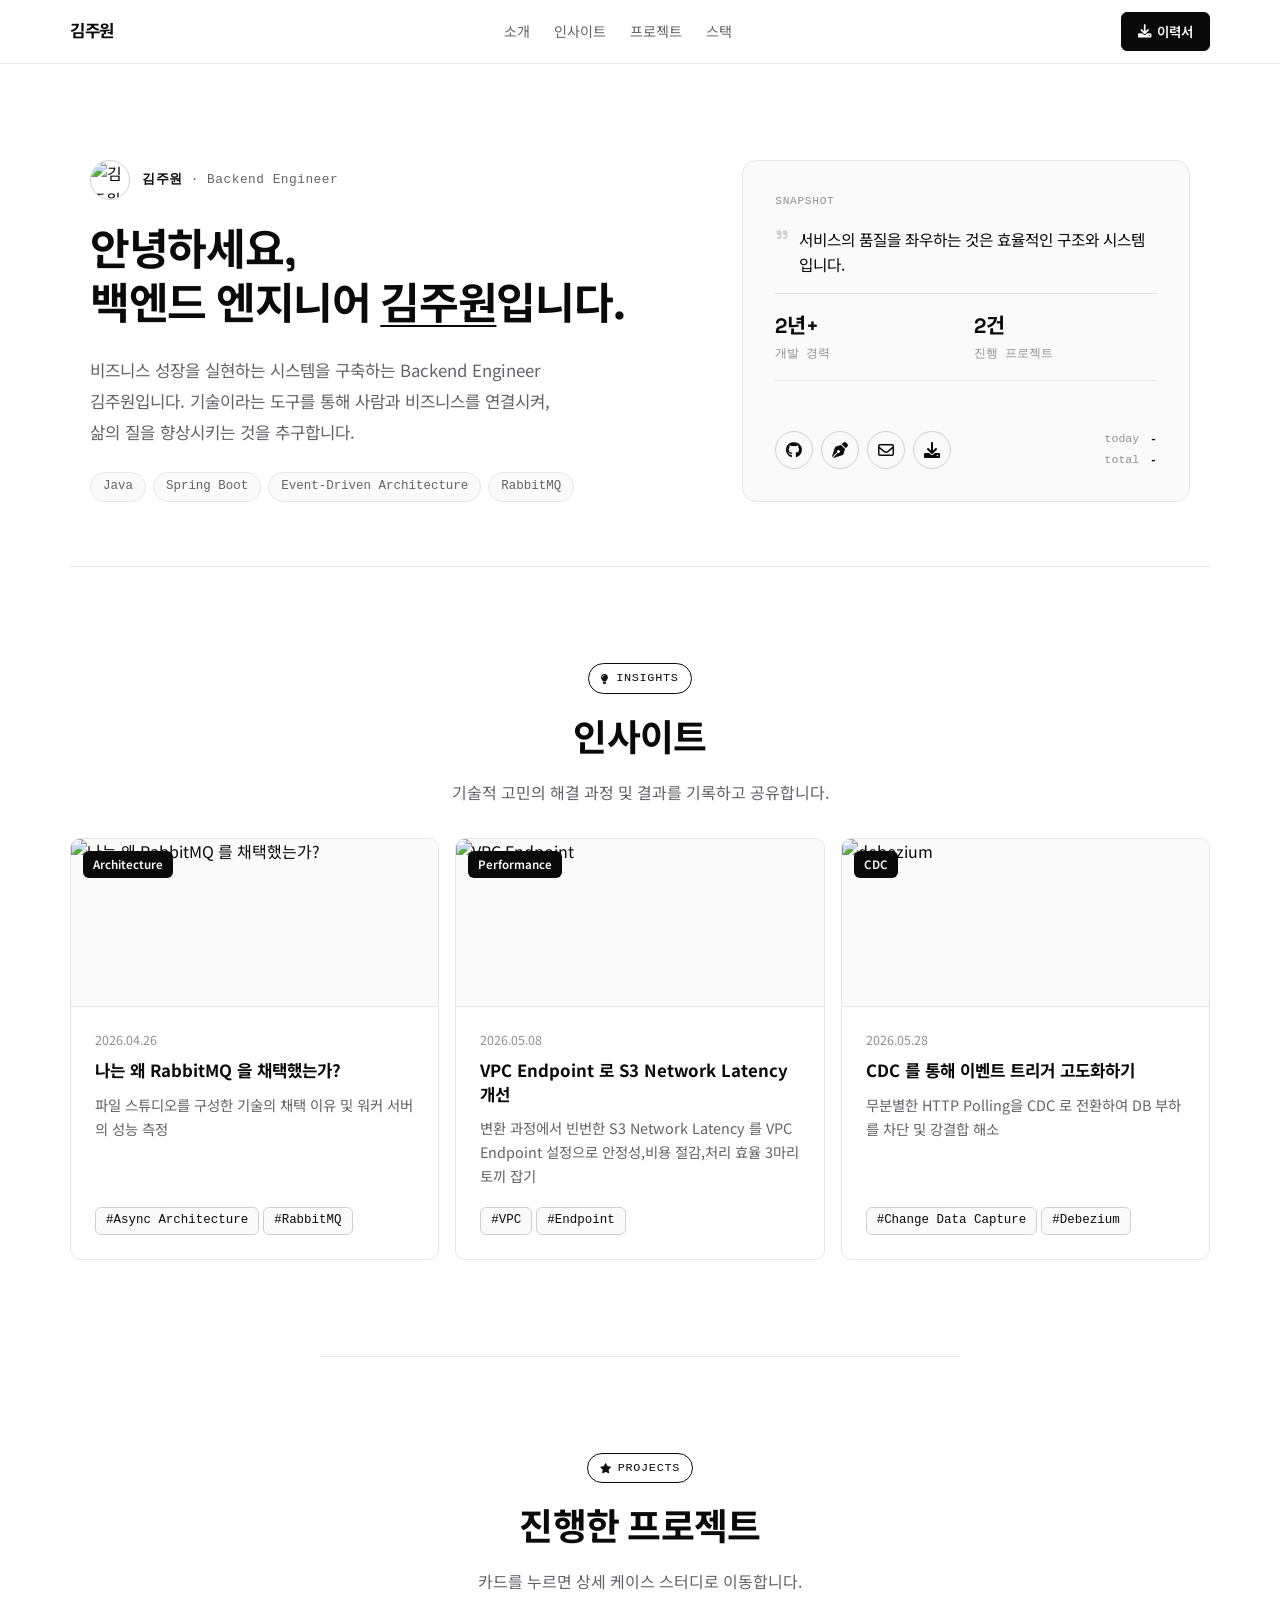
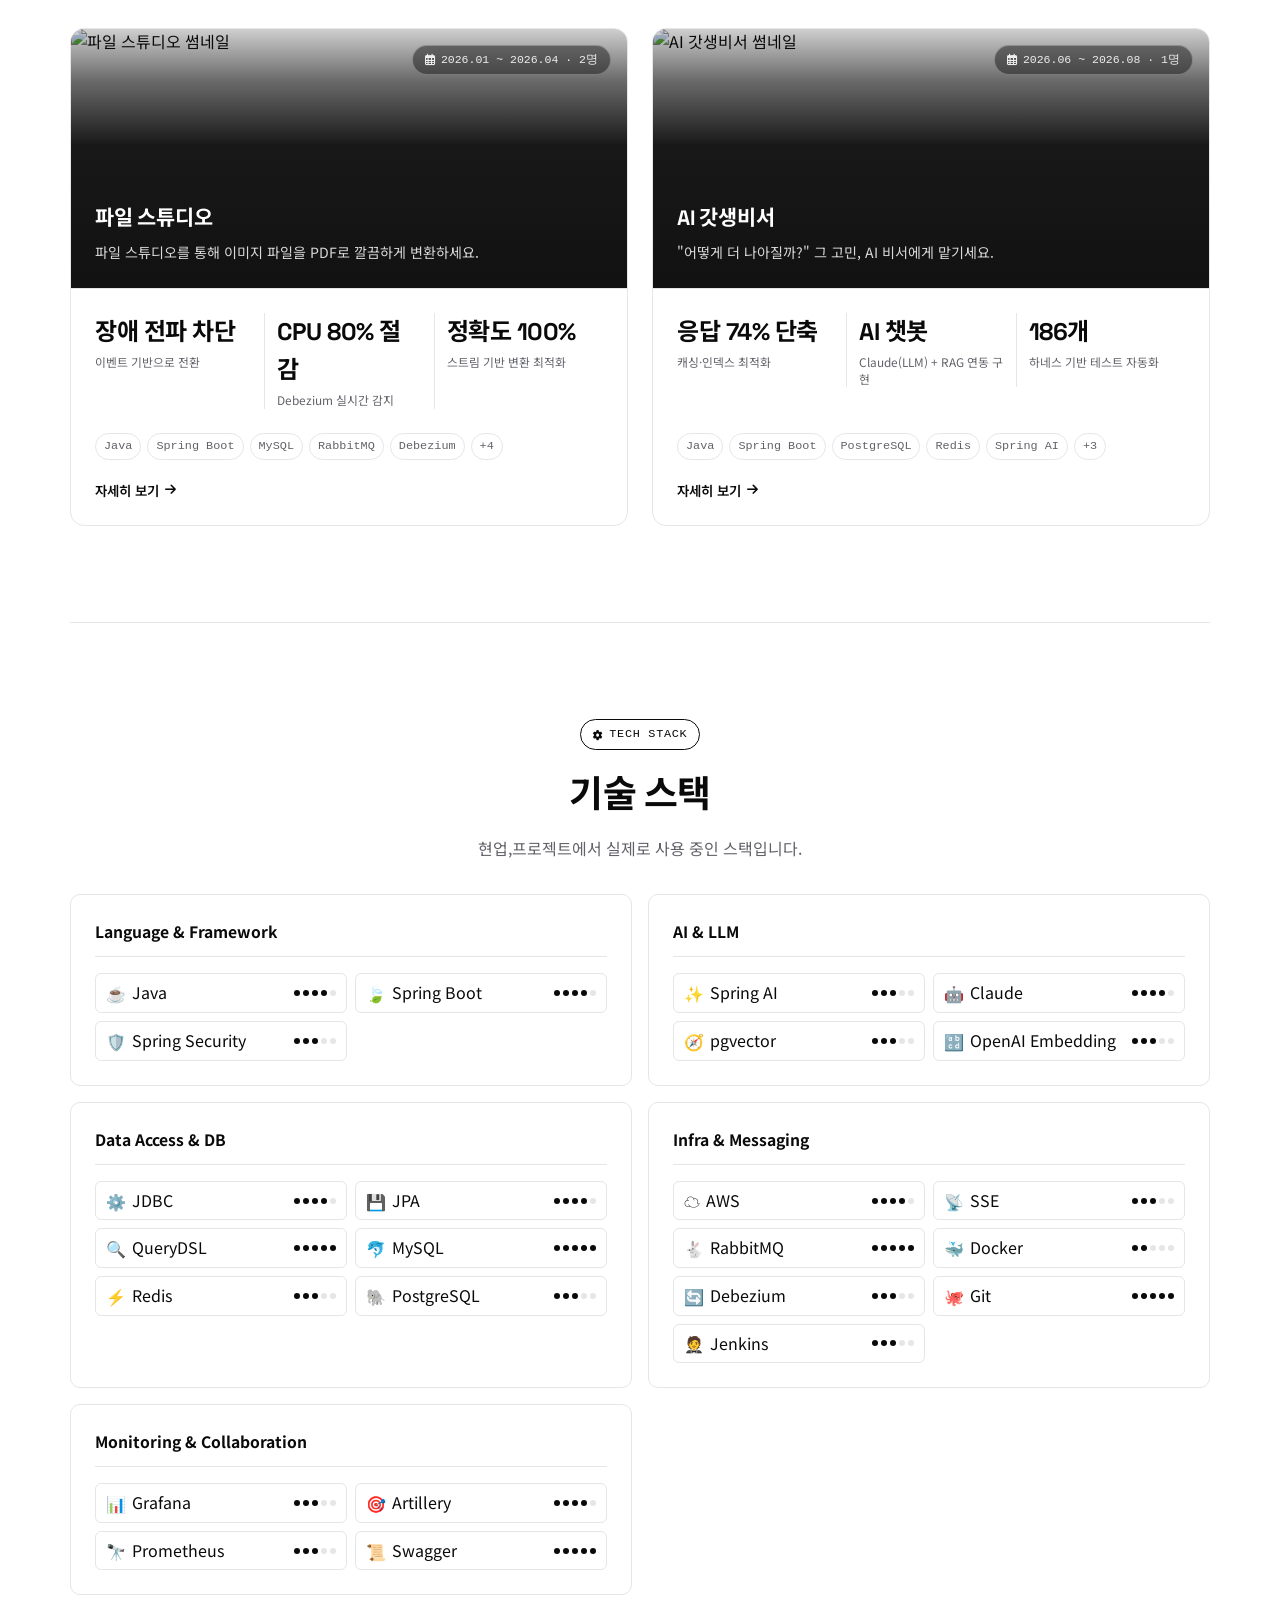
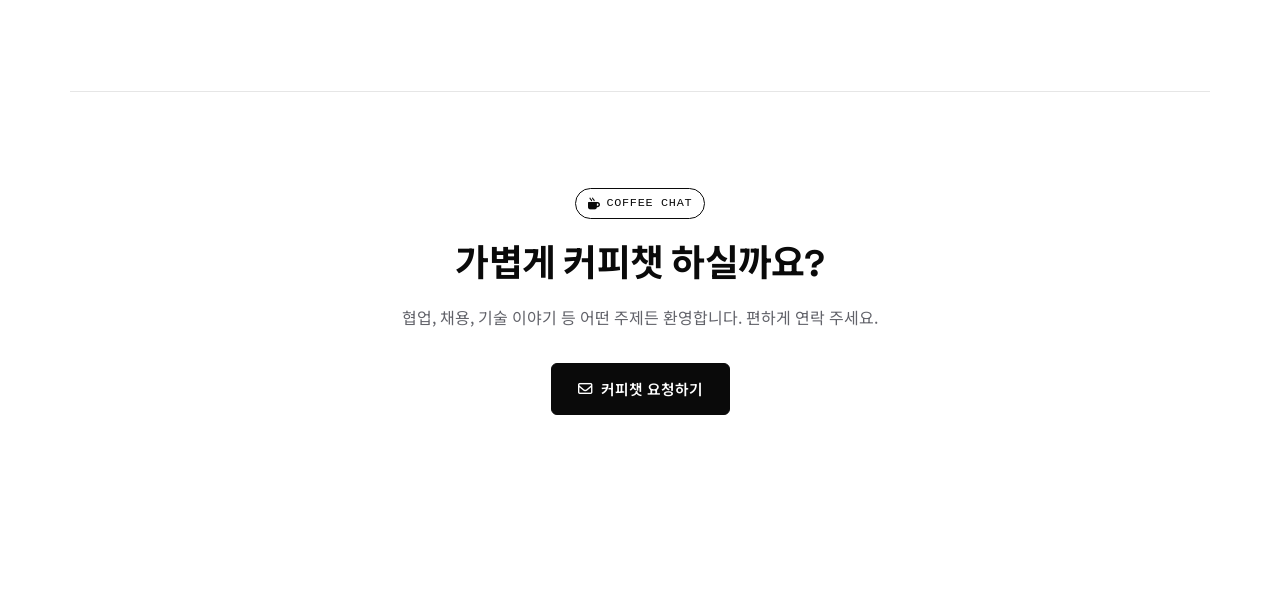
==== src/main/resources/static/index.html @ 6c811aef "chore : AI 갓생비서 프로젝트 기간 종료로 갱신 및 최신 이력서 파일 반영 Co-Authored-By: Claude Sonnet 5 <noreply@anthropic.com" ====
<!DOCTYPE html>
<html lang="ko">
<head>
    <meta charset="UTF-8">
    <meta name="viewport" content="width=device-width, initial-scale=1.0">
    <title>김주원의 포트폴리오</title>
    <meta name="description" content="파일 변환 서비스 아키텍처를 중심으로 정리한 백엔드 개발자 포트폴리오">
    <link rel="preconnect" href="https://fonts.googleapis.com">
    <link rel="preconnect" href="https://fonts.gstatic.com" crossorigin>
    <link href="https://fonts.googleapis.com/css2?family=Space+Grotesk:wght@400;500;700&family=Noto+Sans+KR:wght@400;500;700&display=swap" rel="stylesheet">
    <link rel="stylesheet" href="https://cdnjs.cloudflare.com/ajax/libs/font-awesome/6.0.0/css/all.min.css">
    <link rel="stylesheet" href="css/main.css?v=20260726-11">
</head>
<body class="portfolio-body">

<header class="site-header">
    <div class="header-inner">
        <a class="wordmark scroll-nav-link" href="javascript:void(0)" data-target="intro-hero">김주원</a>
        <nav class="header-nav">
            <a href="javascript:void(0)" class="scroll-nav-link" data-target="intro-hero">소개</a>
            <a href="javascript:void(0)" class="scroll-nav-link" data-target="tech-insights">인사이트</a>
            <a href="javascript:void(0)" class="scroll-nav-link" data-target="project-intro-head">프로젝트</a>
            <a href="javascript:void(0)" class="scroll-nav-link" data-target="tech-stack-section">스택</a>
        </nav>
        <a class="header-cta" href="/download/resume.pdf" download="백엔드_엔지니어_김주원_이력서.pdf"><i class="fas fa-download"></i> <span>이력서</span></a>
    </div>
</header>

<div id="scroll-progress-container">
    <div id="scroll-progress-bar"></div>
</div>

<div class="portfolio-shell brand-page main-portfolio">
    <section class="intro-hero hero reveal">
        <div class="hero-inner">
            <div class="hero-grid">
                <div class="hero-main">
                    <div class="hero-byline">
                        <span class="hero-avatar-sm"><img src="/images/image5.jpeg" alt="김주원"></span>
                        <span class="hero-eyebrow"><strong>김주원</strong> · Backend Engineer</span>
                    </div>

                    <h1 class="hero-title">안녕하세요,<br>백엔드 엔지니어 <span class="hero-name">김주원</span>입니다.</h1>

                    <p class="hero-bio">비즈니스 성장을 실현하는 시스템을 구축하는 Backend Engineer 김주원입니다. 기술이라는 도구를 통해 사람과 비즈니스를 연결시켜, 삶의 질을 향상시키는 것을 추구합니다.</p>

                    <div class="hero-tags">
                        <span>Java</span>
                        <span>Spring Boot</span>
                        <span>Event-Driven Architecture</span>
                        <span>RabbitMQ</span>
                    </div>
                </div>

                <div class="hero-card">
                    <span class="hero-card-label">Snapshot</span>

                    <div class="hero-card-quote">
                        <span class="hero-card-quote-mark">"</span>
                        <p>서비스의 품질을 좌우하는 것은 효율적인 구조와 시스템입니다.</p>
                    </div>

                    <div class="hero-fact-grid">
                        <div class="hero-fact">
                            <strong>2년+</strong>
                            <span>개발 경력</span>
                        </div>
                        <div class="hero-fact">
                            <strong>2건</strong>
                            <span>진행 프로젝트</span>
                        </div>
                    </div>

                    <div class="hero-bottom-row">
                        <div class="hero-links">
                            <a href="https://github.com/goyois" class="hero-link" aria-label="Github" target="_blank" rel="noreferrer"><i class="fab fa-github"></i></a>
                            <a href="https://velog.io/@goyo/posts" class="hero-link" aria-label="Velog" target="_blank" rel="noreferrer"><i class="fas fa-pen-nib"></i></a>
                            <a href="mailto:bau12288@gmail.com" class="hero-link" aria-label="Mail"><i class="far fa-envelope"></i></a>
                            <a href="/download/resume.pdf" download="백엔드_엔지니어_김주원_이력서.pdf" class="hero-link" aria-label="Resume"><i class="fas fa-download"></i></a>
                        </div>

                        <div class="hero-visits">
                            <span>today <strong id="visit-today-count">-</strong></span>
                            <span>total <strong id="visit-total-count">-</strong></span>
                        </div>
                    </div>
                </div>
            </div>
        </div>
    </section>

    <section id="tech-insights" class="section-block section reveal">
        <div class="section-header minimal-header">
            <span class="badge section-pill"><i class="fas fa-lightbulb bulb-icon"></i> Insights</span>
            <h2>인사이트</h2>
            <p class="header-desc">기술적 고민의 해결 과정 및 결과를 기록하고 공유합니다.</p>
        </div>
    
        <div class="insights-grid">
            <!-- Post 01 -->
            <a href="https://velog.io/@goyo/%EB%82%98%EB%8A%94-%EC%99%9C-RabbitMQ-%EC%9D%84-%EC%B1%84%ED%83%9D%ED%96%88%EB%8A%94%EA%B0%80" target="_blank" class="insight-card">
                <div class="insight-thumb">
                    <img src="/images/messageQueue.png" alt="나는 왜 RabbitMQ 를 채택했는가?">
                    <span class="insight-category">Architecture</span>
                </div>
                <div class="insight-body">
                    <span class="insight-date">2026.04.26</span>
                    <h3>나는 왜 RabbitMQ 을 채택했는가?</h3>
                    <p>파일 스튜디오를 구성한 기술의 채택 이유 및 워커 서버의 성능 측정</p>
                    <div class="insight-tags">
                        <span>#Async Architecture</span>
                        <span>#RabbitMQ</span>
                    </div>
                </div>
            </a>
    
            <!-- Post 02 -->
            <a href="https://velog.io/@goyo/S3-%EB%84%A4%ED%8A%B8%EC%9B%8C%ED%81%AC-IO-%EA%B0%9C%EC%84%A0%ED%95%98%EA%B8%B0" target="_blank" class="insight-card">
                <div class="insight-thumb">
                    <img src="/images/vpc.png" alt="VPC Endpoint">
                    <span class="insight-category">Performance</span>
                </div>
                <div class="insight-body">
                    <span class="insight-date">2026.05.08</span>
                    <h3>VPC Endpoint 로 S3 Network Latency 개선</h3>
                    <p>변환 과정에서 빈번한 S3 Network Latency 를 VPC Endpoint 설정으로 안정성,비용 절감,처리 효율 3마리 토끼 잡기</p>
                    <div class="insight-tags">
                        <span>#VPC</span>
                        <span>#Endpoint</span>
                    </div>
                </div>
            </a>
    
            <!-- Post 03 -->
            <a href="https://velog.io/@goyo/CDC-%EB%A5%BC-%EC%A0%81%EC%9A%A9%ED%95%98%EC%97%AC-%EA%B2%AC%EA%B3%A0%ED%95%9C-EDA-%EC%84%A4%EA%B3%84%ED%95%98%EA%B8%B0" target="_blank" class="insight-card">
                <div class="insight-thumb">
                    <img src="/images/debezium.png" alt="debezium">
                    <span class="insight-category">CDC</span>
                </div>
                <div class="insight-body">
                    <span class="insight-date">2026.05.28</span>
                    <h3> CDC 를 통해 이벤트 트리거 고도화하기 </h3>
                    <p>무분별한 HTTP Polling을 CDC 로 전환하여 DB 부하를 차단 및 강결합 해소</p>
                    <div class="insight-tags">
                        <span>#Change Data Capture</span>
                        <span>#Debezium</span>
                    </div>
                </div>
            </a>
        </div>
    </section>

    <div class="project-intro-head minimal-header reveal">
        <span class="pill-label section-pill"><i class="fas fa-star sparkle-icon"></i> Projects</span>
        <h1>진행한 프로젝트</h1>
        <p class="header-desc">카드를 누르면 상세 케이스 스터디로 이동합니다.</p>
    </div>

    <section class="project-grid-section reveal">
        <div class="project-grid">
            <a class="project-card" href="project-file-studio.html">
                <div class="project-card-thumb project-card-thumb--overlay">
                    <img src="/images/img.png" alt="파일 스튜디오 썸네일">
                    <div class="project-card-scrim"></div>
                    <span class="project-card-meta-chip"><i class="far fa-calendar-alt"></i> 2026.01 ~ 2026.04 · 2명</span>
                    <div class="project-card-overlay">
                        <h3>파일 스튜디오</h3>
                        <p>파일 스튜디오를 통해 이미지 파일을 PDF로 깔끔하게 변환하세요.</p>
                    </div>
                </div>
                <div class="project-card-body">
                    <div class="project-card-stats">
                        <div class="stat-tile">
                            <strong>장애 전파 차단</strong>
                            <span>이벤트 기반으로 전환</span>
                        </div>
                        <div class="stat-tile">
                            <strong>CPU 80% 절감</strong>
                            <span>Debezium 실시간 감지</span>
                        </div>
                        <div class="stat-tile">
                            <strong>정확도 100%</strong>
                            <span>스트림 기반 변환 최적화</span>
                        </div>
                    </div>
                    <div class="project-card-tags">
                        <span>Java</span>
                        <span>Spring Boot</span>
                        <span>MySQL</span>
                        <span>RabbitMQ</span>
                        <span>Debezium</span>
                        <span>+4</span>
                    </div>
                    <span class="project-card-cta">자세히 보기 <i class="fas fa-arrow-right"></i></span>
                </div>
            </a>

            <a class="project-card" href="project-schedule-manager.html">
                <div class="project-card-thumb project-card-thumb--overlay">
                    <img src="/images/godsaeng-robot.png" alt="AI 갓생비서 썸네일">
                    <div class="project-card-scrim"></div>
                    <span class="project-card-meta-chip"><i class="far fa-calendar-alt"></i> 2026.06 ~ 2026.08 · 1명</span>
                    <div class="project-card-overlay">
                        <h3>AI 갓생비서</h3>
                        <p>"어떻게 더 나아질까?" 그 고민, AI 비서에게 맡기세요.</p>
                    </div>
                </div>
                <div class="project-card-body">
                    <div class="project-card-stats">
                        <div class="stat-tile">
                            <strong>응답 74% 단축</strong>
                            <span>캐싱·인덱스 최적화</span>
                        </div>
                        <div class="stat-tile">
                            <strong>AI 챗봇</strong>
                            <span>Claude(LLM) + RAG 연동 구현</span>
                        </div>
                        <div class="stat-tile">
                            <strong>186개</strong>
                            <span>하네스 기반 테스트 자동화</span>
                        </div>
                    </div>
                    <div class="project-card-tags">
                        <span>Java</span>
                        <span>Spring Boot</span>
                        <span>PostgreSQL</span>
                        <span>Redis</span>
                        <span>Spring AI</span>
                        <span>+3</span>
                    </div>
                    <span class="project-card-cta">자세히 보기 <i class="fas fa-arrow-right"></i></span>
                </div>
            </a>
        </div>
    </section>



    <section class="tech-stack-section section reveal">
        <div class="section-header minimal-header">
            <span class="badge"><i class="fas fa-gear spin-icon"></i> Tech Stack</span>
            <h2>기술 스택</h2>
            <p class="header-desc">현업,프로젝트에서 실제로 사용 중인 스택입니다.</p>
        </div>

        <div class="tech-category-grid">

            <!-- 1. Backend & Framework (Spring 생태계 집중) -->
            <div class="tech-box box-backend">
                <h3 class="box-title">Language & Framework</h3>
                <div class="badge-group">
                    <div class="tech-badge">
                        <span class="tech-emoji">☕</span>
                        <span class="tech-name">Java</span>
                        <div class="tech-dots">
                            <span class="dot filled"></span>
                            <span class="dot filled"></span>
                            <span class="dot filled"></span>
                            <span class="dot filled"></span>
                            <span class="dot"></span>
                        </div>
                    </div>
                    <div class="tech-badge">
                        <span class="tech-emoji">🍃</span>
                        <span class="tech-name">Spring Boot</span>
                        <div class="tech-dots">
                            <span class="dot filled"></span>
                            <span class="dot filled"></span>
                            <span class="dot filled"></span>
                            <span class="dot filled"></span>
                            <span class="dot"></span>
                        </div>
                    </div>
                    <div class="tech-badge">
                        <span class="tech-emoji">🛡️</span>
                        <span class="tech-name">Spring Security</span>
                        <div class="tech-dots">
                            <span class="dot filled"></span>
                            <span class="dot filled"></span>
                            <span class="dot filled"></span>
                            <span class="dot"></span>
                            <span class="dot"></span>
                        </div>

                    </div>
                </div>
            </div>

            <!-- 2. AI & LLM (AI 갓생비서에서 구성한 LLM 연동/RAG 스택) -->
            <div class="tech-box box-ai">
                <h3 class="box-title">AI & LLM</h3>
                <div class="badge-group">
                    <div class="tech-badge">
                        <span class="tech-emoji">✨</span>
                        <span class="tech-name">Spring AI</span>
                        <div class="tech-dots">
                            <span class="dot filled"></span>
                            <span class="dot filled"></span>
                            <span class="dot filled"></span>
                            <span class="dot"></span>
                            <span class="dot"></span>
                        </div>
                    </div>
                    <div class="tech-badge">
                        <span class="tech-emoji">🤖</span>
                        <span class="tech-name">Claude</span>
                        <div class="tech-dots">
                            <span class="dot filled"></span>
                            <span class="dot filled"></span>
                            <span class="dot filled"></span>
                            <span class="dot filled"></span>
                            <span class="dot"></span>
                        </div>
                    </div>
                    <div class="tech-badge">
                        <span class="tech-emoji">🧭</span>
                        <span class="tech-name">pgvector</span>
                        <div class="tech-dots">
                            <span class="dot filled"></span>
                            <span class="dot filled"></span>
                            <span class="dot filled"></span>
                            <span class="dot"></span>
                            <span class="dot"></span>
                        </div>
                    </div>
                    <div class="tech-badge">
                        <span class="tech-emoji">🔡</span>
                        <span class="tech-name">OpenAI Embedding</span>
                        <div class="tech-dots">
                            <span class="dot filled"></span>
                            <span class="dot filled"></span>
                            <span class="dot filled"></span>
                            <span class="dot"></span>
                            <span class="dot"></span>
                        </div>
                    </div>
                </div>
            </div>

            <!-- 3. Data Access & DB (ORM/쿼리 및 데이터베이스) -->
            <div class="tech-box box-data">
                <h3 class="box-title">Data Access & DB</h3>
                <div class="badge-group">
                    <div class="tech-badge">
                        <span class="tech-emoji">⚙️</span>
                        <span class="tech-name">JDBC</span>
                        <div class="tech-dots"><span class="dot filled"></span>
                            <span class="dot filled"></span>
                            <span class="dot filled"></span>
                            <span class="dot filled"></span>
                            <span class="dot"></span>
                        </div>
                    </div>
                    <div class="tech-badge">
                        <span class="tech-emoji">💾</span>
                        <span class="tech-name">JPA</span>
                        <div class="tech-dots">
                            <span class="dot filled"></span>
                            <span class="dot filled"></span>
                            <span class="dot filled"></span>
                            <span class="dot filled"></span>
                            <span class="dot"></span>
                        </div>
                    </div>
                    <div class="tech-badge">
                        <span class="tech-emoji">🔍</span>
                        <span class="tech-name">QueryDSL</span>
                        <div class="tech-dots">
                            <span class="dot filled"></span>
                            <span class="dot filled"></span>
                            <span class="dot filled"></span>
                            <span class="dot filled"></span>
                            <span class="dot filled"></span>
                        </div>
                    </div>
                    <div class="tech-badge">
                        <span class="tech-emoji">🐬</span>
                        <span class="tech-name">MySQL</span>
                        <div class="tech-dots">
                            <span class="dot filled"></span>
                            <span class="dot filled"></span>
                            <span class="dot filled"></span>
                            <span class="dot filled"></span>
                            <span class="dot filled"></span>
                        </div>
                    </div>
                    <div class="tech-badge">
                        <span class="tech-emoji">⚡</span>
                        <span class="tech-name">Redis</span>
                        <div class="tech-dots">
                            <span class="dot filled"></span>
                            <span class="dot filled"></span>
                            <span class="dot filled"></span>
                            <span class="dot"></span>
                            <span class="dot"></span>
                        </div>
                    </div>
                    <div class="tech-badge">
                        <span class="tech-emoji">🐘</span>
                        <span class="tech-name">PostgreSQL</span>
                        <div class="tech-dots">
                            <span class="dot filled"></span>
                            <span class="dot filled"></span>
                            <span class="dot filled"></span>
                            <span class="dot"></span>
                            <span class="dot"></span>
                        </div>
                    </div>
                </div>
            </div>

            <!-- 4. Infra & Messaging (인프라/데브옵스 및 메시징·이벤트 파이프라인) -->
            <div class="tech-box box-infra">
                <h3 class="box-title">Infra & Messaging</h3>
                <div class="badge-group">
                    <div class="tech-badge">
                        <span class="tech-emoji">☁️</span>
                        <span class="tech-name">AWS</span>
                        <div class="tech-dots">
                            <span class="dot filled"></span>
                            <span class="dot filled"></span>
                            <span class="dot filled"></span>
                            <span class="dot filled"></span>
                            <span class="dot"></span>
                        </div>
                    </div>
                    <div class="tech-badge">
                        <span class="tech-emoji">📡</span>
                        <span class="tech-name">SSE</span>
                        <div class="tech-dots">
                            <span class="dot filled"></span>
                            <span class="dot filled"></span>
                            <span class="dot filled"></span>
                            <span class="dot"></span>
                            <span class="dot"></span>
                        </div>
                    </div>
                    <div class="tech-badge">
                        <span class="tech-emoji">🐇</span>
                        <span class="tech-name">RabbitMQ</span>
                        <div class="tech-dots">
                            <span class="dot filled"></span>
                            <span class="dot filled"></span>
                            <span class="dot filled"></span>
                            <span class="dot filled"></span>
                            <span class="dot filled"></span>
                        </div>
                    </div>
                    <div class="tech-badge">
                        <span class="tech-emoji">🐳</span>
                        <span class="tech-name">Docker</span>
                        <div class="tech-dots">
                            <span class="dot filled"></span>
                            <span class="dot filled"></span>
                            <span class="dot"></span>
                            <span class="dot"></span>
                            <span class="dot"></span>
                        </div>
                    </div>
                    <div class="tech-badge">
                        <span class="tech-emoji">🔄</span>
                        <span class="tech-name">Debezium </span>
                        <div class="tech-dots">
                            <span class="dot filled"></span>
                            <span class="dot filled"></span>
                            <span class="dot filled"></span>
                            <span class="dot"></span>
                            <span class="dot"></span>
                        </div>
                    </div>
                    <div class="tech-badge">
                        <span class="tech-emoji">🐙</span>
                        <span class="tech-name">Git </span>
                        <div class="tech-dots">
                            <span class="dot filled"></span>
                            <span class="dot filled"></span>
                            <span class="dot filled"></span>
                            <span class="dot filled"></span>
                            <span class="dot filled"></span>
                        </div>
                    </div>
                    <div class="tech-badge">
                        <span class="tech-emoji">🤵</span>
                        <span class="tech-name">Jenkins </span>
                        <div class="tech-dots">
                            <span class="dot filled"></span>
                            <span class="dot filled"></span>
                            <span class="dot filled"></span>
                            <span class="dot"></span>
                            <span class="dot"></span>
                        </div>
                    </div>
                </div>
            </div>

            <!-- 5. Monitoring & Collaboration (모니터링·성능테스트 및 협업 도구) -->
            <div class="tech-box box-tools">
                <h3 class="box-title">Monitoring & Collaboration</h3>
                <div class="badge-group">
                    <div class="tech-badge">
                        <span class="tech-emoji">📊</span>
                        <span class="tech-name">Grafana</span>
                        <div class="tech-dots">
                            <span class="dot filled"></span>
                            <span class="dot filled"></span>
                            <span class="dot filled"></span>
                            <span class="dot"></span>
                            <span class="dot"></span>
                        </div>
                    </div>
                    <div class="tech-badge">
                        <span class="tech-emoji">🎯</span>
                        <span class="tech-name">Artillery</span>
                        <div class="tech-dots">
                            <span class="dot filled"></span>
                            <span class="dot filled"></span>
                            <span class="dot filled"></span>
                            <span class="dot filled"></span>
                            <span class="dot"></span>
                        </div>
                    </div>
                    <div class="tech-badge">
                        <span class="tech-emoji">🔭</span>
                        <span class="tech-name">Prometheus</span>
                        <div class="tech-dots">
                            <span class="dot filled"></span>
                            <span class="dot filled"></span>
                            <span class="dot filled"></span>
                            <span class="dot"></span>
                            <span class="dot"></span>
                        </div>
                    </div>
                    <div class="tech-badge">
                        <span class="tech-emoji">📜</span>
                        <span class="tech-name">Swagger</span>
                        <div class="tech-dots">
                            <span class="dot filled"></span>
                            <span class="dot filled"></span>
                            <span class="dot filled"></span>
                            <span class="dot filled"></span>
                            <span class="dot filled"></span>
                        </div>
                    </div>
                </div>
            </div>
        </div>
    </section>

    <section id="coffee-chat" class="coffee-chat-section section reveal">
        <div class="coffee-chat-inner">
            <span class="badge section-pill"><i class="fas fa-mug-hot"></i> Coffee Chat</span>
            <h2>가볍게 커피챗 하실까요?</h2>
            <p class="header-desc">협업, 채용, 기술 이야기 등 어떤 주제든 환영합니다. 편하게 연락 주세요.</p>
            <a href="mailto:bau12288@gmail.com" class="coffee-chat-cta"><i class="far fa-envelope"></i> <span>커피챗 요청하기</span></a>
        </div>
    </section>
</div>













<script src="js/scroll-indicator.js"></script>
<script src="js/script.js"></script>
<script src="js/visit-counter.js"></script>

</body>
</html>
---- src/main/resources/static/css/main.css ----
/* ==========================================================================
   main.css — 김주원 포트폴리오, 미니멀 개발자 포트폴리오 디자인 시스템
   토큰 → 베이스 → 레이아웃 → 컴포넌트 순으로 구성된 단일 스타일시트.
   흑/백/회색만 사용하고 색상 액센트는 두지 않는다. 위계는 두께·크기·
   테두리·간격으로 만든다.
   ========================================================================== */

:root {
    --ink: #0a0a0a;
    --paper: #ffffff;
    --surface: #ffffff;
    --surface-subtle: #fafafa;
    --border: #e6e6e6;
    --border-strong: #d0d0d0;
    --muted: #62636a;
    --muted-2: #8f8f95;

    --radius-lg: 14px;
    --radius: 10px;
    --radius-sm: 6px;

    --container-prose: 860px;
    --container-wide: 1140px;

    --space-1: 4px;
    --space-2: 8px;
    --space-3: 12px;
    --space-4: 16px;
    --space-5: 24px;
    --space-6: 32px;
    --space-7: 48px;
    --space-8: 64px;
    --space-9: 96px;
    --space-10: 140px;

    --font-display: "Space Grotesk", -apple-system, BlinkMacSystemFont, "Apple SD Gothic Neo",
        "Noto Sans KR", sans-serif;
    --font-body: -apple-system, BlinkMacSystemFont, "Apple SD Gothic Neo", "Segoe UI",
        "Noto Sans KR", "Malgun Gothic", Helvetica, Arial, sans-serif;
    --font-mono: ui-monospace, SFMono-Regular, "SF Mono", Consolas, "Liberation Mono", Menlo, monospace;

    --header-h: 64px;
}

/* ---------- 리셋 / 베이스 ---------- */
* {
    box-sizing: border-box;
}

html {
    scroll-behavior: smooth;
}

body {
    margin: 0;
    min-height: 100vh;
    overflow-x: hidden;
    padding-top: var(--header-h);
    background: var(--paper);
    color: var(--ink);
    font-family: var(--font-body);
    -webkit-font-smoothing: antialiased;
    line-height: 1.6;
}

a {
    color: inherit;
    text-decoration: none;
}

img {
    max-width: 100%;
    display: block;
}

ul {
    margin: 0;
    padding: 0;
    list-style: none;
}

.reveal {
    opacity: 0;
    transform: translateY(10px);
    transition: opacity 560ms ease, transform 560ms ease;
}

.reveal.is-visible {
    opacity: 1;
    transform: translateY(0);
}

@media (prefers-reduced-motion: reduce) {
    .reveal {
        opacity: 1;
        transform: none;
        transition: none;
    }
}

/* ---------- 레이아웃 유틸 ---------- */
.container {
    width: min(calc(100% - 40px), var(--container-prose));
    margin: 0 auto;
}

.container-wide {
    width: min(calc(100% - 40px), var(--container-wide));
    margin: 0 auto;
}

/* index.html의 최상위 래퍼: 자체 max-width가 없는 자식(아코디언 리스트 등)의
   안전망 역할. hero/project/tech-stack 등은 각자 더 안쪽에서 다시 폭을
   맞추므로 이중으로 중앙정렬돼도 문제 없다. */
.portfolio-shell {
    width: min(calc(100% - 40px), var(--container-wide));
    margin: 0 auto;
    padding: 0 0 var(--space-9);
}

.section {
    padding: var(--space-9) 0;
    border-top: 1px solid var(--border);
}

.section:first-of-type {
    border-top: none;
}

@media (max-width: 720px) {
    .section {
        padding: var(--space-7) 0;
    }
}

/* 공통 섹션 헤더 (project-intro-head / section-header.minimal-header) */
.project-intro-head,
.minimal-header {
    text-align: center;
    margin: 0 auto var(--space-6);
    max-width: 640px;
}

/* project-intro-head는 별도 <section> 래퍼 없이 히어로 바로 다음에 오므로
   여기서 직접 섹션 구분선/여백을 만든다 */
.project-intro-head {
    padding-top: var(--space-9);
    border-top: 1px solid var(--border);
}

@media (max-width: 720px) {
    .project-intro-head {
        padding-top: var(--space-7);
    }
}

.pill-label,
.badge {
    display: inline-flex;
    align-items: center;
    gap: 6px;
    padding: 5px 12px;
    border: 1px solid var(--ink);
    border-radius: 999px;
    background: var(--paper);
    color: var(--ink);
    font-family: var(--font-mono);
    font-size: 0.74rem;
    letter-spacing: 0.06em;
    text-transform: uppercase;
    font-weight: 500;
    box-shadow: none !important;
}

.sparkle-icon {
    display: inline-block;
    color: var(--ink);
    font-size: 0.85em;
    animation: sparkle-twinkle 1.8s ease-in-out infinite;
}

@keyframes sparkle-twinkle {
    0%, 100% {
        transform: scale(0.8) rotate(-10deg);
        opacity: 0.6;
    }
    50% {
        transform: scale(1.2) rotate(10deg);
        opacity: 1;
    }
}

.spin-icon {
    display: inline-block;
    color: var(--ink);
    font-size: 0.85em;
    animation: spin-slow 3s linear infinite;
}

@keyframes spin-slow {
    from {
        transform: rotate(0deg);
    }
    to {
        transform: rotate(360deg);
    }
}

.bulb-icon {
    display: inline-block;
    color: var(--ink);
    font-size: 0.85em;
    animation: bulb-flicker 1.6s ease-in-out infinite;
}

@keyframes bulb-flicker {
    0%, 100% {
        transform: scale(1);
        opacity: 0.65;
    }
    50% {
        transform: scale(1.15);
        opacity: 1;
    }
}

@media (prefers-reduced-motion: reduce) {
    .sparkle-icon,
    .spin-icon,
    .bulb-icon {
        animation: none;
    }
}

.section-intro {
    text-align: left;
    margin-bottom: var(--space-5);
}

.project-intro-head h1,
.minimal-header h2 {
    margin: 16px 0 10px;
    font-family: var(--font-display);
    font-weight: 700;
    font-size: clamp(1.7rem, 3.4vw, 2.3rem);
    letter-spacing: -0.02em;
    color: var(--ink);
}

.project-intro-head p,
.minimal-header .header-desc {
    margin: 0;
    color: var(--muted);
    font-size: 1rem;
    line-height: 1.7;
}

/* 태그/키워드 = 모노스페이스 아웃라인 칩 (전 섹션 공통) */
.showcase-keywords span,
.scan-results span,
.insight-tags span,
.mts-tags span,
.keyword-row span,
.tag-row span {
    display: inline-flex;
    align-items: center;
    padding: 3px 10px;
    border: 1px solid var(--border-strong);
    border-radius: var(--radius-sm);
    background: var(--surface-subtle);
    color: var(--ink);
    font-family: var(--font-mono);
    font-size: 0.78rem;
    font-weight: 500;
}

.tag-impact {
    display: inline-flex;
    align-items: center;
    padding: 6px 14px;
    border: none;
    border-radius: 999px;
    background: var(--ink);
    color: var(--paper);
    font-size: 0.86rem;
    font-weight: 500;
    font-family: inherit;
    cursor: pointer;
    transition: opacity 160ms ease;
}

.tag-impact:hover,
.tag-impact:focus-visible {
    opacity: 0.78;
}

/* ==========================================================================
   1. 상단 고정 헤더
   ========================================================================== */
.site-header {
    position: fixed;
    top: 0;
    left: 0;
    right: 0;
    height: var(--header-h);
    z-index: 500;
    background: rgba(255, 255, 255, 0.86);
    backdrop-filter: blur(10px) saturate(140%);
    -webkit-backdrop-filter: blur(10px) saturate(140%);
    border-bottom: 1px solid var(--border);
}

.header-inner {
    width: min(calc(100% - 40px), var(--container-wide));
    margin: 0 auto;
    height: 100%;
    display: flex;
    align-items: center;
    justify-content: space-between;
    gap: var(--space-5);
}

.wordmark {
    flex-shrink: 0;
    font-family: var(--font-display);
    font-weight: 700;
    font-size: 1.05rem;
    letter-spacing: -0.02em;
}

.header-nav {
    display: flex;
    align-items: center;
    gap: var(--space-5);
    overflow-x: auto;
    scrollbar-width: none;
    flex: 1;
    min-width: 0;
    justify-content: center;
}

.header-nav::-webkit-scrollbar {
    display: none;
}

.header-nav a {
    font-size: 0.88rem;
    color: var(--muted);
    white-space: nowrap;
    transition: color 160ms ease;
}

.back-nav-link {
    display: inline-flex;
    align-items: center;
    gap: 6px;
}

.header-nav a:hover,
.header-nav a.active {
    color: var(--ink);
}

.header-cta {
    display: inline-flex;
    align-items: center;
    gap: 6px;
    padding: 8px 16px;
    border: 1px solid var(--ink);
    border-radius: var(--radius-sm);
    background: var(--ink);
    color: var(--paper);
    font-size: 0.84rem;
    font-weight: 600;
    white-space: nowrap;
    flex-shrink: 0;
    transition: opacity 160ms ease;
}

.header-cta:hover {
    opacity: 0.78;
}

@media (max-width: 720px) {
    .header-inner {
        gap: var(--space-3);
    }

    .header-nav {
        justify-content: flex-start;
        gap: var(--space-4);
        -webkit-mask-image: linear-gradient(90deg, #000 calc(100% - 16px), transparent);
        mask-image: linear-gradient(90deg, #000 calc(100% - 16px), transparent);
    }

    .wordmark {
        font-size: 0.95rem;
    }

    /* 이력서 버튼은 히어로/푸터에도 있으니 좁은 화면에서는 내비 공간을 우선한다 */
    .header-cta {
        display: none;
    }
}

/* ---------- 스크롤 진행바 ---------- */
#scroll-progress-container {
    position: fixed;
    top: var(--header-h);
    left: 0;
    width: 100%;
    height: 2px;
    background: transparent;
    z-index: 499;
    pointer-events: none;
}

#scroll-progress-bar {
    width: 0%;
    height: 100%;
    background: var(--ink);
    transition: width 120ms linear;
}

/* ==========================================================================
   2. 히어로 — 마케팅 배너형 2단 그리드 대신, 저자 프로필/바이라인 구조.
   작은 원형 아바타 + eyebrow → 큰 헤드라인 → 바이오 → 구분선 → 인용구/
   경력/링크를 한 줄로 배치하는 단일 컬럼 구성.
   ========================================================================== */
.hero {
    padding: var(--space-9) 0 var(--space-8);
    border-top: none;
}

.hero-inner {
    width: min(calc(100% - 40px), var(--container-wide));
    margin: 0 auto;
}

.hero-byline {
    display: flex;
    align-items: center;
    gap: 12px;
    margin-bottom: var(--space-5);
}

.hero-avatar-sm {
    width: 40px;
    height: 40px;
    border-radius: 999px;
    overflow: hidden;
    border: 1px solid var(--border-strong);
    flex-shrink: 0;
}

.hero-avatar-sm img {
    width: 100%;
    height: 100%;
    object-fit: cover;
}

.hero-eyebrow {
    font-family: var(--font-mono);
    font-size: 0.8rem;
    letter-spacing: 0.04em;
    color: var(--muted);
}

.hero-eyebrow strong {
    color: var(--ink);
    font-weight: 600;
}

.hero-title {
    margin: 0 0 var(--space-5);
    font-family: var(--font-display);
    font-weight: 700;
    font-size: clamp(2rem, 3.4vw, 2.7rem);
    line-height: 1.24;
    letter-spacing: -0.03em;
    color: var(--ink);
}

.hero-name {
    text-decoration: underline;
    text-decoration-thickness: 2px;
    text-underline-offset: 6px;
}

.hero-bio {
    margin: 0 0 var(--space-5);
    color: var(--muted);
    font-size: 1.05rem;
    line-height: 1.85;
    max-width: 52ch;
}

.hero-grid {
    display: grid;
    grid-template-columns: 1.35fr 1fr;
    gap: var(--space-7);
    align-items: stretch;
}

.hero-tags {
    display: flex;
    flex-wrap: wrap;
    gap: 7px;
}

.hero-tags span {
    font-family: var(--font-mono);
    font-size: 0.78rem;
    color: var(--muted);
    border: 1px solid var(--border);
    border-radius: 999px;
    padding: 4px 12px;
    background: var(--surface-subtle);
}

.hero-card {
    display: flex;
    flex-direction: column;
    padding: var(--space-6);
    border: 1px solid var(--border);
    border-radius: var(--radius-lg);
    background: var(--surface-subtle);
}

.hero-card-label {
    margin-bottom: var(--space-4);
    font-family: var(--font-mono);
    font-size: 0.7rem;
    letter-spacing: 0.06em;
    text-transform: uppercase;
    color: var(--muted-2);
}

.hero-card-quote {
    display: flex;
    gap: 10px;
    padding-bottom: var(--space-4);
    margin-bottom: var(--space-4);
    border-bottom: 1px solid var(--border);
}

.hero-card-quote-mark {
    font-family: var(--font-display);
    font-size: 1.7rem;
    font-weight: 700;
    line-height: 1;
    color: var(--border-strong);
}

.hero-card-quote p {
    margin: 0;
    font-size: 0.98rem;
    line-height: 1.6;
    color: var(--ink);
}

.hero-fact-grid {
    display: grid;
    grid-template-columns: 1fr 1fr;
    gap: var(--space-4);
    padding-bottom: var(--space-4);
    margin-bottom: var(--space-4);
    border-bottom: 1px solid var(--border);
}

.hero-fact strong {
    display: block;
    font-family: var(--font-display);
    font-size: 1.3rem;
    font-weight: 700;
}

.hero-fact span {
    display: block;
    margin-top: 2px;
    font-family: var(--font-mono);
    font-size: 0.72rem;
    color: var(--muted-2);
}

.hero-bottom-row {
    display: flex;
    align-items: center;
    justify-content: space-between;
    gap: var(--space-3);
    margin-top: auto;
}

.hero-links {
    display: flex;
    gap: var(--space-2);
}

.hero-visits {
    display: flex;
    flex-direction: column;
    align-items: flex-end;
    gap: 2px;
    font-family: var(--font-mono);
    font-size: 0.72rem;
    color: var(--muted-2);
    white-space: nowrap;
}

.hero-visits strong {
    margin-left: 4px;
    color: var(--ink);
    font-weight: 700;
}

.hero-link {
    display: inline-flex;
    align-items: center;
    justify-content: center;
    width: 38px;
    height: 38px;
    border: 1px solid var(--border-strong);
    border-radius: 999px;
    color: var(--ink);
    transition: background 160ms ease, color 160ms ease, border-color 160ms ease;
}

.hero-link:hover {
    background: var(--ink);
    color: var(--paper);
    border-color: var(--ink);
}

@media (max-width: 900px) {
    .hero-grid {
        grid-template-columns: 1fr;
    }

    .hero-card {
        margin-top: var(--space-2);
    }
}

@media (max-width: 420px) {
    .hero-bottom-row {
        flex-wrap: wrap;
        row-gap: var(--space-3);
    }

    .hero-visits {
        align-items: flex-start;
        width: 100%;
    }
}

/* ==========================================================================
   3. 프로젝트 카드
   ========================================================================== */
.project-integration {
    max-width: var(--container-wide);
    margin: 0 auto var(--space-9);
    padding: 0;
    background: transparent;
    border: none;
    box-shadow: none;
}

.project-showcase {
    display: flex;
    flex-direction: column;
    gap: var(--space-6);
}

.showcase-intro {
    display: flex;
    flex-direction: column;
    gap: var(--space-3);
}

.showcase-intro p {
    margin: 0;
    font-size: 0.96rem;
    line-height: 1.75;
    color: var(--muted);
}

.showcase-intro-link {
    display: inline-flex;
    align-items: center;
    gap: 6px;
    align-self: flex-start;
    margin-top: var(--space-2);
    padding: 8px 14px;
    border: 1px solid var(--border-strong);
    border-radius: var(--radius-sm);
    font-size: 0.82rem;
    font-weight: 600;
    color: var(--ink);
    background: var(--paper);
    transition: border-color 160ms ease, opacity 160ms ease;
}

.showcase-intro-link:hover {
    border-color: var(--ink);
    opacity: 0.8;
}

.showcase-meta {
    display: flex;
    flex-direction: column;
}

.showcase-date-row {
    display: flex;
    gap: var(--space-4);
    font-family: var(--font-mono);
    font-size: 0.82rem;
    color: var(--muted);
    margin-bottom: var(--space-4);
}

.impact-header-title {
    display: flex;
    align-items: center;
    gap: 8px;
    font-size: 0.92rem;
    font-weight: 700;
    color: var(--ink);
    margin-bottom: var(--space-3);
}

.impact-header-title i {
    color: var(--ink);
}

.impact-list {
    display: flex;
    flex-wrap: wrap;
    gap: 8px;
    margin-bottom: var(--space-5);
}

.showcase-keywords {
    display: flex;
    flex-wrap: wrap;
    gap: 8px;
    padding-top: var(--space-4);
    border-top: 1px solid var(--border);
}

/* ==========================================================================
   3-1. 프로젝트 개요 그리드 (여러 프로젝트 카드) / 상세 탭 전환
   ========================================================================== */
.project-grid-section {
    max-width: var(--container-wide);
    margin: 0 auto var(--space-9);
}

.project-grid {
    display: grid;
    grid-template-columns: repeat(2, 1fr);
    gap: var(--space-5);
}

@media (max-width: 780px) {
    .project-grid {
        grid-template-columns: 1fr;
    }
}

.project-card {
    display: flex;
    flex-direction: column;
    border: 1px solid var(--border);
    border-radius: var(--radius-lg);
    overflow: hidden;
    background: var(--surface);
    transition: border-color 180ms ease, transform 180ms ease;
}

.project-card:hover {
    border-color: var(--border-strong);
    transform: translateY(-2px);
}

.project-card-thumb {
    height: 190px;
    overflow: hidden;
    background: var(--surface-subtle);
    border-bottom: 1px solid var(--border);
}

.project-card-thumb img {
    width: 100%;
    height: 100%;
    object-fit: cover;
    transition: transform 300ms ease;
}

.project-card:hover .project-card-thumb img {
    transform: scale(1.06);
}

.project-card-thumb--empty {
    display: flex;
    align-items: center;
    justify-content: center;
    color: var(--muted-2);
    font-size: 1.4rem;
}

/* 썸네일 위에 타이틀/설명을 오버레이하는 카드 변형 */
.project-card-thumb--overlay {
    position: relative;
    height: 260px;
    display: flex;
    align-items: flex-end;
}

.project-card-thumb--overlay img {
    position: absolute;
    inset: 0;
    object-position: top center;
}

.project-card-scrim {
    position: absolute;
    inset: 0;
    background: linear-gradient(to top, rgba(10, 10, 10, 0.97) 0%, rgba(10, 10, 10, 0.94) 55%, rgba(10, 10, 10, 0.6) 80%, rgba(10, 10, 10, 0.18) 100%);
    pointer-events: none;
}

.project-card-meta-chip {
    position: absolute;
    top: var(--space-4);
    right: var(--space-4);
    z-index: 2;
    display: inline-flex;
    align-items: center;
    gap: 6px;
    padding: 5px 12px;
    border-radius: 999px;
    background: rgba(10, 10, 10, 0.45);
    border: 1px solid rgba(255, 255, 255, 0.28);
    backdrop-filter: blur(6px);
    -webkit-backdrop-filter: blur(6px);
    color: rgba(255, 255, 255, 0.9);
    font-family: var(--font-mono);
    font-size: 0.72rem;
    white-space: nowrap;
}

.project-card-overlay {
    position: relative;
    z-index: 1;
    padding: var(--space-5);
    display: flex;
    flex-direction: column;
    gap: 6px;
}

.project-card-overlay h3 {
    margin: 0;
    font-family: var(--font-display);
    font-weight: 700;
    font-size: 1.3rem;
    letter-spacing: -0.01em;
    color: #fff;
}

.project-card-overlay p {
    margin: 0;
    font-size: 0.88rem;
    line-height: 1.55;
    color: rgba(255, 255, 255, 0.84);
}

.project-card-body {
    padding: var(--space-5);
    display: flex;
    flex-direction: column;
    gap: var(--space-3);
    flex: 1;
}

.project-card-date {
    font-family: var(--font-mono);
    font-size: 0.78rem;
    color: var(--muted);
}

.project-card-body h3 {
    margin: 0;
    font-size: 1.15rem;
    font-family: var(--font-display);
}

.project-card-body p {
    margin: 0;
    font-size: 0.9rem;
    color: var(--muted);
    line-height: 1.5;
}

.project-card-stats {
    display: flex;
    flex-wrap: wrap;
    row-gap: var(--space-3);
}

.project-card-stats .stat-tile {
    flex: 1 1 30%;
    min-width: 110px;
    display: flex;
    flex-direction: column;
    gap: 3px;
    padding: 0 var(--space-3);
}

.project-card-stats .stat-tile:first-child {
    padding-left: 0;
}

.project-card-stats .stat-tile + .stat-tile {
    border-left: 1px solid var(--border);
}

.project-card-stats .stat-tile strong {
    font-family: var(--font-display);
    font-size: 1.5rem;
    font-weight: 700;
    letter-spacing: -0.02em;
    color: var(--ink);
}

.project-card-stats .stat-tile span {
    font-size: 0.74rem;
    line-height: 1.4;
    color: var(--muted);
}

.project-card-tags {
    display: flex;
    flex-wrap: wrap;
    gap: 6px;
    margin-top: auto;
    padding-top: var(--space-3);
}

.project-card-tags span {
    font-size: 0.74rem;
    font-family: var(--font-mono);
    padding: 3px 8px;
    border: 1px solid var(--border);
    border-radius: 999px;
    color: var(--muted);
}

.project-card-cta {
    display: inline-flex;
    align-items: center;
    gap: 6px;
    font-size: 0.84rem;
    font-weight: 600;
    color: var(--ink);
    margin-top: var(--space-2);
    cursor: pointer;
    background: none;
    border: none;
    padding: 0;
    font-family: inherit;
}

.project-card-cta i {
    font-size: 0.78rem;
    transition: transform 160ms ease;
}

.project-card-cta:hover i {
    transform: translateX(3px);
}

.placeholder-note {
    font-size: 0.78rem;
    color: var(--muted-2);
    font-family: var(--font-mono);
    padding: var(--space-6);
    text-align: center;
    border: 1px dashed var(--border-strong);
    border-radius: var(--radius);
}

/* ==========================================================================
   4. My Contributions — 아코디언 / STAR 카드
   ========================================================================== */
.featured-list {
    display: flex;
    flex-direction: column;
    gap: var(--space-3);
}

.accordion-item {
    border: 1px solid var(--border);
    border-radius: var(--radius);
    background: var(--surface);
    overflow: hidden;
}

.accordion-item.active {
    border-color: var(--ink);
}

.accordion-header {
    width: 100%;
    display: grid;
    grid-template-columns: 1.5fr 1fr 20px;
    align-items: center;
    gap: var(--space-5);
    padding: var(--space-5);
    background: none;
    border: none;
    cursor: pointer;
    text-align: left;
    color: inherit;
    font: inherit;
}

.accordion-header:hover {
    background: var(--surface-subtle);
}

.header-main {
    display: flex;
    flex-direction: column;
    gap: 6px;
}

.header-main h3 {
    margin: 0;
    font-size: 1.08rem;
    font-weight: 700;
    color: var(--ink);
}

.header-main p {
    margin: 0;
    font-size: 0.9rem;
    color: var(--muted);
}

.card-index {
    display: none;
}

.scan-results {
    display: flex;
    gap: 8px;
    flex-wrap: wrap;
    justify-content: flex-start;
}

.arrow-icon {
    font-size: 1rem;
    color: var(--muted-2);
    transition: transform 220ms ease;
    justify-self: end;
}

.accordion-item.active .arrow-icon {
    transform: rotate(180deg);
    color: var(--ink);
}

.accordion-content {
    max-height: 0;
    overflow: hidden;
    transition: max-height 480ms cubic-bezier(0.4, 0, 0.2, 1);
    background: var(--surface-subtle);
}

.accordion-item.active .accordion-content {
    max-height: 4000px;
}

.inner-padding {
    padding: var(--space-5) var(--space-4);
    border-top: 1px solid var(--border);
}

@media (max-width: 720px) {
    .accordion-header {
        grid-template-columns: 1fr;
        gap: var(--space-3);
    }

    .arrow-icon {
        justify-self: start;
    }
}

/* ---- STAR (Situation/Task/Action/Result) 카드: 색 대신 라벨/두께로 구분 ---- */
.star-card {
    border: 1px solid var(--border);
    border-radius: var(--radius);
    background: var(--surface);
    box-shadow: none;
}

.star-card--situation,
.star-card--task,
.star-card--action,
.star-card--result {
    border: 1px solid var(--border);
    background-color: var(--surface);
}

.star-card__header {
    padding: var(--space-4);
    display: flex;
    justify-content: space-between;
    align-items: center;
    cursor: pointer;
}

.star-header-left {
    display: flex;
    align-items: center;
    gap: var(--space-3);
}

.star-icon {
    width: 36px;
    height: 36px;
    border-radius: var(--radius-sm);
    display: flex;
    justify-content: center;
    align-items: center;
    font-size: 15px;
}

.star-icon--situation,
.star-icon--task,
.star-icon--action,
.star-icon--result {
    background-color: var(--ink);
    color: var(--paper);
}

.star-label-col {
    display: flex;
    flex-direction: column;
    gap: 1px;
}

.star-type-label {
    font-family: var(--font-mono);
    font-size: 0.7rem;
    font-weight: 600;
    letter-spacing: 0.08em;
}

.star-type-label--situation,
.star-type-label--task,
.star-type-label--action,
.star-type-label--result {
    color: var(--muted-2);
}

.star-title {
    font-size: 0.98rem;
    font-weight: 600;
    color: var(--ink);
}

.inner-arrow-icon {
    font-size: 0.92rem;
    color: var(--muted-2);
    transition: transform 220ms ease;
}

.inner-accordion-content {
    display: none;
    border-top: 1px solid var(--border);
}

/* STAR 카드 내부에 촘촘히 박힌 인라인 스타일(색/굵기)은 대부분 이미
   중립 회색조라 그대로 둬도 새 시스템과 잘 어울린다. */

/* ==========================================================================
   5. 기술 스택
   ========================================================================== */
.tech-stack-section {
    max-width: var(--container-wide);
    margin: 0 auto;
}

.tech-stack-section::before {
    display: none;
}

.tech-category-grid {
    display: grid;
    /* 박스 안 배지가 2열로 앉을 때 "Spring Security" 같은 긴 이름 +
       숙련도 점이 잘리지 않을 만큼 최소 폭을 확보한다 */
    grid-template-columns: repeat(auto-fit, minmax(420px, 1fr));
    gap: var(--space-4);
}

.tech-box {
    border: 1px solid var(--border);
    border-radius: var(--radius);
    padding: var(--space-5);
    background: var(--surface);
    box-shadow: none;
    transition: border-color 160ms ease;
}

.tech-box:hover {
    transform: none;
    border-color: var(--border-strong);
    box-shadow: none;
}

.box-backend,
.box-data,
.box-infra,
.box-tools,
.box-ai {
    background-color: var(--surface);
    border: 1px solid var(--border);
}

.tech-stack-section .tech-category-grid .tech-box .box-title {
    font-size: 0.98rem;
    font-weight: 700;
    color: var(--ink);
    margin: 0 0 var(--space-4);
    padding-bottom: var(--space-3);
    border-bottom: 1px solid var(--border);
}

/* 2열 그리드는 유지하되, 배지 내부(아이콘+이름)는 폭이 좁아도 절대
   두 줄로 넘어가지 않도록 한다 — 이름이 길면 말줄임(...)로 잘라내고
   숙련도 점은 항상 오른쪽에 고정 노출 */
.badge-group {
    display: grid;
    grid-template-columns: repeat(2, 1fr);
    gap: var(--space-2);
}

.tech-badge {
    display: flex;
    align-items: center;
    min-width: 0;
    background-color: var(--surface);
    border: 1px solid var(--border);
    border-radius: var(--radius-sm);
    padding: 6px 10px;
    box-shadow: none;
    gap: 6px;
}

.tech-badge:hover {
    transform: none;
    box-shadow: none;
    border-color: var(--border-strong);
}

.tech-emoji {
    flex-shrink: 0;
    line-height: 1;
}

.tech-stack-section .tech-category-grid .tech-box .tech-badge .tech-name {
    color: var(--ink);
    min-width: 0;
    overflow: hidden;
    white-space: nowrap;
    text-overflow: ellipsis;
}

.tech-dots {
    display: flex;
    align-items: center;
    flex-shrink: 0;
    gap: 3px;
    margin-left: auto;
    padding-left: 2px;
}

.dot {
    width: 6px;
    height: 6px;
    min-width: 6px;
    border-radius: 50%;
    background-color: var(--border);
}

.dot.filled {
    background-color: var(--ink);
}

/* ==========================================================================
   6. Technical Case Studies (트러블슈팅)
   ========================================================================== */
.minimal-ts-list {
    max-width: var(--container-wide);
    margin: 0 auto;
    display: flex;
    flex-direction: column;
    gap: var(--space-4);
}

.mts-item.mts-card {
    background: var(--surface);
    border: 1px solid var(--border);
    box-shadow: none;
    border-radius: var(--radius-lg);
    padding: var(--space-6);
    margin-bottom: 0;
    transition: border-color 160ms ease;
}

.mts-item:hover {
    transform: none;
    box-shadow: none;
    border-color: var(--border-strong);
}

.mts-item-header {
    border-bottom: 1px solid var(--border);
    padding-bottom: var(--space-4);
    margin-bottom: var(--space-5);
}

.mts-item-header h3 {
    font-size: 1.12rem;
    color: var(--ink);
    font-weight: 700;
}

.mts-item-body {
    display: grid;
    grid-template-columns: 1fr auto 1fr;
    gap: var(--space-5);
    align-items: start;
}

.mts-col {
    display: flex;
    flex-direction: column;
    gap: var(--space-2);
}

.mts-prefix {
    margin-bottom: 2px;
}

.ts-status {
    display: inline-flex;
    align-items: center;
    gap: 6px;
    padding: 4px 10px;
    border: 1px solid var(--border-strong);
    border-radius: 999px;
    font-size: 0.76rem;
}

.mts-cause h4,
.mts-solution h4 {
    margin: 0;
    color: var(--ink);
    font-family: var(--font-mono);
    font-size: 0.78rem;
    font-weight: 700;
    letter-spacing: 0.05em;
    text-transform: uppercase;
}

.mts-cause h4 {
    color: var(--muted-2);
}

.mts-cause p {
    margin: 0;
    font-size: 0.92rem;
    line-height: 1.7;
    color: var(--muted);
}

.mts-connector {
    display: flex;
    align-items: center;
    justify-content: center;
    height: 100%;
    padding-top: 44px;
    color: var(--border-strong);
}

.mts-blue,
.mts-green {
    color: var(--ink) !important;
}

.ts-status.resolved {
    color: var(--muted);
    font-weight: 600;
}

.ts-result-ul {
    display: flex;
    flex-direction: column;
    gap: var(--space-4);
    list-style: none;
    margin: 0;
    padding: 0;
}

.ts-result-ul li {
    display: flex;
    flex-direction: column;
    gap: 4px;
    padding-left: var(--space-4);
    border-left: 2px solid var(--border);
}

.ts-result-ul li strong {
    font-size: 0.92rem;
    font-weight: 700;
    line-height: 1.5;
}

.ts-result-ul li span {
    display: block;
    font-size: 0.86rem;
    line-height: 1.65;
    color: var(--muted);
}

@media (max-width: 850px) {
    .mts-item.mts-card {
        padding: var(--space-5) !important;
    }

    .mts-item-body {
        grid-template-columns: 1fr;
    }

    .mts-connector {
        padding-top: 0;
        transform: rotate(90deg);
        margin: 2px 0;
    }
}

/* ==========================================================================
   7. 인사이트
   ========================================================================== */
.insights-grid {
    max-width: var(--container-wide);
    margin: 0 auto;
    display: grid;
    grid-template-columns: repeat(auto-fit, minmax(280px, 1fr));
    gap: var(--space-4);
    padding: 0;
}

.insight-card {
    display: flex;
    flex-direction: column;
    background: var(--surface) !important;
    border: 1px solid var(--border) !important;
    border-radius: var(--radius);
    overflow: hidden;
    box-shadow: none;
    transition: border-color 200ms ease;
}

.insight-card:hover {
    transform: none;
    background: var(--surface) !important;
    border-color: var(--ink) !important;
    box-shadow: none;
}

/* 썸네일: 다이어그램/스크린샷 원본 크기와 무관하게 고정 높이로 자르고,
   overflow:hidden으로 아래 텍스트 영역과 절대 겹치지 않게 한다 */
.insight-thumb {
    position: relative;
    width: 100%;
    height: 168px;
    overflow: hidden;
    background-color: var(--surface-subtle);
    border-bottom: 1px solid var(--border);
}

.insight-thumb img {
    display: block;
    width: 100%;
    height: 100%;
    object-fit: cover;
    opacity: 1;
}

.insight-card:hover .insight-thumb img {
    transform: none;
    opacity: 0.92;
}

.insight-category {
    position: absolute;
    top: 12px;
    left: 12px;
    z-index: 2;
    padding: 4px 10px;
    background: var(--ink);
    color: var(--paper);
    border-radius: var(--radius-sm);
    font-size: 0.72rem;
    font-weight: 600;
}

/* 이미지 위가 아니라 이미지 "아래" 흰 영역에 텍스트를 배치 — 이미지와
   충분한 여백을 두어 절대 겹치지 않도록 함 */
.insight-body {
    display: flex;
    flex-direction: column;
    flex-grow: 1;
    padding: var(--space-5);
}

.insight-date {
    color: var(--muted-2);
    font-size: 0.78rem;
    margin-bottom: 8px;
}

.insight-body h3 {
    margin: 0 0 10px;
    font-size: 1.05rem;
    line-height: 1.4;
    color: var(--ink) !important;
}

.insight-body p {
    margin: 0 0 var(--space-4);
    color: var(--muted);
    font-size: 0.9rem;
    line-height: 1.65;
}

.insight-tags {
    margin-top: auto;
}

/* ==========================================================================
   8. 반응형 컨테이너 보정
   ========================================================================== */
@media (max-width: 720px) {
    .container,
    .container-wide,
    .header-inner {
        width: min(calc(100% - 24px), var(--container-wide));
    }
}

/* ==========================================================================
   9. 커피챗 CTA (최하단)
   ========================================================================== */
.coffee-chat-inner {
    text-align: center;
    max-width: 640px;
    margin: 0 auto;
}

.coffee-chat-inner h2 {
    margin: 16px 0 10px;
    font-family: var(--font-display);
    font-weight: 700;
    font-size: clamp(1.7rem, 3.4vw, 2.3rem);
    letter-spacing: -0.02em;
    color: var(--ink);
}

.coffee-chat-inner .header-desc {
    margin: 0 0 var(--space-6);
    color: var(--muted);
    font-size: 1rem;
    line-height: 1.7;
}

.coffee-chat-cta {
    display: inline-flex;
    align-items: center;
    gap: 8px;
    padding: 13px 26px;
    border: 1px solid var(--ink);
    border-radius: var(--radius-sm);
    background: var(--ink);
    color: var(--paper);
    font-size: 0.92rem;
    font-weight: 600;
    transition: opacity 160ms ease;
}

.coffee-chat-cta:hover {
    opacity: 0.78;
}
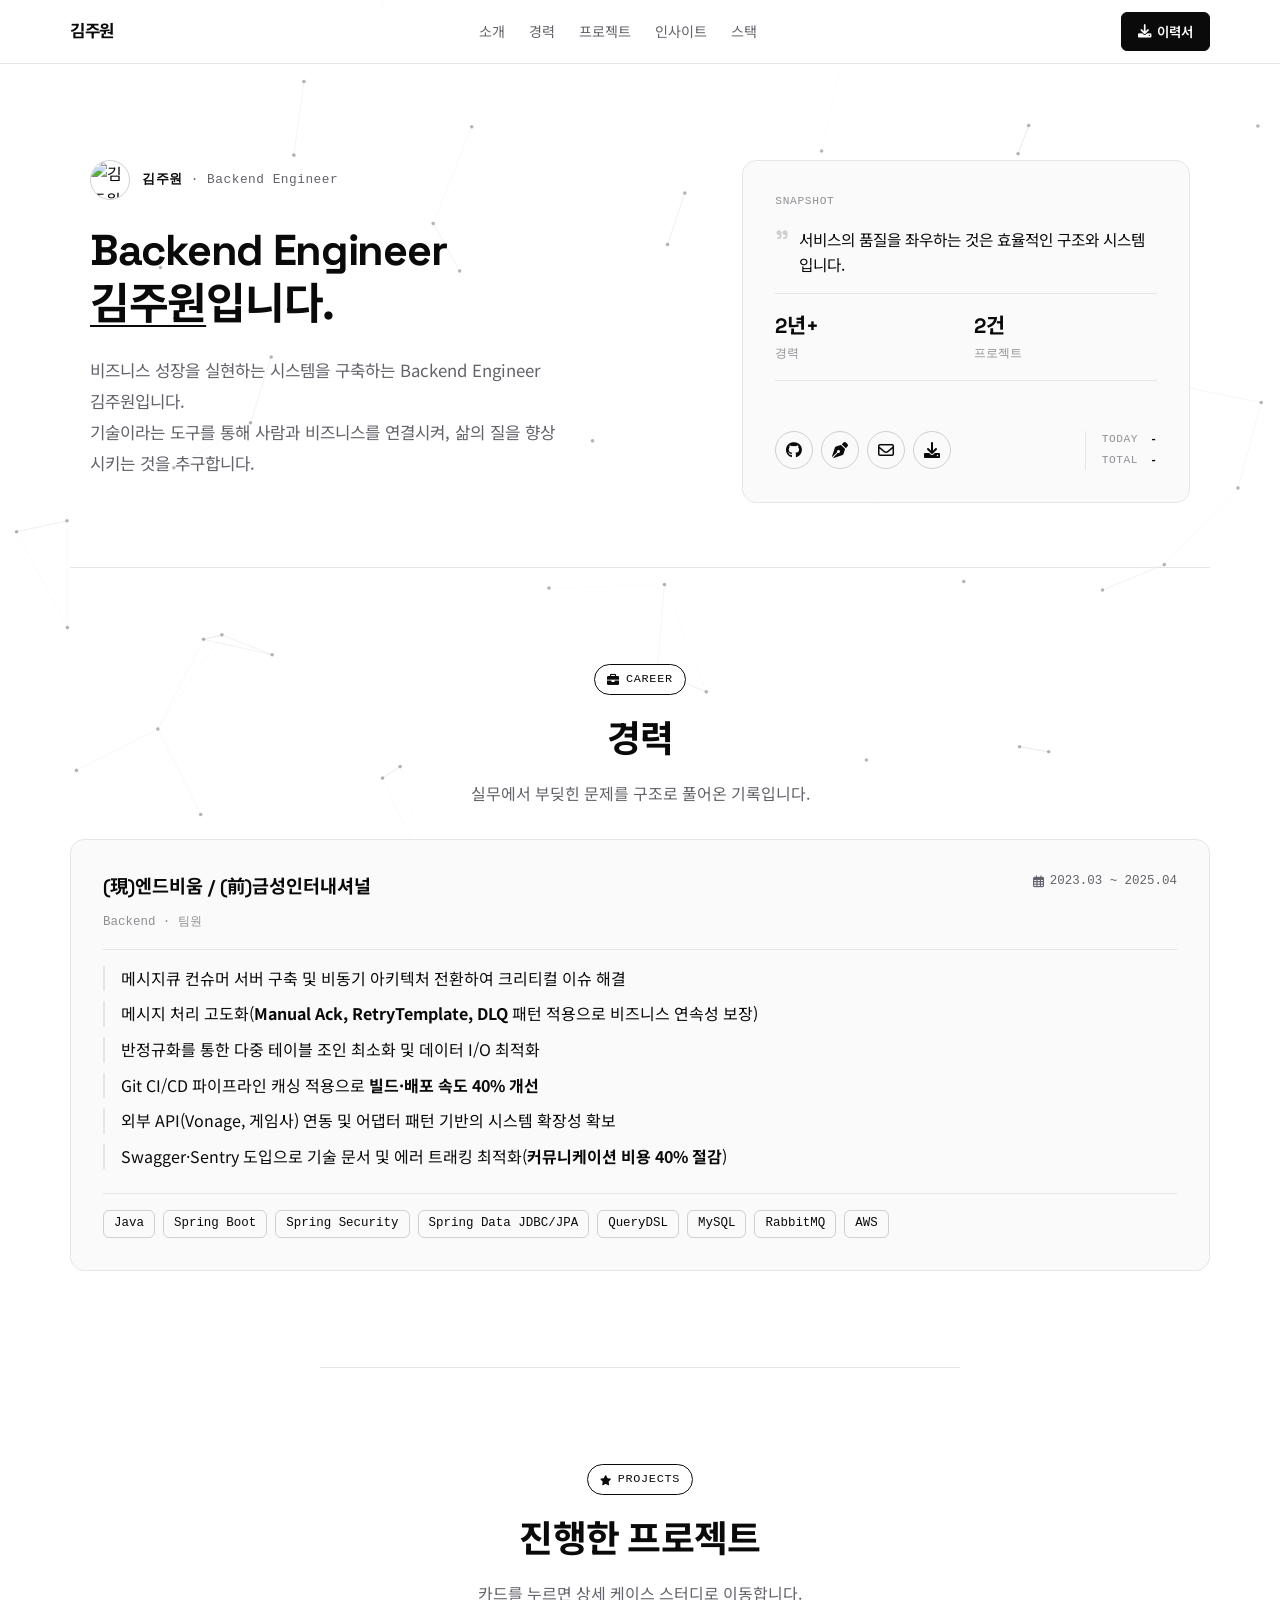
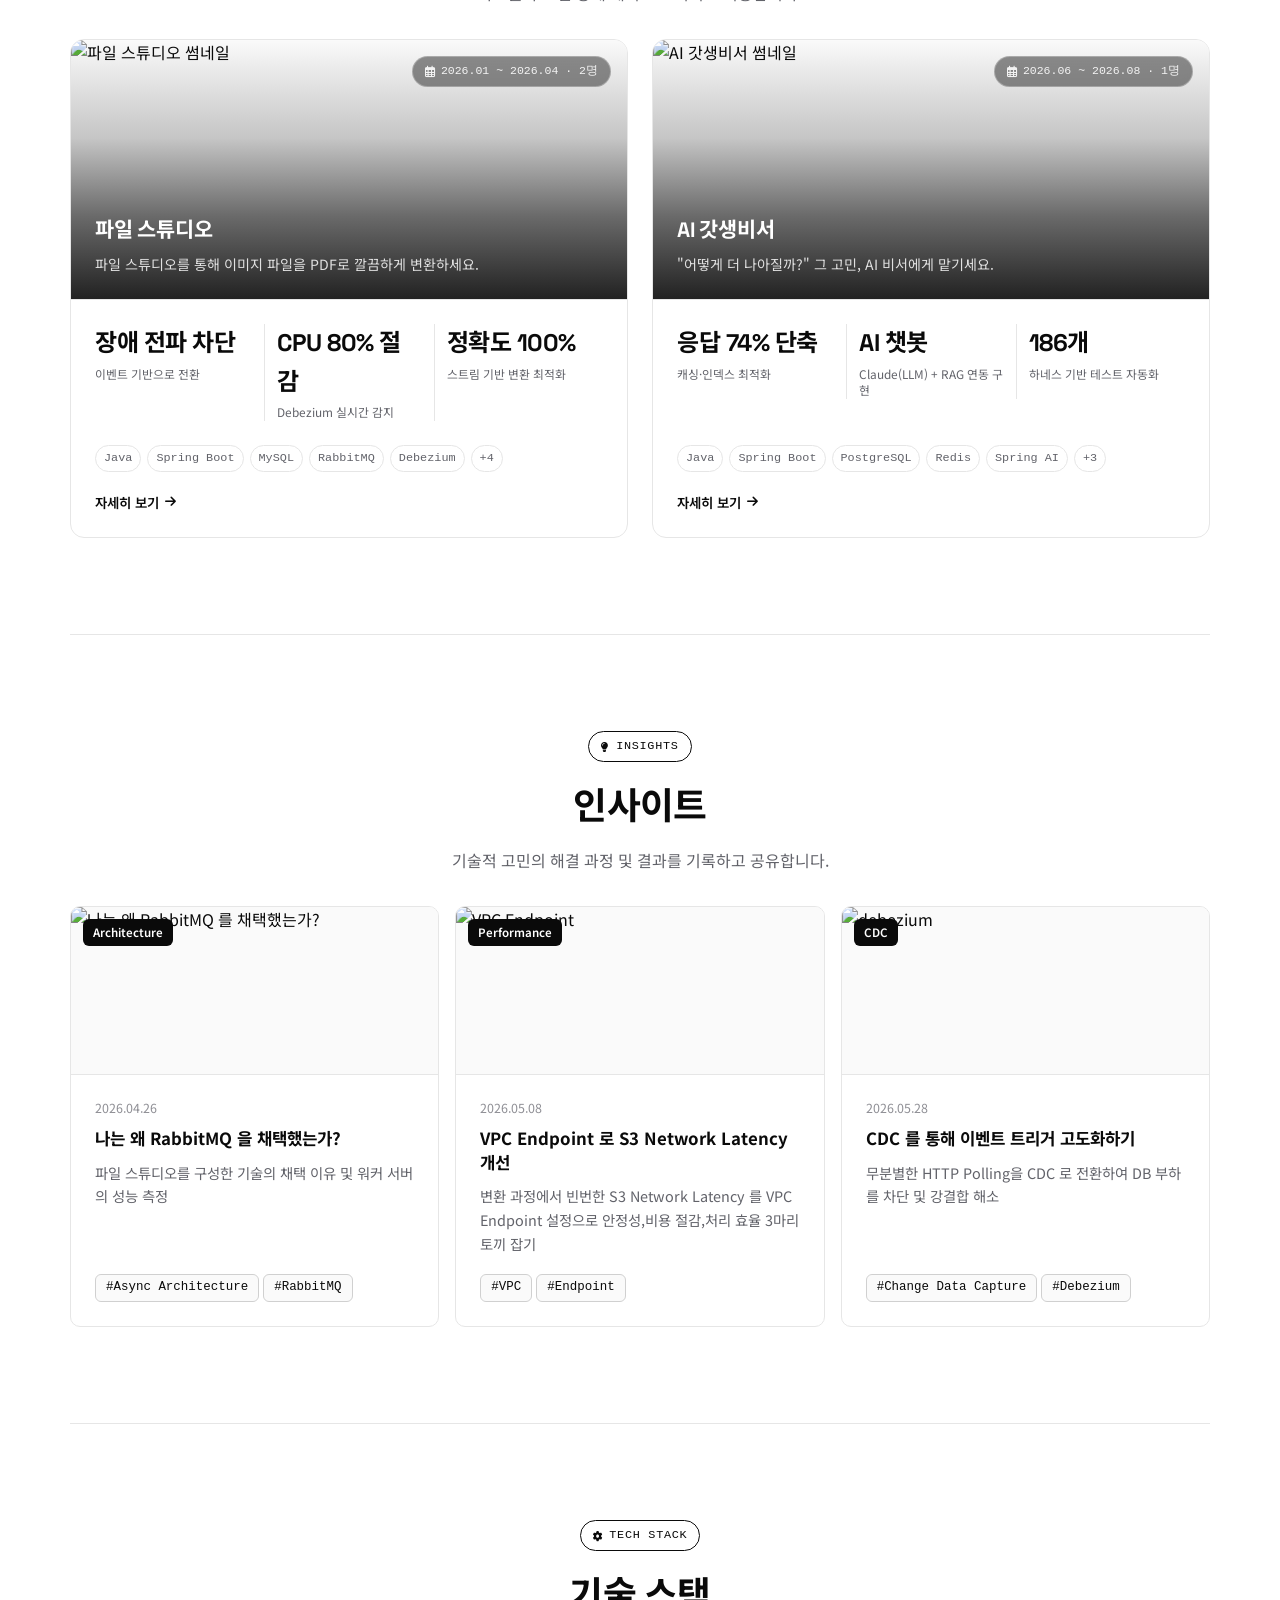
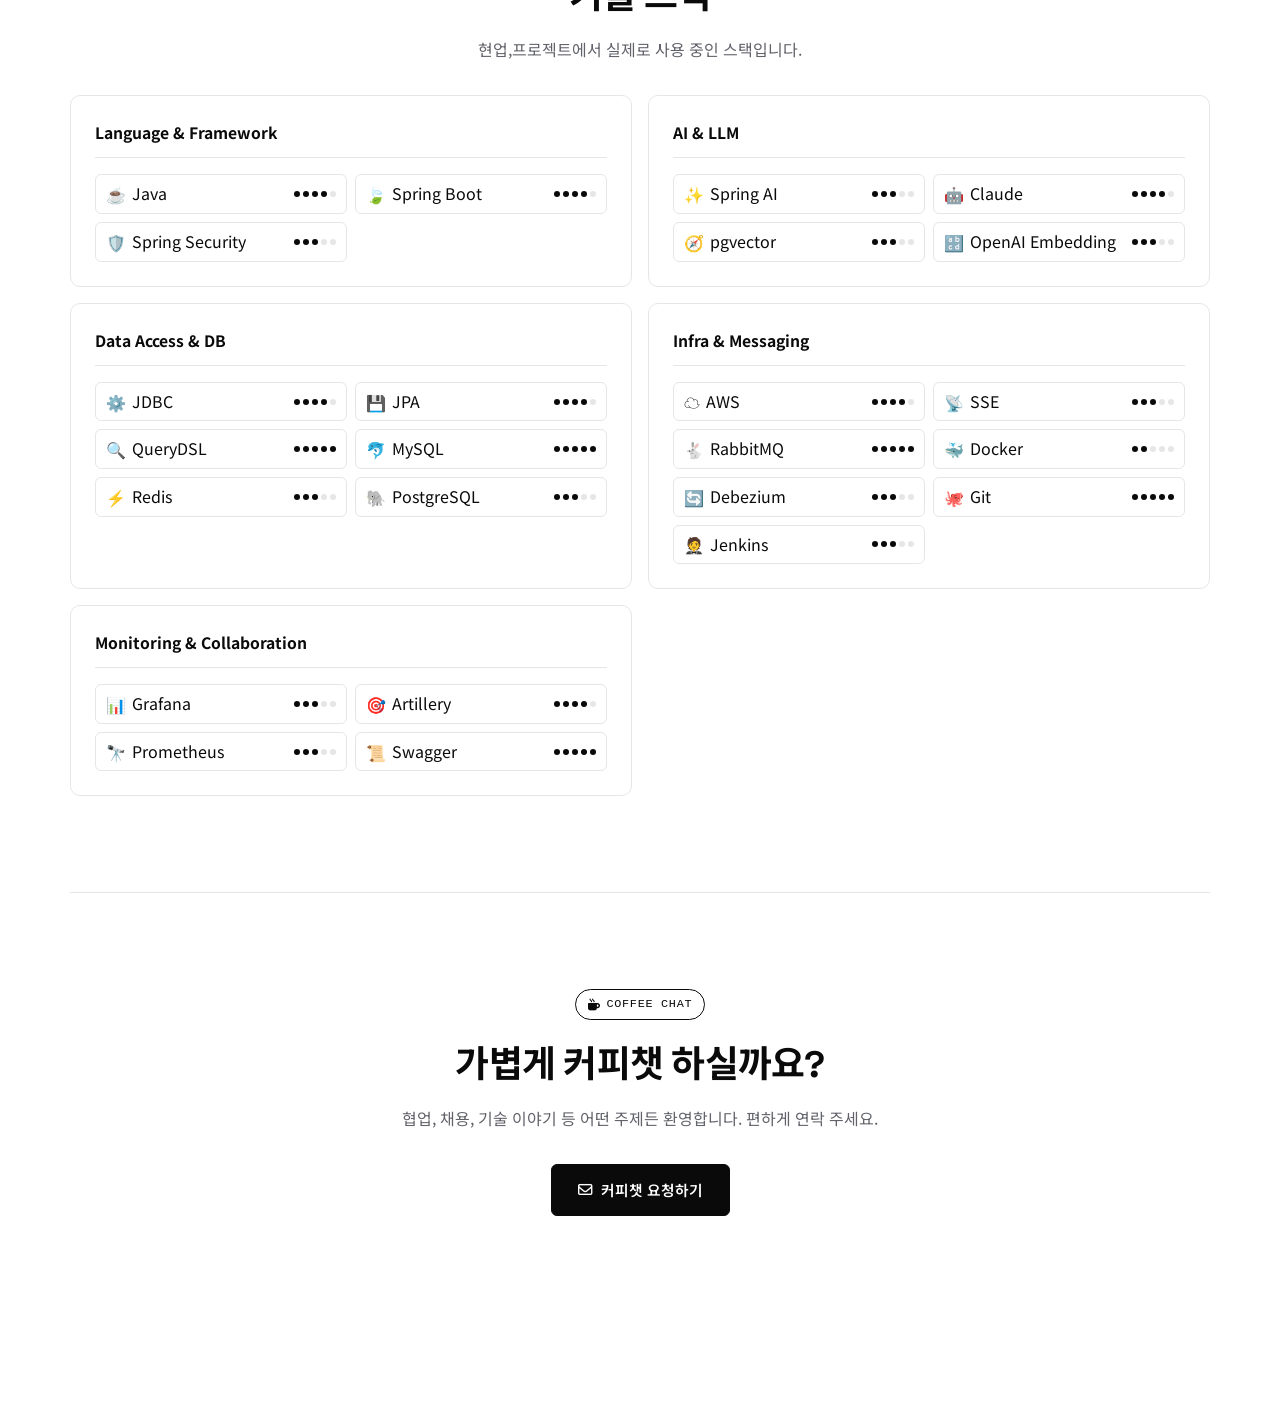
==== commit 6e2c1add: "feat : 홈 히어로 개편(레이아웃 정리, 카운트업 애니메이션), 경력 섹션 및 파티클 배경 추가 Co-Authored-By: Claude Sonnet 5 <noreply@ant" ====
--- a/src/main/resources/static/index.html
+++ b/src/main/resources/static/index.html
@@ -9,17 +9,20 @@
     <link rel="preconnect" href="https://fonts.gstatic.com" crossorigin>
     <link href="https://fonts.googleapis.com/css2?family=Space+Grotesk:wght@400;500;700&family=Noto+Sans+KR:wght@400;500;700&display=swap" rel="stylesheet">
     <link rel="stylesheet" href="https://cdnjs.cloudflare.com/ajax/libs/font-awesome/6.0.0/css/all.min.css">
-    <link rel="stylesheet" href="css/main.css?v=20260726-11">
+    <link rel="stylesheet" href="css/main.css?v=20260807-2">
 </head>
 <body class="portfolio-body">
+
+<canvas id="particle-canvas" aria-hidden="true"></canvas>
 
 <header class="site-header">
     <div class="header-inner">
         <a class="wordmark scroll-nav-link" href="javascript:void(0)" data-target="intro-hero">김주원</a>
         <nav class="header-nav">
             <a href="javascript:void(0)" class="scroll-nav-link" data-target="intro-hero">소개</a>
+            <a href="javascript:void(0)" class="scroll-nav-link" data-target="career-section">경력</a>
+            <a href="javascript:void(0)" class="scroll-nav-link" data-target="project-intro-head">프로젝트</a>
             <a href="javascript:void(0)" class="scroll-nav-link" data-target="tech-insights">인사이트</a>
-            <a href="javascript:void(0)" class="scroll-nav-link" data-target="project-intro-head">프로젝트</a>
             <a href="javascript:void(0)" class="scroll-nav-link" data-target="tech-stack-section">스택</a>
         </nav>
         <a class="header-cta" href="/download/resume.pdf" download="백엔드_엔지니어_김주원_이력서.pdf"><i class="fas fa-download"></i> <span>이력서</span></a>
@@ -40,16 +43,9 @@
                         <span class="hero-eyebrow"><strong>김주원</strong> · Backend Engineer</span>
                     </div>
 
-                    <h1 class="hero-title">안녕하세요,<br>백엔드 엔지니어 <span class="hero-name">김주원</span>입니다.</h1>
-
-                    <p class="hero-bio">비즈니스 성장을 실현하는 시스템을 구축하는 Backend Engineer 김주원입니다. 기술이라는 도구를 통해 사람과 비즈니스를 연결시켜, 삶의 질을 향상시키는 것을 추구합니다.</p>
-
-                    <div class="hero-tags">
-                        <span>Java</span>
-                        <span>Spring Boot</span>
-                        <span>Event-Driven Architecture</span>
-                        <span>RabbitMQ</span>
-                    </div>
+                    <h1 class="hero-title">Backend Engineer<br><span class="hero-name">김주원</span>입니다.</h1>
+
+                    <p class="hero-bio">비즈니스 성장을 실현하는 시스템을 구축하는 Backend Engineer 김주원입니다.<br>기술이라는 도구를 통해 사람과 비즈니스를 연결시켜, 삶의 질을 향상시키는 것을 추구합니다.</p>
                 </div>
 
                 <div class="hero-card">
@@ -62,12 +58,12 @@
 
                     <div class="hero-fact-grid">
                         <div class="hero-fact">
-                            <strong>2년+</strong>
-                            <span>개발 경력</span>
+                            <strong data-count-to="2" data-suffix="년+">0년+</strong>
+                            <span>경력</span>
                         </div>
                         <div class="hero-fact">
-                            <strong>2건</strong>
-                            <span>진행 프로젝트</span>
+                            <strong data-count-to="2" data-suffix="건">0건</strong>
+                            <span>프로젝트</span>
                         </div>
                     </div>
 
@@ -89,64 +85,39 @@
         </div>
     </section>
 
-    <section id="tech-insights" class="section-block section reveal">
+    <section id="career-section" class="section-block section reveal">
         <div class="section-header minimal-header">
-            <span class="badge section-pill"><i class="fas fa-lightbulb bulb-icon"></i> Insights</span>
-            <h2>인사이트</h2>
-            <p class="header-desc">기술적 고민의 해결 과정 및 결과를 기록하고 공유합니다.</p>
-        </div>
-    
-        <div class="insights-grid">
-            <!-- Post 01 -->
-            <a href="https://velog.io/@goyo/%EB%82%98%EB%8A%94-%EC%99%9C-RabbitMQ-%EC%9D%84-%EC%B1%84%ED%83%9D%ED%96%88%EB%8A%94%EA%B0%80" target="_blank" class="insight-card">
-                <div class="insight-thumb">
-                    <img src="/images/messageQueue.png" alt="나는 왜 RabbitMQ 를 채택했는가?">
-                    <span class="insight-category">Architecture</span>
-                </div>
-                <div class="insight-body">
-                    <span class="insight-date">2026.04.26</span>
-                    <h3>나는 왜 RabbitMQ 을 채택했는가?</h3>
-                    <p>파일 스튜디오를 구성한 기술의 채택 이유 및 워커 서버의 성능 측정</p>
-                    <div class="insight-tags">
-                        <span>#Async Architecture</span>
-                        <span>#RabbitMQ</span>
-                    </div>
-                </div>
-            </a>
-    
-            <!-- Post 02 -->
-            <a href="https://velog.io/@goyo/S3-%EB%84%A4%ED%8A%B8%EC%9B%8C%ED%81%AC-IO-%EA%B0%9C%EC%84%A0%ED%95%98%EA%B8%B0" target="_blank" class="insight-card">
-                <div class="insight-thumb">
-                    <img src="/images/vpc.png" alt="VPC Endpoint">
-                    <span class="insight-category">Performance</span>
-                </div>
-                <div class="insight-body">
-                    <span class="insight-date">2026.05.08</span>
-                    <h3>VPC Endpoint 로 S3 Network Latency 개선</h3>
-                    <p>변환 과정에서 빈번한 S3 Network Latency 를 VPC Endpoint 설정으로 안정성,비용 절감,처리 효율 3마리 토끼 잡기</p>
-                    <div class="insight-tags">
-                        <span>#VPC</span>
-                        <span>#Endpoint</span>
-                    </div>
-                </div>
-            </a>
-    
-            <!-- Post 03 -->
-            <a href="https://velog.io/@goyo/CDC-%EB%A5%BC-%EC%A0%81%EC%9A%A9%ED%95%98%EC%97%AC-%EA%B2%AC%EA%B3%A0%ED%95%9C-EDA-%EC%84%A4%EA%B3%84%ED%95%98%EA%B8%B0" target="_blank" class="insight-card">
-                <div class="insight-thumb">
-                    <img src="/images/debezium.png" alt="debezium">
-                    <span class="insight-category">CDC</span>
-                </div>
-                <div class="insight-body">
-                    <span class="insight-date">2026.05.28</span>
-                    <h3> CDC 를 통해 이벤트 트리거 고도화하기 </h3>
-                    <p>무분별한 HTTP Polling을 CDC 로 전환하여 DB 부하를 차단 및 강결합 해소</p>
-                    <div class="insight-tags">
-                        <span>#Change Data Capture</span>
-                        <span>#Debezium</span>
-                    </div>
-                </div>
-            </a>
+            <span class="badge section-pill"><i class="fas fa-briefcase"></i> Career</span>
+            <h2>경력</h2>
+            <p class="header-desc">실무에서 부딪힌 문제를 구조로 풀어온 기록입니다.</p>
+        </div>
+
+        <div class="career-card">
+            <div class="career-card-head">
+                <div>
+                    <h3>(現)엔드비움 / (前)금성인터내셔널</h3>
+                    <span class="career-role">Backend · 팀원</span>
+                </div>
+                <span class="career-date"><i class="far fa-calendar-alt"></i> 2023.03 ~ 2025.04</span>
+            </div>
+            <ul class="career-list">
+                <li>메시지큐 컨슈머 서버 구축 및 비동기 아키텍처 전환하여 크리티컬 이슈 해결</li>
+                <li>메시지 처리 고도화(<strong>Manual Ack, RetryTemplate, DLQ</strong> 패턴 적용으로 비즈니스 연속성 보장)</li>
+                <li>반정규화를 통한 다중 테이블 조인 최소화 및 데이터 I/O 최적화</li>
+                <li>Git CI/CD 파이프라인 캐싱 적용으로 <strong>빌드·배포 속도 40% 개선</strong></li>
+                <li>외부 API(Vonage, 게임사) 연동 및 어댑터 패턴 기반의 시스템 확장성 확보</li>
+                <li>Swagger·Sentry 도입으로 기술 문서 및 에러 트래킹 최적화(<strong>커뮤니케이션 비용 40% 절감</strong>)</li>
+            </ul>
+            <div class="showcase-keywords">
+                <span>Java</span>
+                <span>Spring Boot</span>
+                <span>Spring Security</span>
+                <span>Spring Data JDBC/JPA</span>
+                <span>QueryDSL</span>
+                <span>MySQL</span>
+                <span>RabbitMQ</span>
+                <span>AWS</span>
+            </div>
         </div>
     </section>
 
@@ -234,6 +205,67 @@
         </div>
     </section>
 
+    <section id="tech-insights" class="section-block section reveal">
+        <div class="section-header minimal-header">
+            <span class="badge section-pill"><i class="fas fa-lightbulb bulb-icon"></i> Insights</span>
+            <h2>인사이트</h2>
+            <p class="header-desc">기술적 고민의 해결 과정 및 결과를 기록하고 공유합니다.</p>
+        </div>
+    
+        <div class="insights-grid">
+            <!-- Post 01 -->
+            <a href="https://velog.io/@goyo/%EB%82%98%EB%8A%94-%EC%99%9C-RabbitMQ-%EC%9D%84-%EC%B1%84%ED%83%9D%ED%96%88%EB%8A%94%EA%B0%80" target="_blank" class="insight-card">
+                <div class="insight-thumb">
+                    <img src="/images/messageQueue.png" alt="나는 왜 RabbitMQ 를 채택했는가?">
+                    <span class="insight-category">Architecture</span>
+                </div>
+                <div class="insight-body">
+                    <span class="insight-date">2026.04.26</span>
+                    <h3>나는 왜 RabbitMQ 을 채택했는가?</h3>
+                    <p>파일 스튜디오를 구성한 기술의 채택 이유 및 워커 서버의 성능 측정</p>
+                    <div class="insight-tags">
+                        <span>#Async Architecture</span>
+                        <span>#RabbitMQ</span>
+                    </div>
+                </div>
+            </a>
+    
+            <!-- Post 02 -->
+            <a href="https://velog.io/@goyo/S3-%EB%84%A4%ED%8A%B8%EC%9B%8C%ED%81%AC-IO-%EA%B0%9C%EC%84%A0%ED%95%98%EA%B8%B0" target="_blank" class="insight-card">
+                <div class="insight-thumb">
+                    <img src="/images/vpc.png" alt="VPC Endpoint">
+                    <span class="insight-category">Performance</span>
+                </div>
+                <div class="insight-body">
+                    <span class="insight-date">2026.05.08</span>
+                    <h3>VPC Endpoint 로 S3 Network Latency 개선</h3>
+                    <p>변환 과정에서 빈번한 S3 Network Latency 를 VPC Endpoint 설정으로 안정성,비용 절감,처리 효율 3마리 토끼 잡기</p>
+                    <div class="insight-tags">
+                        <span>#VPC</span>
+                        <span>#Endpoint</span>
+                    </div>
+                </div>
+            </a>
+    
+            <!-- Post 03 -->
+            <a href="https://velog.io/@goyo/CDC-%EB%A5%BC-%EC%A0%81%EC%9A%A9%ED%95%98%EC%97%AC-%EA%B2%AC%EA%B3%A0%ED%95%9C-EDA-%EC%84%A4%EA%B3%84%ED%95%98%EA%B8%B0" target="_blank" class="insight-card">
+                <div class="insight-thumb">
+                    <img src="/images/debezium.png" alt="debezium">
+                    <span class="insight-category">CDC</span>
+                </div>
+                <div class="insight-body">
+                    <span class="insight-date">2026.05.28</span>
+                    <h3> CDC 를 통해 이벤트 트리거 고도화하기 </h3>
+                    <p>무분별한 HTTP Polling을 CDC 로 전환하여 DB 부하를 차단 및 강결합 해소</p>
+                    <div class="insight-tags">
+                        <span>#Change Data Capture</span>
+                        <span>#Debezium</span>
+                    </div>
+                </div>
+            </a>
+        </div>
+    </section>
+
 
 
     <section class="tech-stack-section section reveal">
@@ -568,9 +600,11 @@
 
 
 
-<script src="js/scroll-indicator.js"></script>
-<script src="js/script.js"></script>
-<script src="js/visit-counter.js"></script>
+<script src="js/scroll-indicator.js?v=20260807-2"></script>
+<script src="js/script.js?v=20260807-2"></script>
+<script src="js/count-up.js?v=20260807-2"></script>
+<script src="js/visit-counter.js?v=20260807-2"></script>
+<script src="js/particle-network.js?v=20260807-2"></script>
 
 </body>
 </html>
--- a/src/main/resources/static/css/main.css
+++ b/src/main/resources/static/css/main.css
@@ -49,6 +49,15 @@
 
 html {
     scroll-behavior: smooth;
+}
+
+#particle-canvas {
+    position: fixed;
+    inset: 0;
+    z-index: -1;
+    width: 100%;
+    height: 100%;
+    pointer-events: none;
 }
 
 body {
@@ -587,7 +596,7 @@
     display: flex;
     align-items: center;
     justify-content: space-between;
-    gap: var(--space-3);
+    gap: var(--space-4);
     margin-top: auto;
 }
 
@@ -600,17 +609,23 @@
     display: flex;
     flex-direction: column;
     align-items: flex-end;
-    gap: 2px;
-    font-family: var(--font-mono);
-    font-size: 0.72rem;
+    gap: 4px;
+    padding-left: var(--space-4);
+    border-left: 1px solid var(--border);
+    font-family: var(--font-mono);
+    font-size: 0.7rem;
+    letter-spacing: 0.05em;
+    text-transform: uppercase;
     color: var(--muted-2);
     white-space: nowrap;
 }
 
 .hero-visits strong {
-    margin-left: 4px;
+    margin-left: 5px;
     color: var(--ink);
     font-weight: 700;
+    letter-spacing: normal;
+    text-transform: none;
 }
 
 .hero-link {
@@ -650,6 +665,154 @@
     .hero-visits {
         align-items: flex-start;
         width: 100%;
+    }
+}
+
+/* ==========================================================================
+   2-1. 경력 카드
+   ========================================================================== */
+.career-card {
+    padding: var(--space-6);
+    border: 1px solid var(--border);
+    border-radius: var(--radius-lg);
+    background: var(--surface-subtle);
+}
+
+.career-card-head {
+    display: flex;
+    align-items: flex-start;
+    justify-content: space-between;
+    flex-wrap: wrap;
+    gap: var(--space-3);
+    padding-bottom: var(--space-4);
+    margin-bottom: var(--space-4);
+    border-bottom: 1px solid var(--border);
+}
+
+.career-card-head h3 {
+    margin: 0 0 4px;
+    font-family: var(--font-display);
+    font-size: 1.15rem;
+    font-weight: 700;
+}
+
+.career-role {
+    font-family: var(--font-mono);
+    font-size: 0.78rem;
+    color: var(--muted-2);
+}
+
+.career-date {
+    display: inline-flex;
+    align-items: center;
+    gap: 6px;
+    font-family: var(--font-mono);
+    font-size: 0.78rem;
+    color: var(--muted);
+    white-space: nowrap;
+}
+
+.career-list {
+    display: flex;
+    flex-direction: column;
+    gap: 10px;
+    margin: 0 0 var(--space-5);
+    padding: 0;
+    list-style: none;
+}
+
+.career-list li {
+    padding-left: var(--space-4);
+    border-left: 2px solid var(--border);
+    line-height: 1.6;
+    color: var(--ink);
+}
+
+/* ==========================================================================
+   2-2. 아키텍처 다이어그램
+   ========================================================================== */
+.arch-diagram {
+    display: flex;
+    flex-direction: column;
+    gap: var(--space-4);
+    margin: var(--space-5) 0;
+    padding: var(--space-5);
+    border: 1px solid var(--border);
+    border-radius: var(--radius-lg);
+    background: var(--surface-subtle);
+}
+
+.arch-row-label {
+    font-family: var(--font-mono);
+    font-size: 0.68rem;
+    letter-spacing: 0.06em;
+    text-transform: uppercase;
+    color: var(--muted-2);
+    margin-bottom: 8px;
+}
+
+.arch-row {
+    display: flex;
+    align-items: center;
+    flex-wrap: wrap;
+    gap: 8px;
+}
+
+.arch-node {
+    font-family: var(--font-mono);
+    font-size: 0.8rem;
+    padding: 8px 13px;
+    border: 1px solid var(--border-strong);
+    border-radius: 8px;
+    background: var(--paper);
+    color: var(--ink);
+    white-space: nowrap;
+}
+
+.arch-node--accent {
+    background: var(--ink);
+    color: var(--paper);
+    border-color: var(--ink);
+}
+
+.arch-arrow {
+    flex-shrink: 0;
+    color: var(--muted-2);
+    font-size: 0.85rem;
+}
+
+.proof-media-grid {
+    display: grid;
+    grid-template-columns: 1fr 1fr;
+    gap: var(--space-4);
+    margin: var(--space-4) 0 var(--space-5);
+}
+
+.proof-figure {
+    margin: 0;
+    border: 1px solid var(--border);
+    border-radius: var(--radius-lg);
+    overflow: hidden;
+    background: var(--surface-subtle);
+}
+
+.proof-figure img {
+    display: block;
+    width: 100%;
+    height: auto;
+}
+
+.proof-figure figcaption {
+    padding: 9px 14px;
+    font-family: var(--font-mono);
+    font-size: 0.74rem;
+    color: var(--muted-2);
+    border-top: 1px solid var(--border);
+}
+
+@media (max-width: 780px) {
+    .proof-media-grid {
+        grid-template-columns: 1fr;
     }
 }
 
@@ -826,7 +989,7 @@
 .project-card-scrim {
     position: absolute;
     inset: 0;
-    background: linear-gradient(to top, rgba(10, 10, 10, 0.97) 0%, rgba(10, 10, 10, 0.94) 55%, rgba(10, 10, 10, 0.6) 80%, rgba(10, 10, 10, 0.18) 100%);
+    background: linear-gradient(to top, rgba(10, 10, 10, 0.9) 0%, rgba(10, 10, 10, 0.6) 32%, rgba(10, 10, 10, 0.22) 62%, rgba(10, 10, 10, 0) 100%);
     pointer-events: none;
 }
 
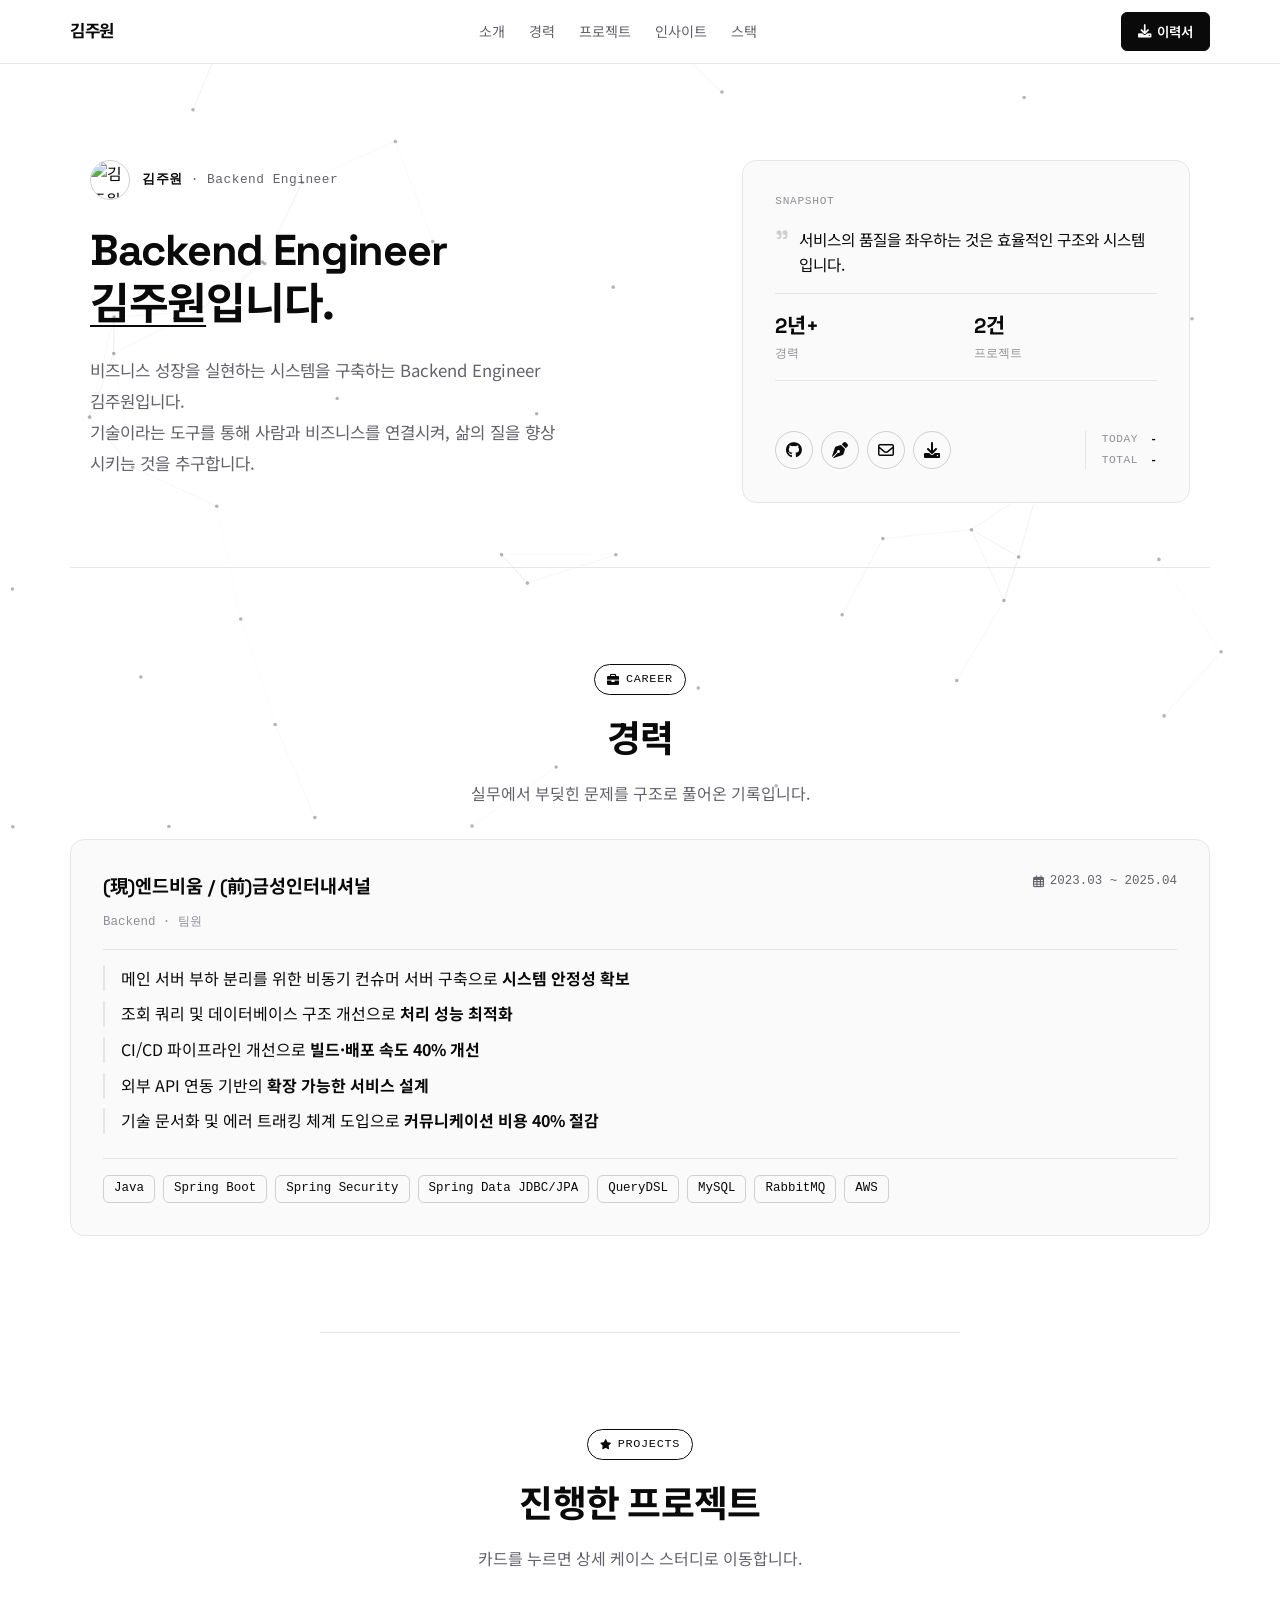
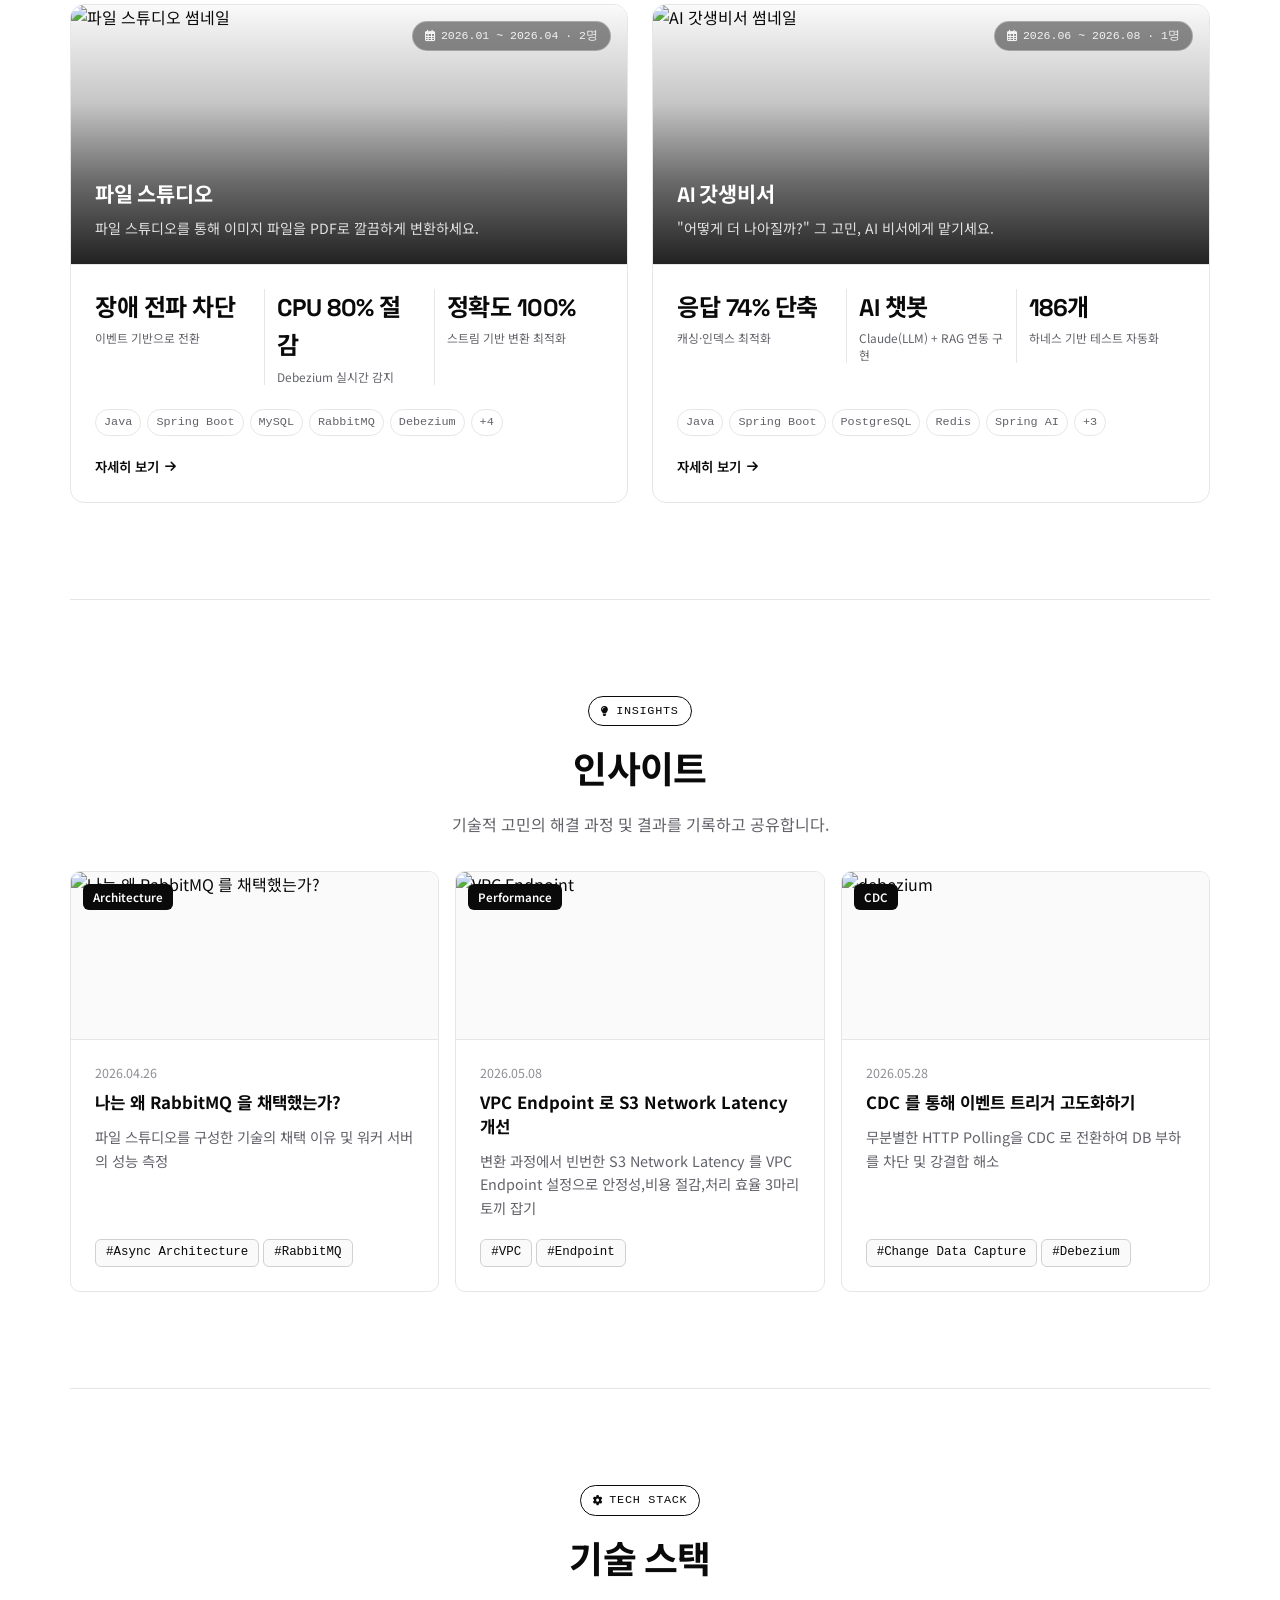
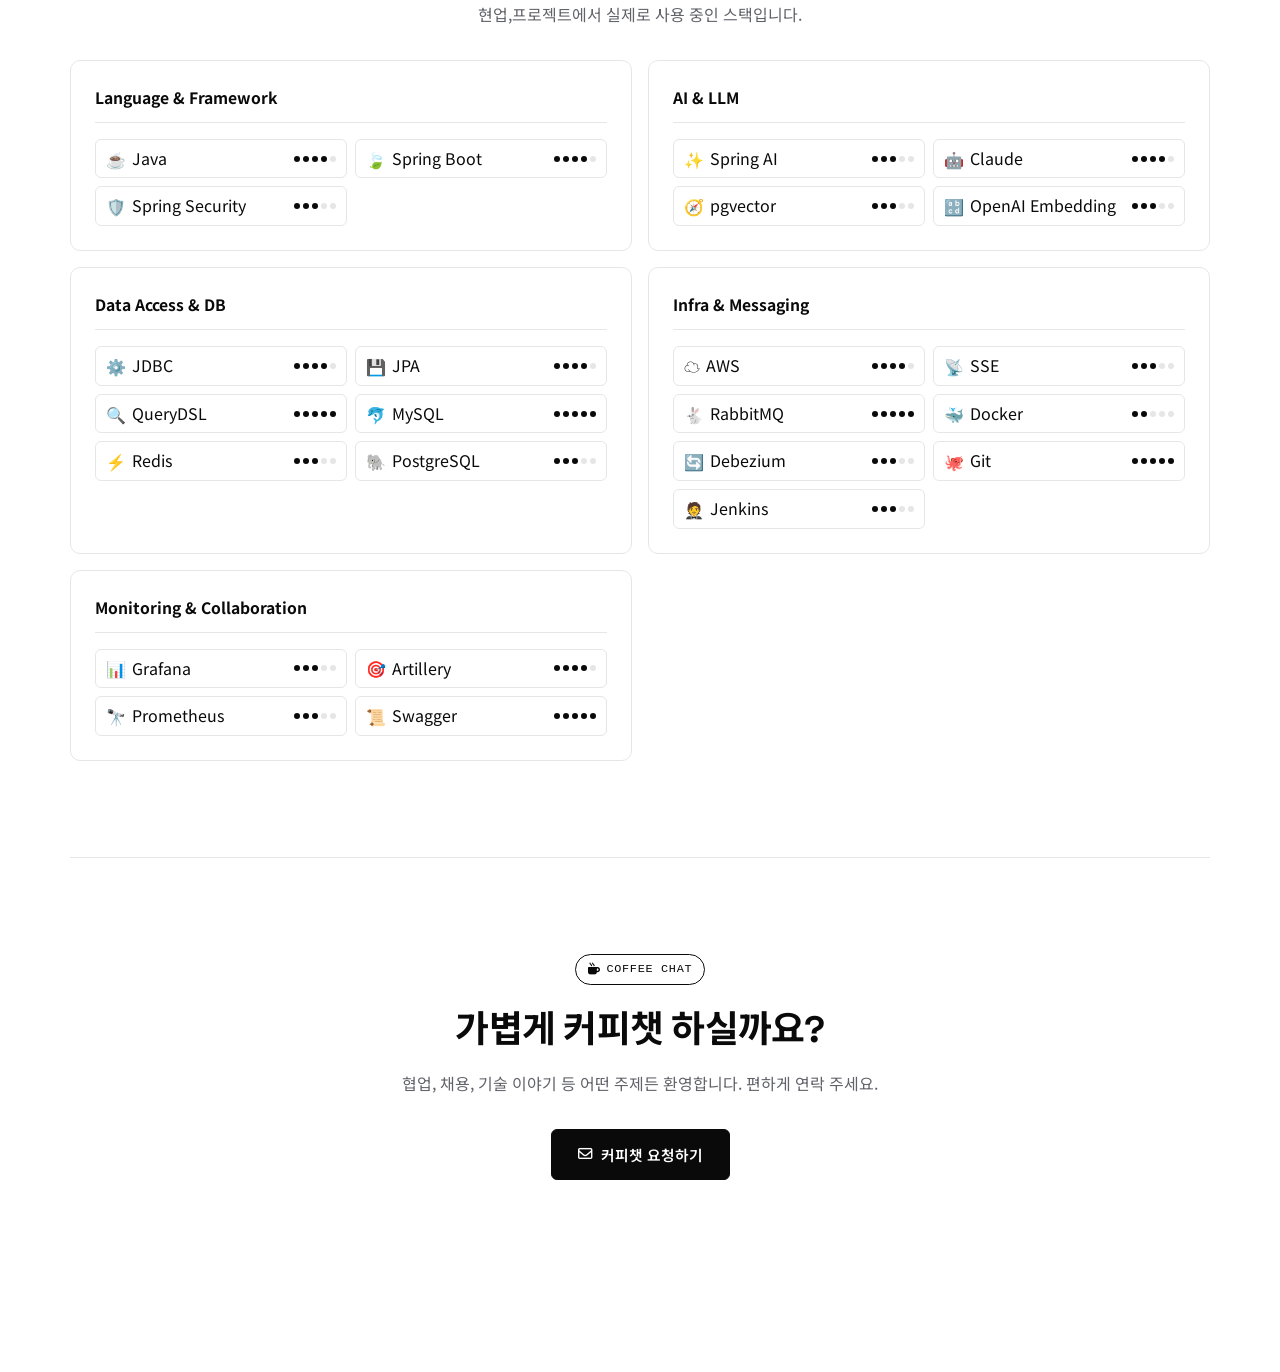
==== commit c760e8bc: "chore : 경력란 업무이력을 경력기술서 기반으로 개괄적으로 정리 Co-Authored-By: Claude Sonnet 5 <noreply@anthropic.com> Claude" ====
--- a/src/main/resources/static/index.html
+++ b/src/main/resources/static/index.html
@@ -101,12 +101,11 @@
                 <span class="career-date"><i class="far fa-calendar-alt"></i> 2023.03 ~ 2025.04</span>
             </div>
             <ul class="career-list">
-                <li>메시지큐 컨슈머 서버 구축 및 비동기 아키텍처 전환하여 크리티컬 이슈 해결</li>
-                <li>메시지 처리 고도화(<strong>Manual Ack, RetryTemplate, DLQ</strong> 패턴 적용으로 비즈니스 연속성 보장)</li>
-                <li>반정규화를 통한 다중 테이블 조인 최소화 및 데이터 I/O 최적화</li>
-                <li>Git CI/CD 파이프라인 캐싱 적용으로 <strong>빌드·배포 속도 40% 개선</strong></li>
-                <li>외부 API(Vonage, 게임사) 연동 및 어댑터 패턴 기반의 시스템 확장성 확보</li>
-                <li>Swagger·Sentry 도입으로 기술 문서 및 에러 트래킹 최적화(<strong>커뮤니케이션 비용 40% 절감</strong>)</li>
+                <li>메인 서버 부하 분리를 위한 비동기 컨슈머 서버 구축으로 <strong>시스템 안정성 확보</strong></li>
+                <li>조회 쿼리 및 데이터베이스 구조 개선으로 <strong>처리 성능 최적화</strong></li>
+                <li>CI/CD 파이프라인 개선으로 <strong>빌드·배포 속도 40% 개선</strong></li>
+                <li>외부 API 연동 기반의 <strong>확장 가능한 서비스 설계</strong></li>
+                <li>기술 문서화 및 에러 트래킹 체계 도입으로 <strong>커뮤니케이션 비용 40% 절감</strong></li>
             </ul>
             <div class="showcase-keywords">
                 <span>Java</span>
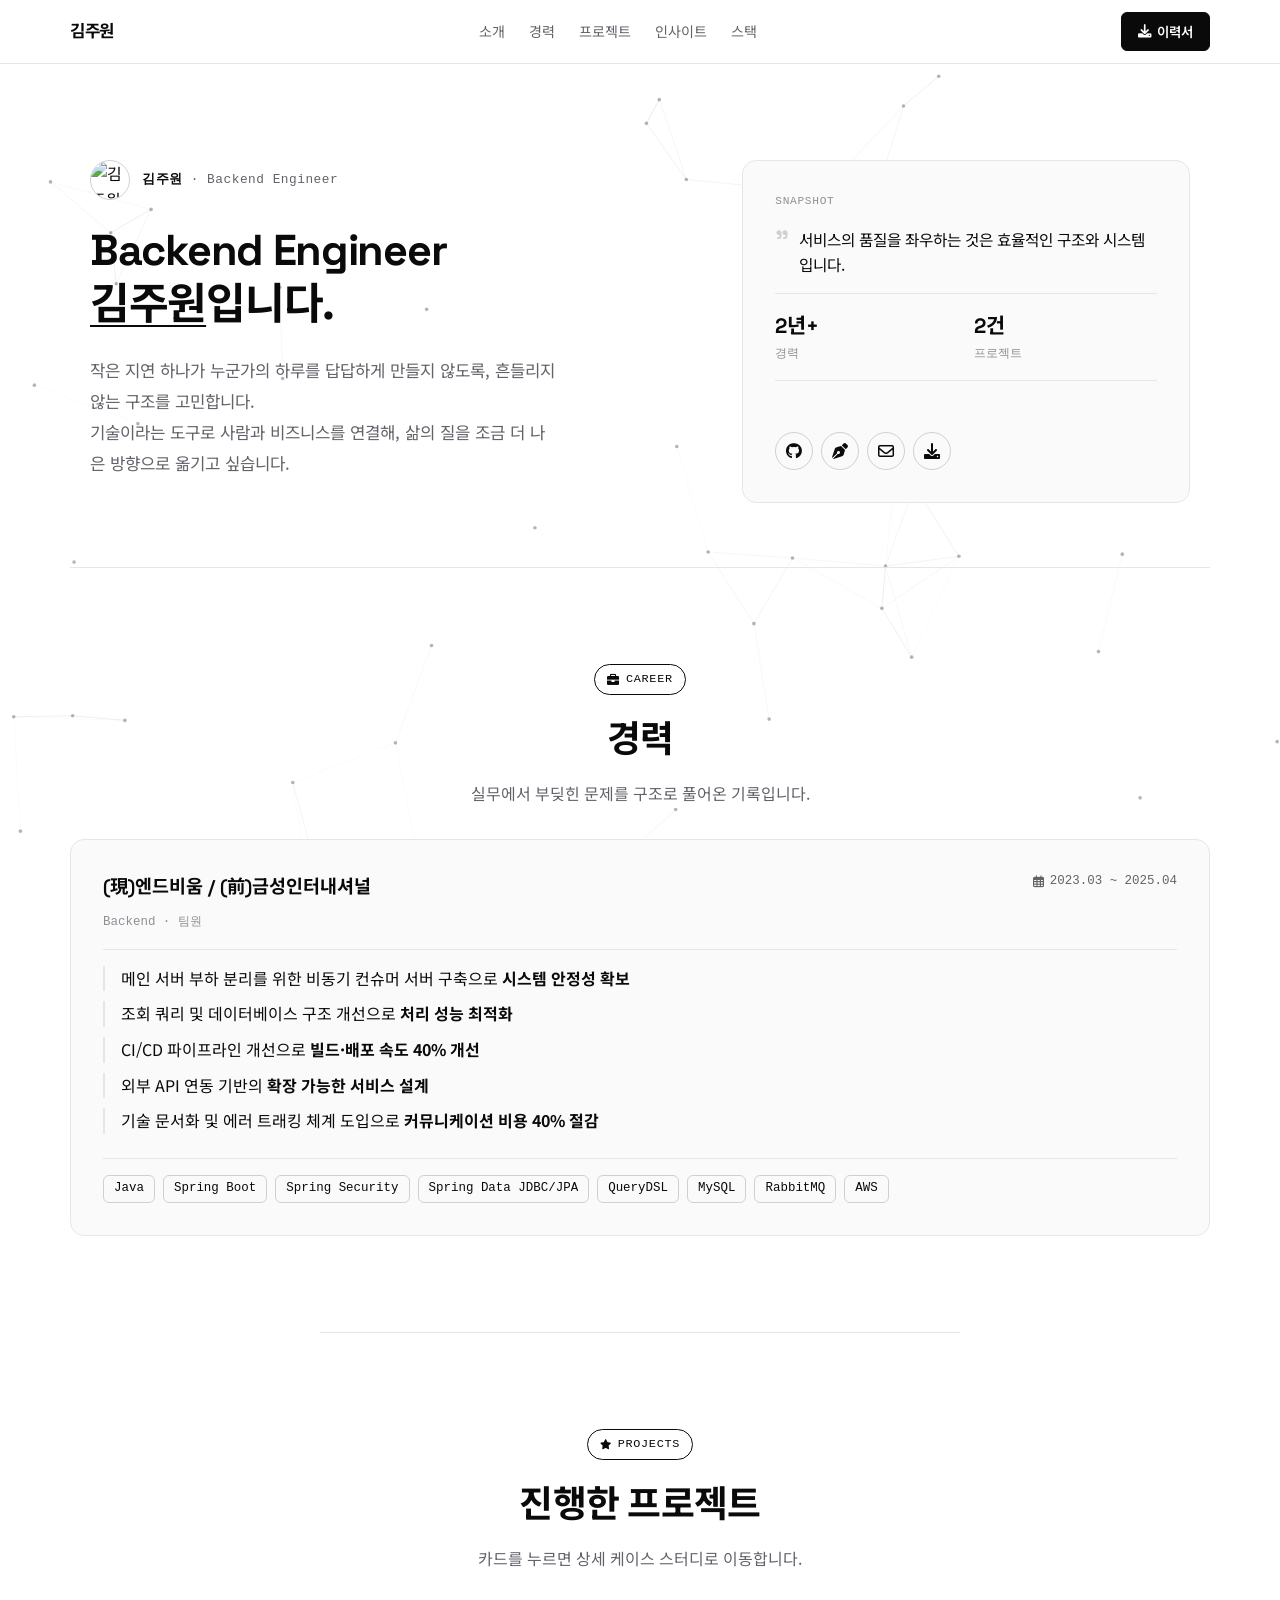
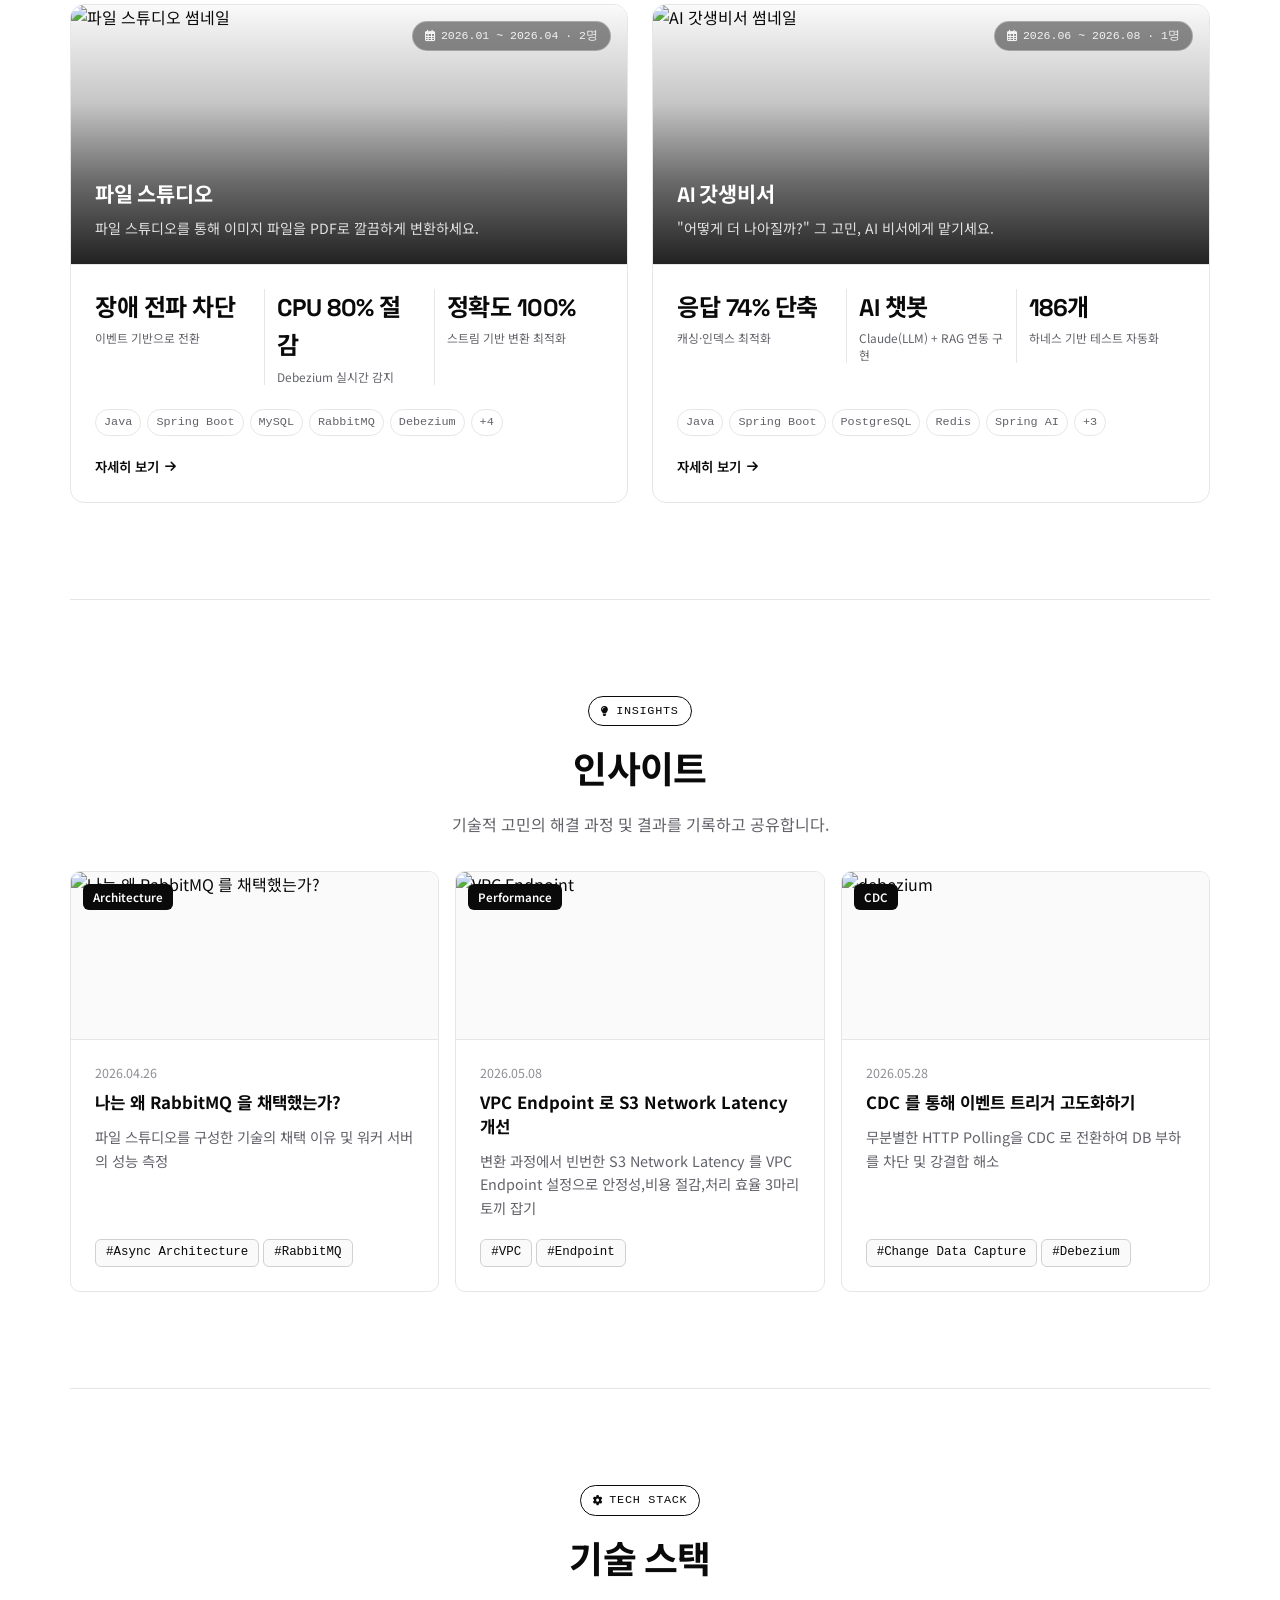
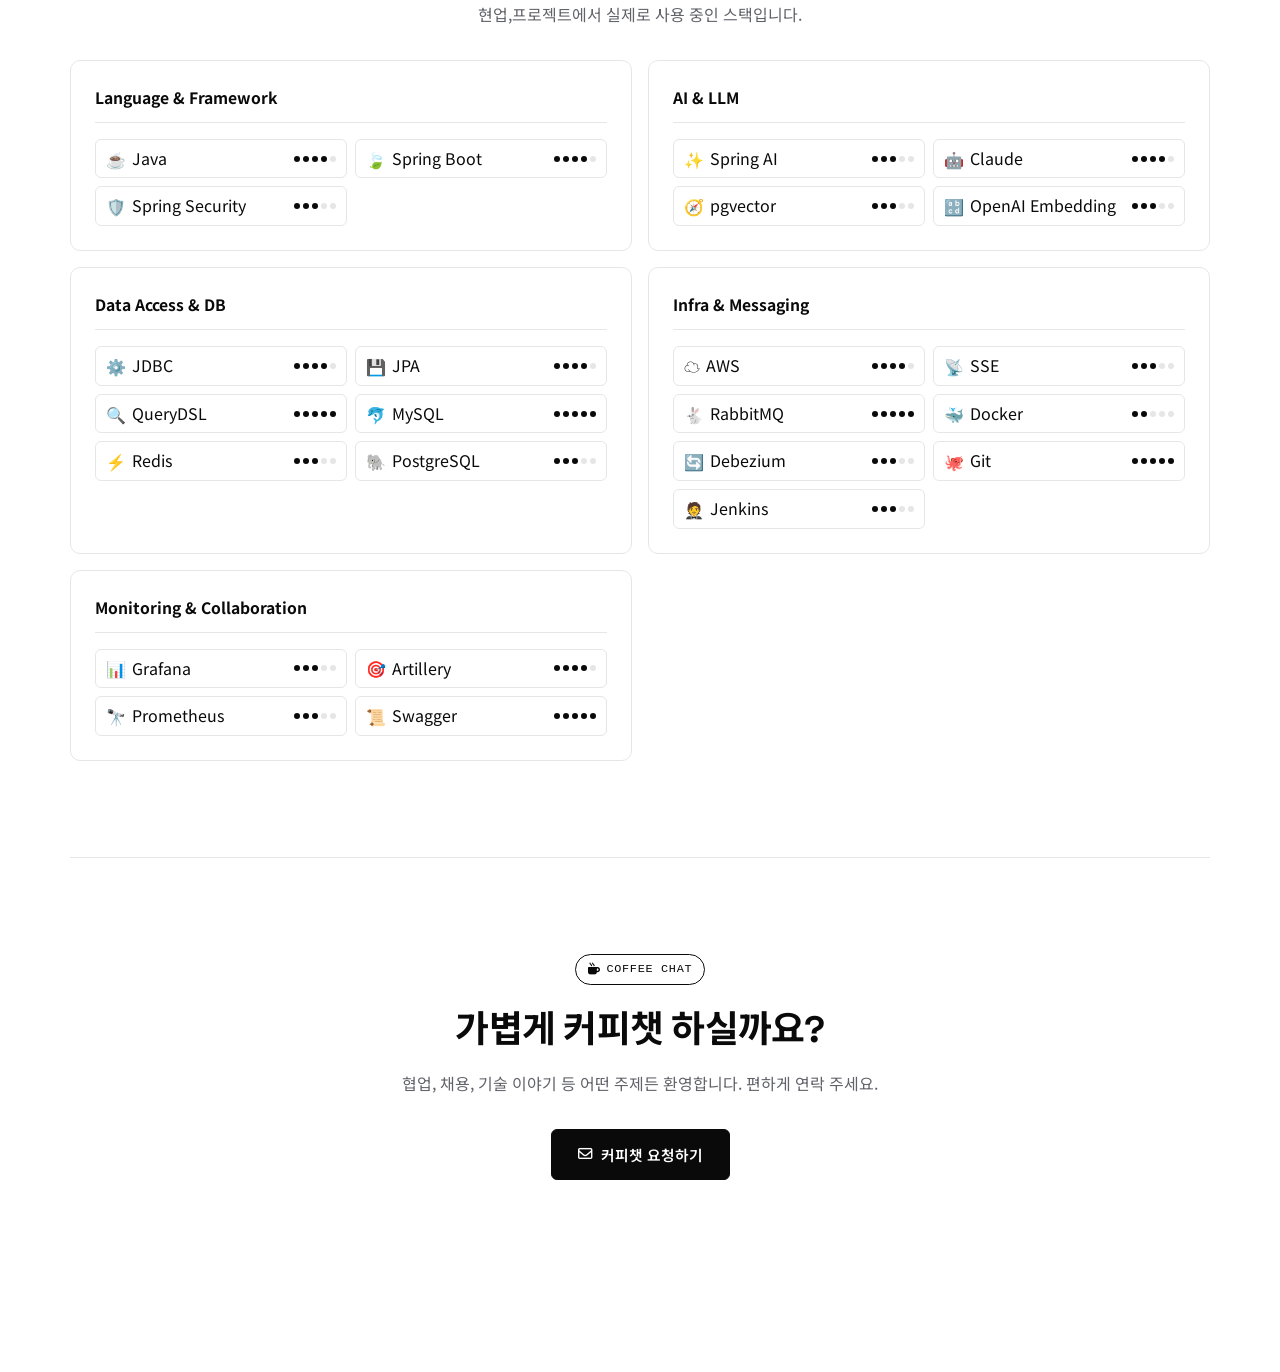
==== commit c7489dec: "feat : 방문자 통계 전용 페이지(visits.html) 추가, 히어로 소개 문구 다듬기 - 히어로에서 today/total 위젯을 숨기는 대신 별도 페이지에서 볼 수 있게 분" ====
--- a/src/main/resources/static/index.html
+++ b/src/main/resources/static/index.html
@@ -9,7 +9,7 @@
     <link rel="preconnect" href="https://fonts.gstatic.com" crossorigin>
     <link href="https://fonts.googleapis.com/css2?family=Space+Grotesk:wght@400;500;700&family=Noto+Sans+KR:wght@400;500;700&display=swap" rel="stylesheet">
     <link rel="stylesheet" href="https://cdnjs.cloudflare.com/ajax/libs/font-awesome/6.0.0/css/all.min.css">
-    <link rel="stylesheet" href="css/main.css?v=20260807-2">
+    <link rel="stylesheet" href="css/main.css?v=20260810-1">
 </head>
 <body class="portfolio-body">
 
@@ -45,7 +45,7 @@
 
                     <h1 class="hero-title">Backend Engineer<br><span class="hero-name">김주원</span>입니다.</h1>
 
-                    <p class="hero-bio">비즈니스 성장을 실현하는 시스템을 구축하는 Backend Engineer 김주원입니다.<br>기술이라는 도구를 통해 사람과 비즈니스를 연결시켜, 삶의 질을 향상시키는 것을 추구합니다.</p>
+                    <p class="hero-bio">작은 지연 하나가 누군가의 하루를 답답하게 만들지 않도록, 흔들리지 않는 구조를 고민합니다.<br>기술이라는 도구로 사람과 비즈니스를 연결해, 삶의 질을 조금 더 나은 방향으로 옮기고 싶습니다.</p>
                 </div>
 
                 <div class="hero-card">
--- a/src/main/resources/static/css/main.css
+++ b/src/main/resources/static/css/main.css
@@ -592,6 +592,30 @@
     color: var(--muted-2);
 }
 
+.visits-stat-section {
+    display: flex;
+    justify-content: center;
+    padding-bottom: var(--space-9);
+}
+
+.visits-stat-card {
+    width: 100%;
+    max-width: 360px;
+    align-items: center;
+    text-align: center;
+}
+
+.visits-stat-grid {
+    width: 100%;
+    margin-bottom: 0;
+    padding-bottom: 0;
+    border-bottom: none;
+}
+
+.visits-stat-grid .hero-fact strong {
+    font-size: 2.4rem;
+}
+
 .hero-bottom-row {
     display: flex;
     align-items: center;
@@ -606,7 +630,7 @@
 }
 
 .hero-visits {
-    display: flex;
+    display: none;
     flex-direction: column;
     align-items: flex-end;
     gap: 4px;
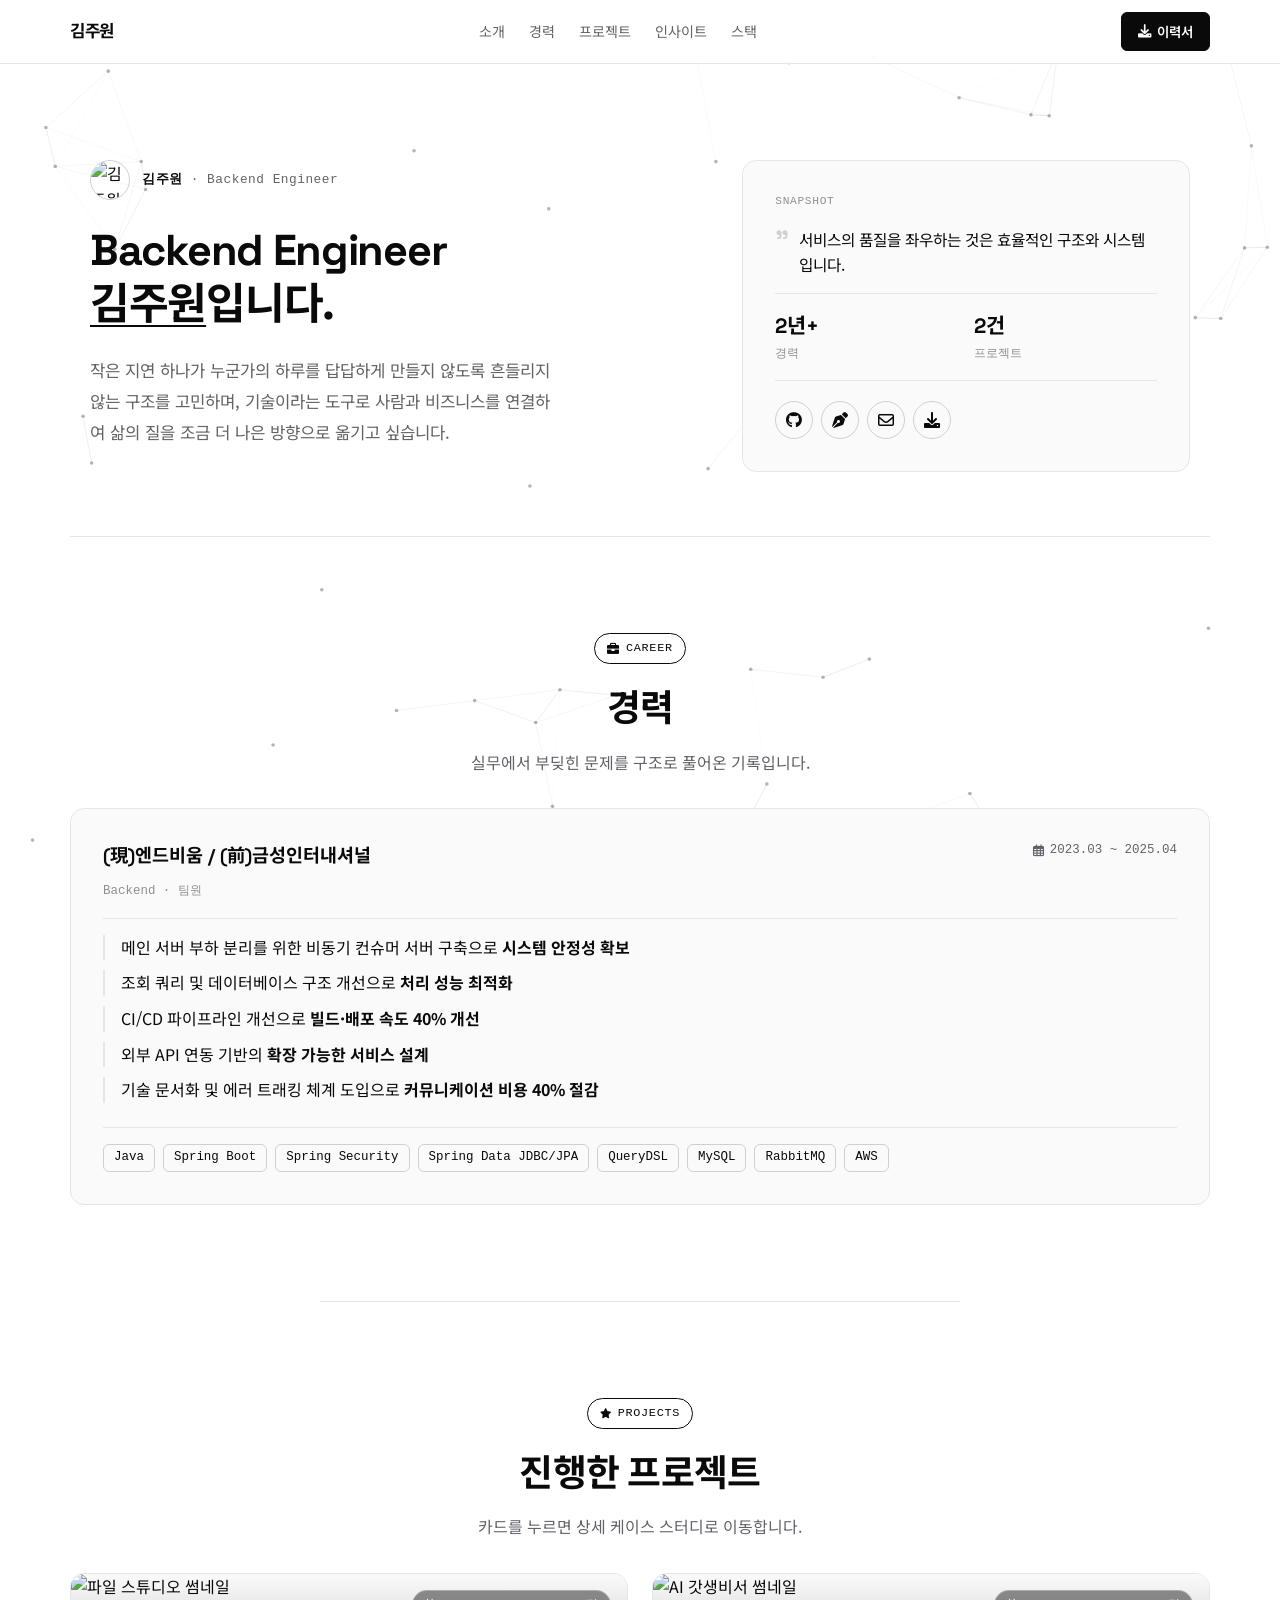
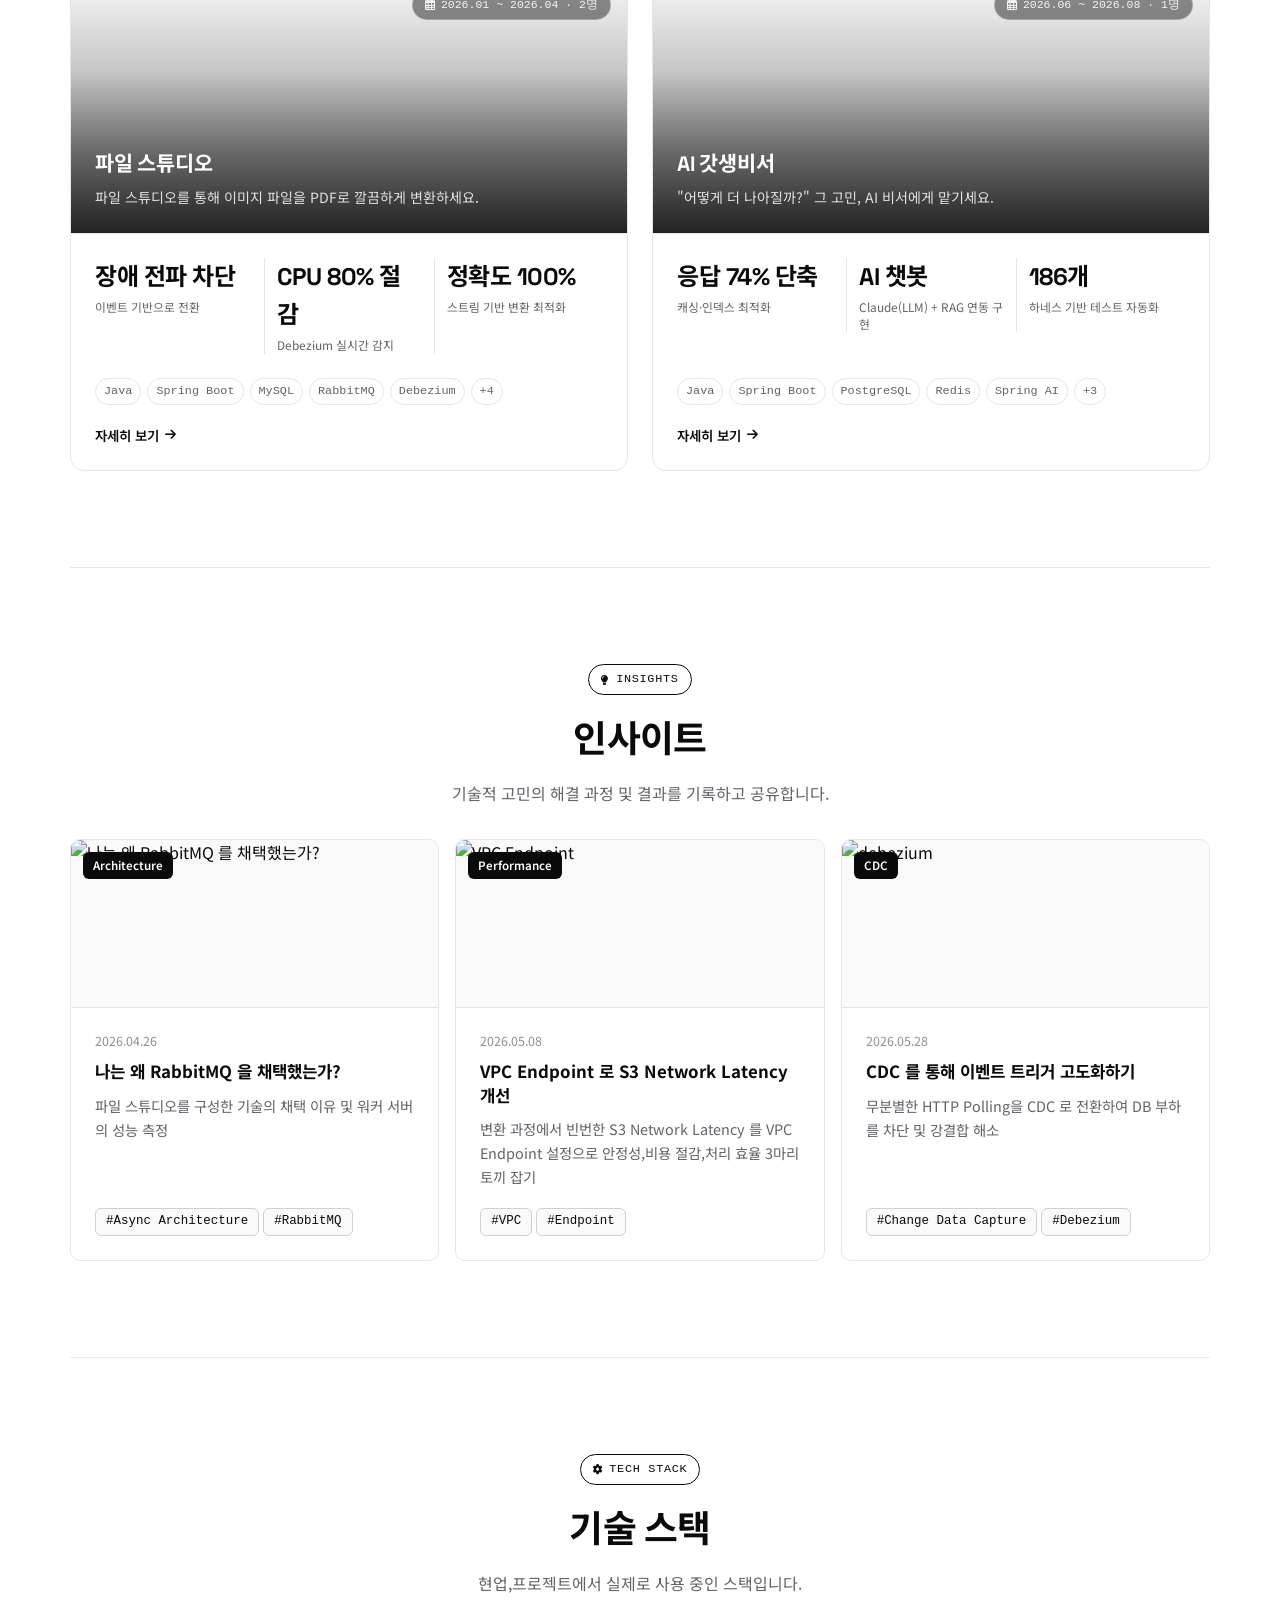
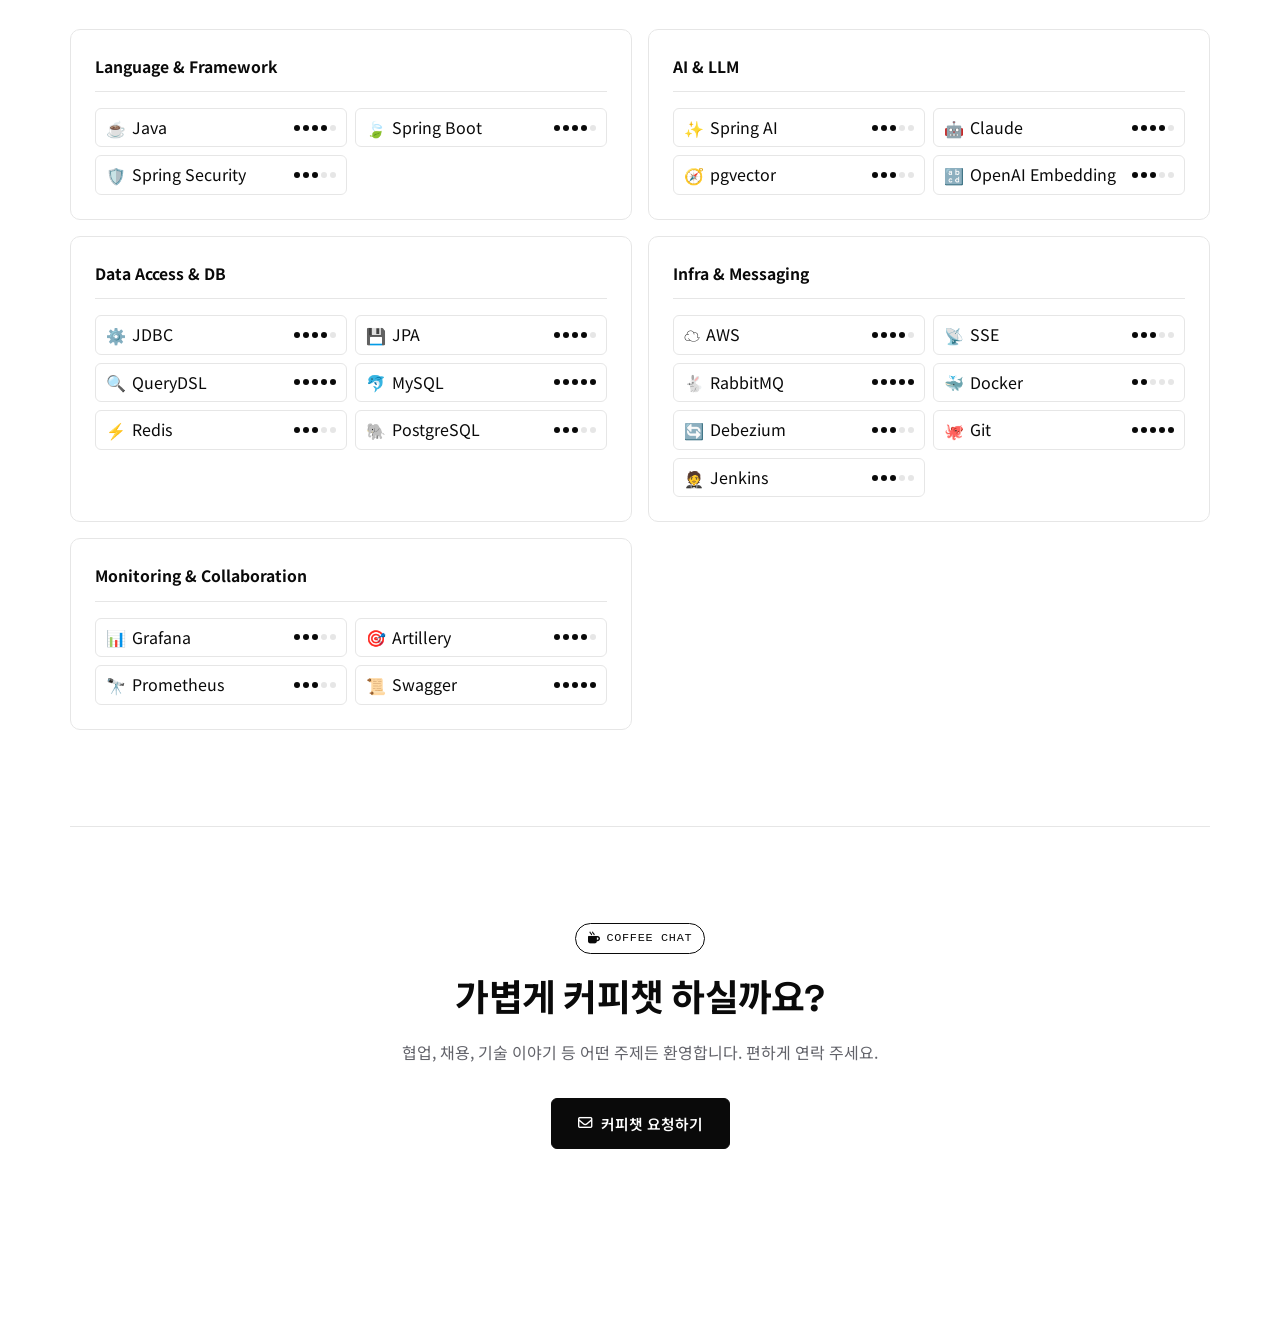
==== commit 23b492de: "chore : 히어로 소개 문구 한 문장으로 정리" ====
--- a/src/main/resources/static/index.html
+++ b/src/main/resources/static/index.html
@@ -45,7 +45,7 @@
 
                     <h1 class="hero-title">Backend Engineer<br><span class="hero-name">김주원</span>입니다.</h1>
 
-                    <p class="hero-bio">작은 지연 하나가 누군가의 하루를 답답하게 만들지 않도록, 흔들리지 않는 구조를 고민합니다.<br>기술이라는 도구로 사람과 비즈니스를 연결해, 삶의 질을 조금 더 나은 방향으로 옮기고 싶습니다.</p>
+                    <p class="hero-bio">작은 지연 하나가 누군가의 하루를 답답하게 만들지 않도록 흔들리지 않는 구조를 고민하며, 기술이라는 도구로 사람과 비즈니스를 연결하여 삶의 질을 조금 더 나은 방향으로 옮기고 싶습니다.</p>
                 </div>
 
                 <div class="hero-card">
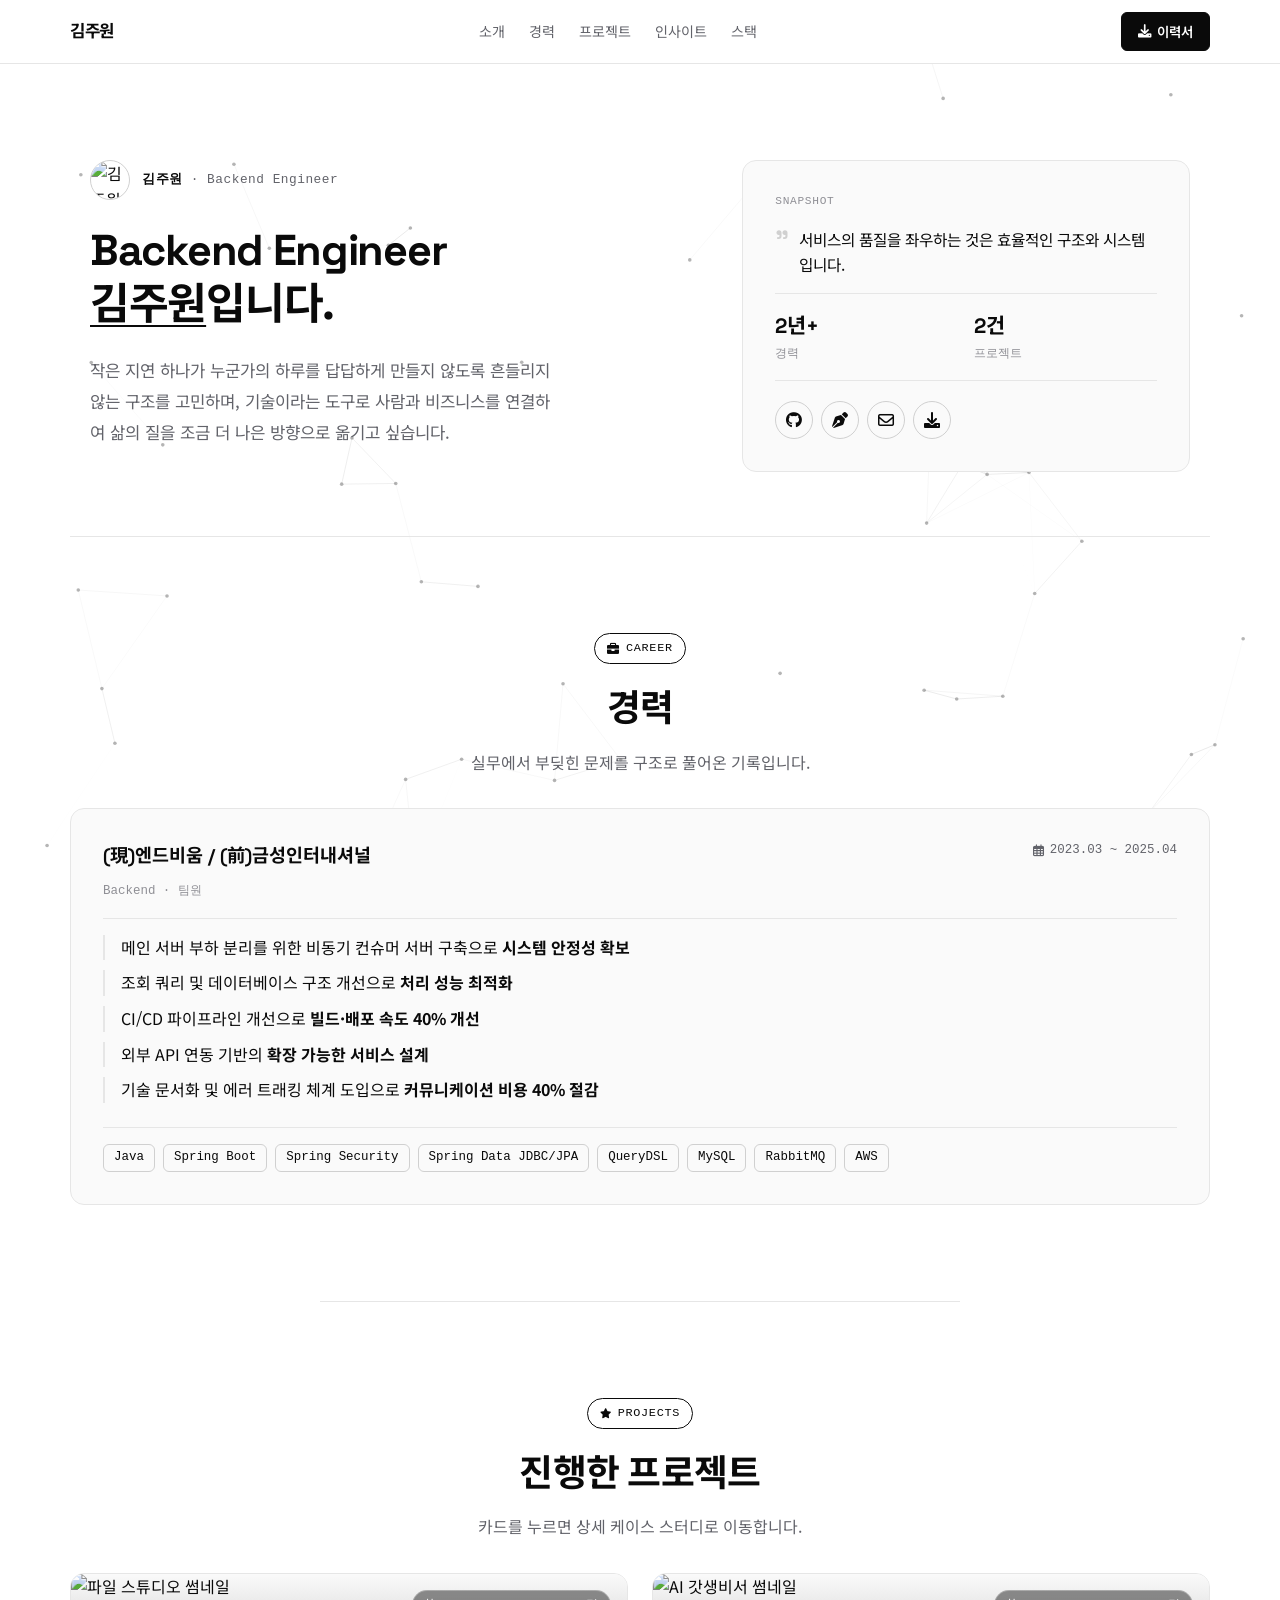
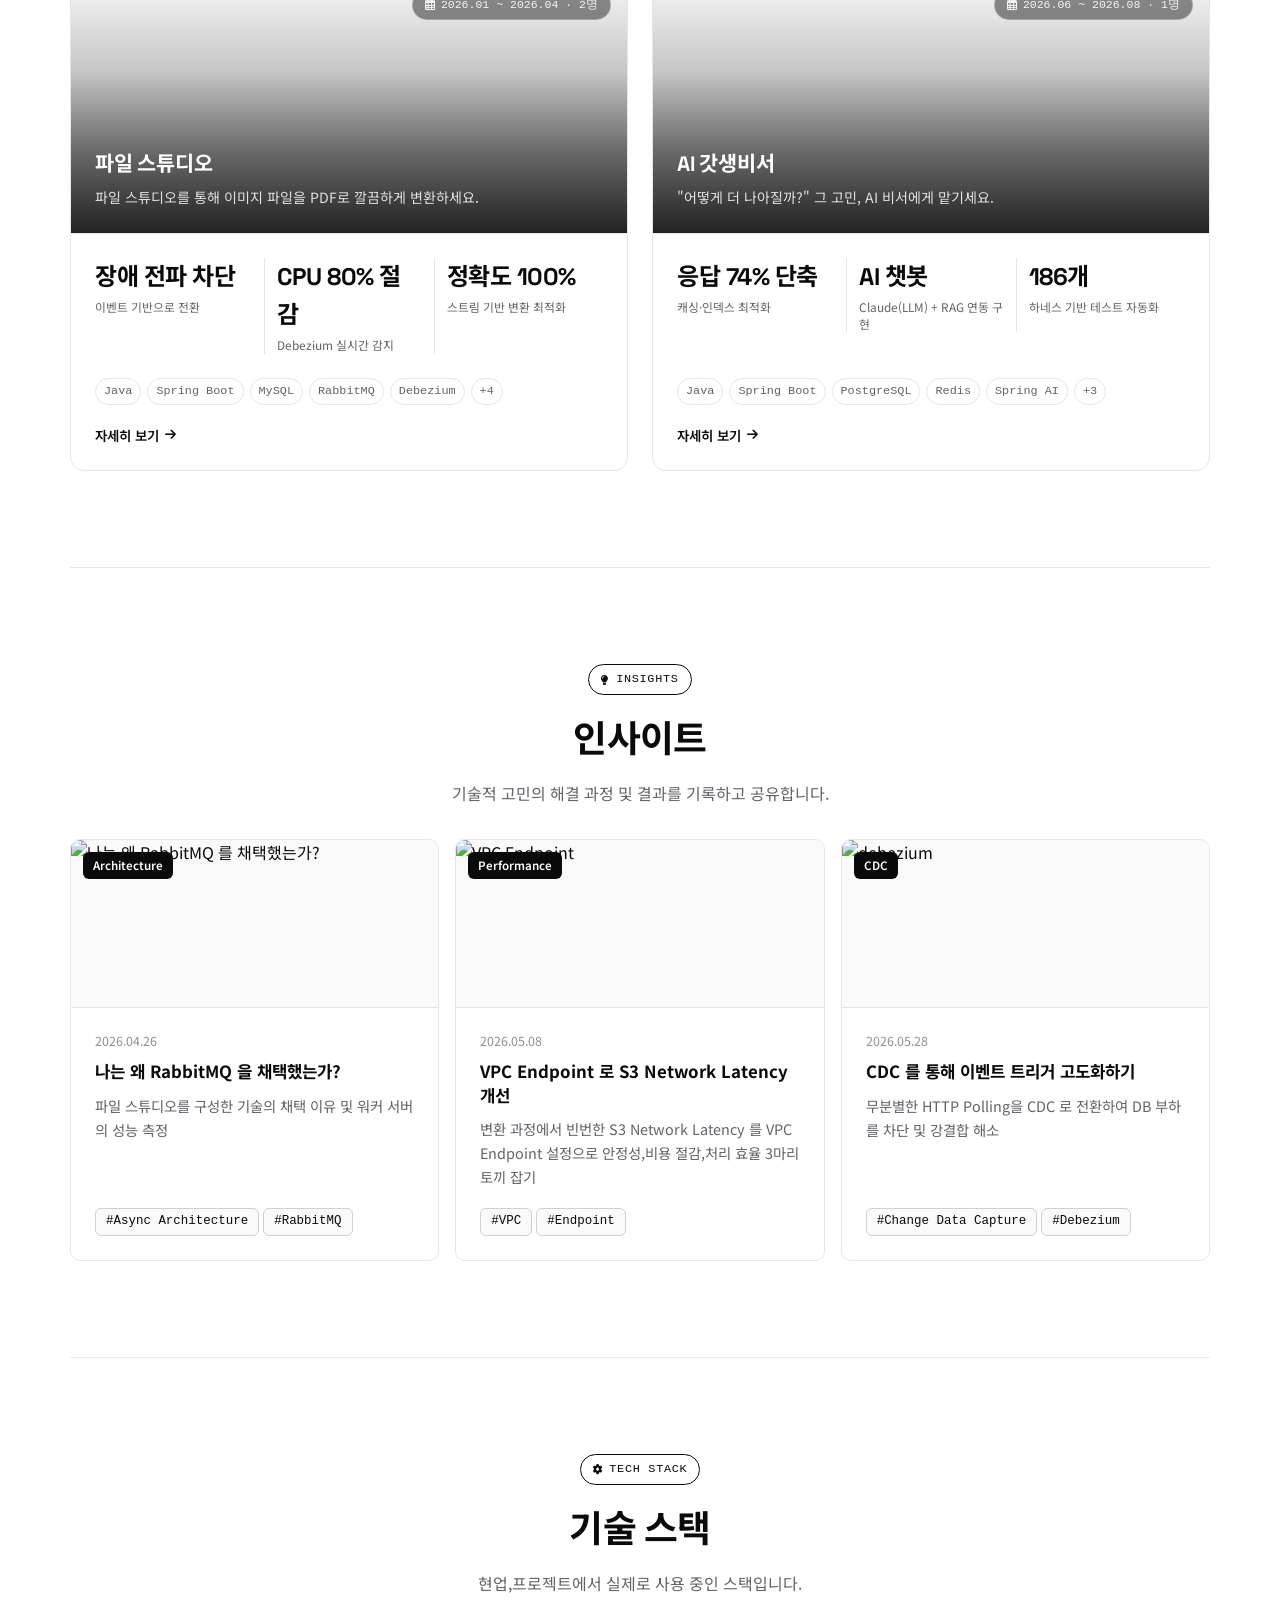
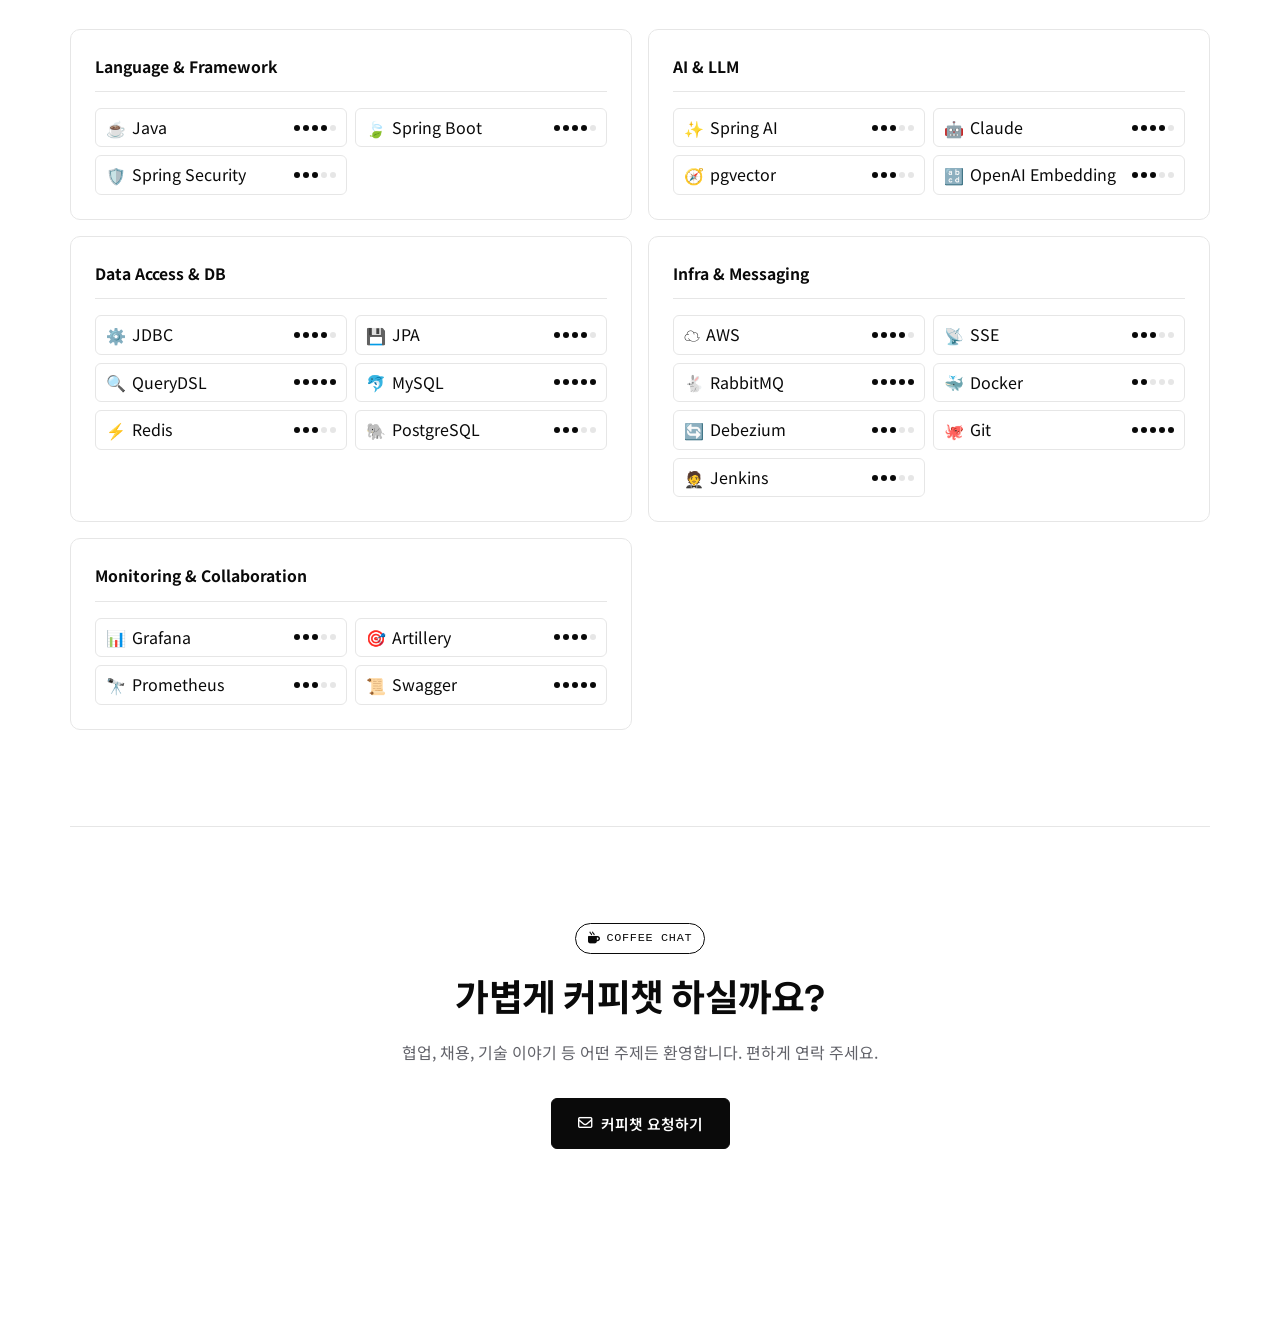
==== commit 70a21aa7: "remove : 방문자 카운트 기능 전체 제거 (백엔드 미배포로 /api/visits 404 발생) CloudFront/S3 정적 호스팅 환경에는 Spring Boot 백엔드가 실" ====
--- a/src/main/resources/static/index.html
+++ b/src/main/resources/static/index.html
@@ -73,11 +73,6 @@
                             <a href="https://velog.io/@goyo/posts" class="hero-link" aria-label="Velog" target="_blank" rel="noreferrer"><i class="fas fa-pen-nib"></i></a>
                             <a href="mailto:bau12288@gmail.com" class="hero-link" aria-label="Mail"><i class="far fa-envelope"></i></a>
                             <a href="/download/resume.pdf" download="백엔드_엔지니어_김주원_이력서.pdf" class="hero-link" aria-label="Resume"><i class="fas fa-download"></i></a>
-                        </div>
-
-                        <div class="hero-visits">
-                            <span>today <strong id="visit-today-count">-</strong></span>
-                            <span>total <strong id="visit-total-count">-</strong></span>
                         </div>
                     </div>
                 </div>
@@ -602,7 +597,6 @@
 <script src="js/scroll-indicator.js?v=20260807-2"></script>
 <script src="js/script.js?v=20260807-2"></script>
 <script src="js/count-up.js?v=20260807-2"></script>
-<script src="js/visit-counter.js?v=20260807-2"></script>
 <script src="js/particle-network.js?v=20260807-2"></script>
 
 </body>
--- a/src/main/resources/static/css/main.css
+++ b/src/main/resources/static/css/main.css
@@ -592,30 +592,6 @@
     color: var(--muted-2);
 }
 
-.visits-stat-section {
-    display: flex;
-    justify-content: center;
-    padding-bottom: var(--space-9);
-}
-
-.visits-stat-card {
-    width: 100%;
-    max-width: 360px;
-    align-items: center;
-    text-align: center;
-}
-
-.visits-stat-grid {
-    width: 100%;
-    margin-bottom: 0;
-    padding-bottom: 0;
-    border-bottom: none;
-}
-
-.visits-stat-grid .hero-fact strong {
-    font-size: 2.4rem;
-}
-
 .hero-bottom-row {
     display: flex;
     align-items: center;
@@ -627,29 +603,6 @@
 .hero-links {
     display: flex;
     gap: var(--space-2);
-}
-
-.hero-visits {
-    display: none;
-    flex-direction: column;
-    align-items: flex-end;
-    gap: 4px;
-    padding-left: var(--space-4);
-    border-left: 1px solid var(--border);
-    font-family: var(--font-mono);
-    font-size: 0.7rem;
-    letter-spacing: 0.05em;
-    text-transform: uppercase;
-    color: var(--muted-2);
-    white-space: nowrap;
-}
-
-.hero-visits strong {
-    margin-left: 5px;
-    color: var(--ink);
-    font-weight: 700;
-    letter-spacing: normal;
-    text-transform: none;
 }
 
 .hero-link {
@@ -684,11 +637,6 @@
     .hero-bottom-row {
         flex-wrap: wrap;
         row-gap: var(--space-3);
-    }
-
-    .hero-visits {
-        align-items: flex-start;
-        width: 100%;
     }
 }
 
@@ -820,7 +768,8 @@
     background: var(--surface-subtle);
 }
 
-.proof-figure img {
+.proof-figure img,
+.proof-figure video {
     display: block;
     width: 100%;
     height: auto;
@@ -834,9 +783,88 @@
     border-top: 1px solid var(--border);
 }
 
+.carousel-placeholder {
+    aspect-ratio: 1280 / 578;
+    display: flex;
+    flex-direction: column;
+    align-items: center;
+    justify-content: center;
+    gap: var(--space-2);
+    background: var(--surface-subtle);
+    color: var(--muted-2);
+}
+
+.carousel-placeholder i {
+    font-size: 1.6rem;
+}
+
+.carousel-placeholder span {
+    font-family: var(--font-mono);
+    font-size: 0.78rem;
+}
+
 @media (max-width: 780px) {
     .proof-media-grid {
         grid-template-columns: 1fr;
+    }
+}
+
+.demo-carousel {
+    display: flex;
+    align-items: center;
+    gap: var(--space-3);
+    max-width: 836px;
+    margin: var(--space-4) auto var(--space-5);
+}
+
+.carousel-viewport {
+    flex: 1;
+    overflow: hidden;
+    border-radius: var(--radius-lg);
+}
+
+.carousel-track {
+    display: flex;
+    transition: transform 280ms ease;
+}
+
+.carousel-slide {
+    flex: 0 0 100%;
+    min-width: 0;
+}
+
+.carousel-btn {
+    flex-shrink: 0;
+    width: 38px;
+    height: 38px;
+    display: flex;
+    align-items: center;
+    justify-content: center;
+    border-radius: 50%;
+    border: 1px solid var(--border-strong);
+    background: var(--paper);
+    color: var(--ink);
+    font-size: 0.85rem;
+    cursor: pointer;
+    transition: border-color 160ms ease, opacity 160ms ease;
+}
+
+.carousel-btn:hover:not(:disabled) {
+    border-color: var(--ink);
+}
+
+.carousel-btn:disabled {
+    opacity: 0.3;
+    cursor: not-allowed;
+}
+
+@media (max-width: 560px) {
+    .demo-carousel {
+        gap: var(--space-2);
+    }
+    .carousel-btn {
+        width: 32px;
+        height: 32px;
     }
 }
 
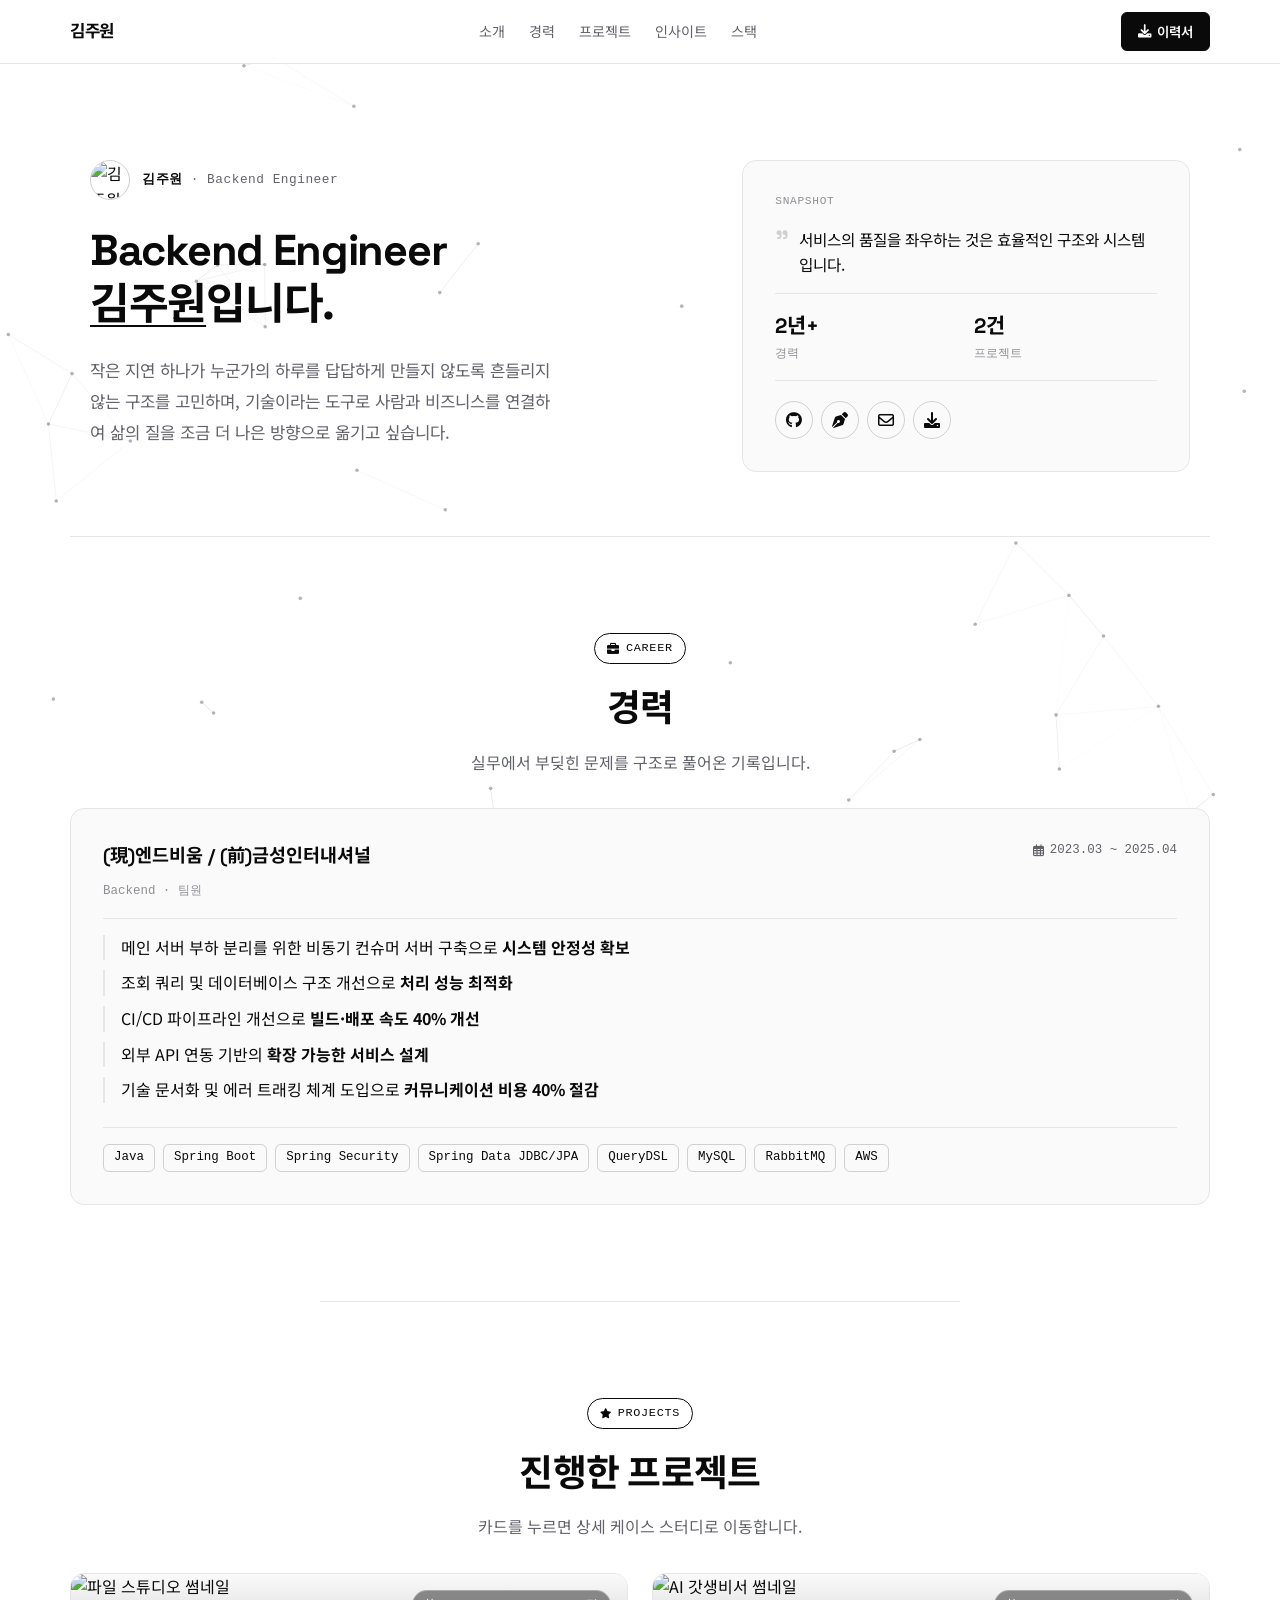
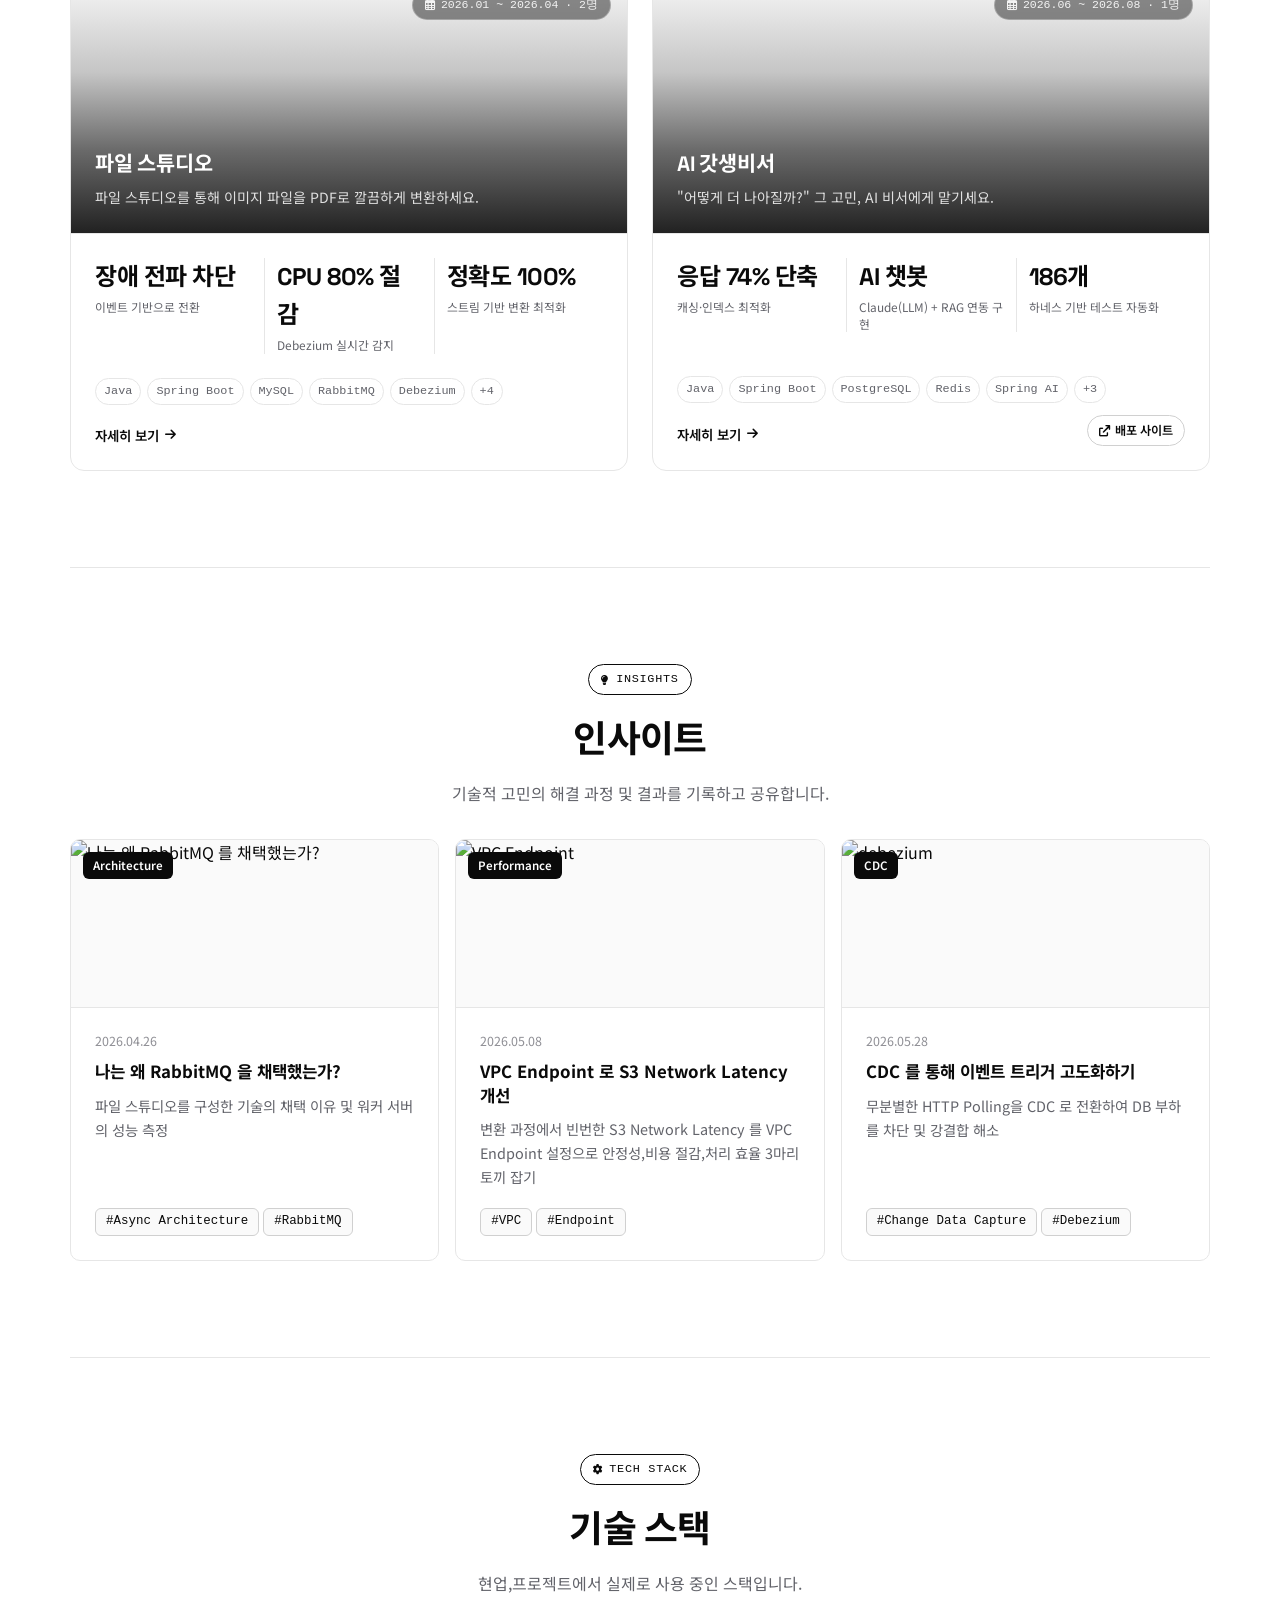
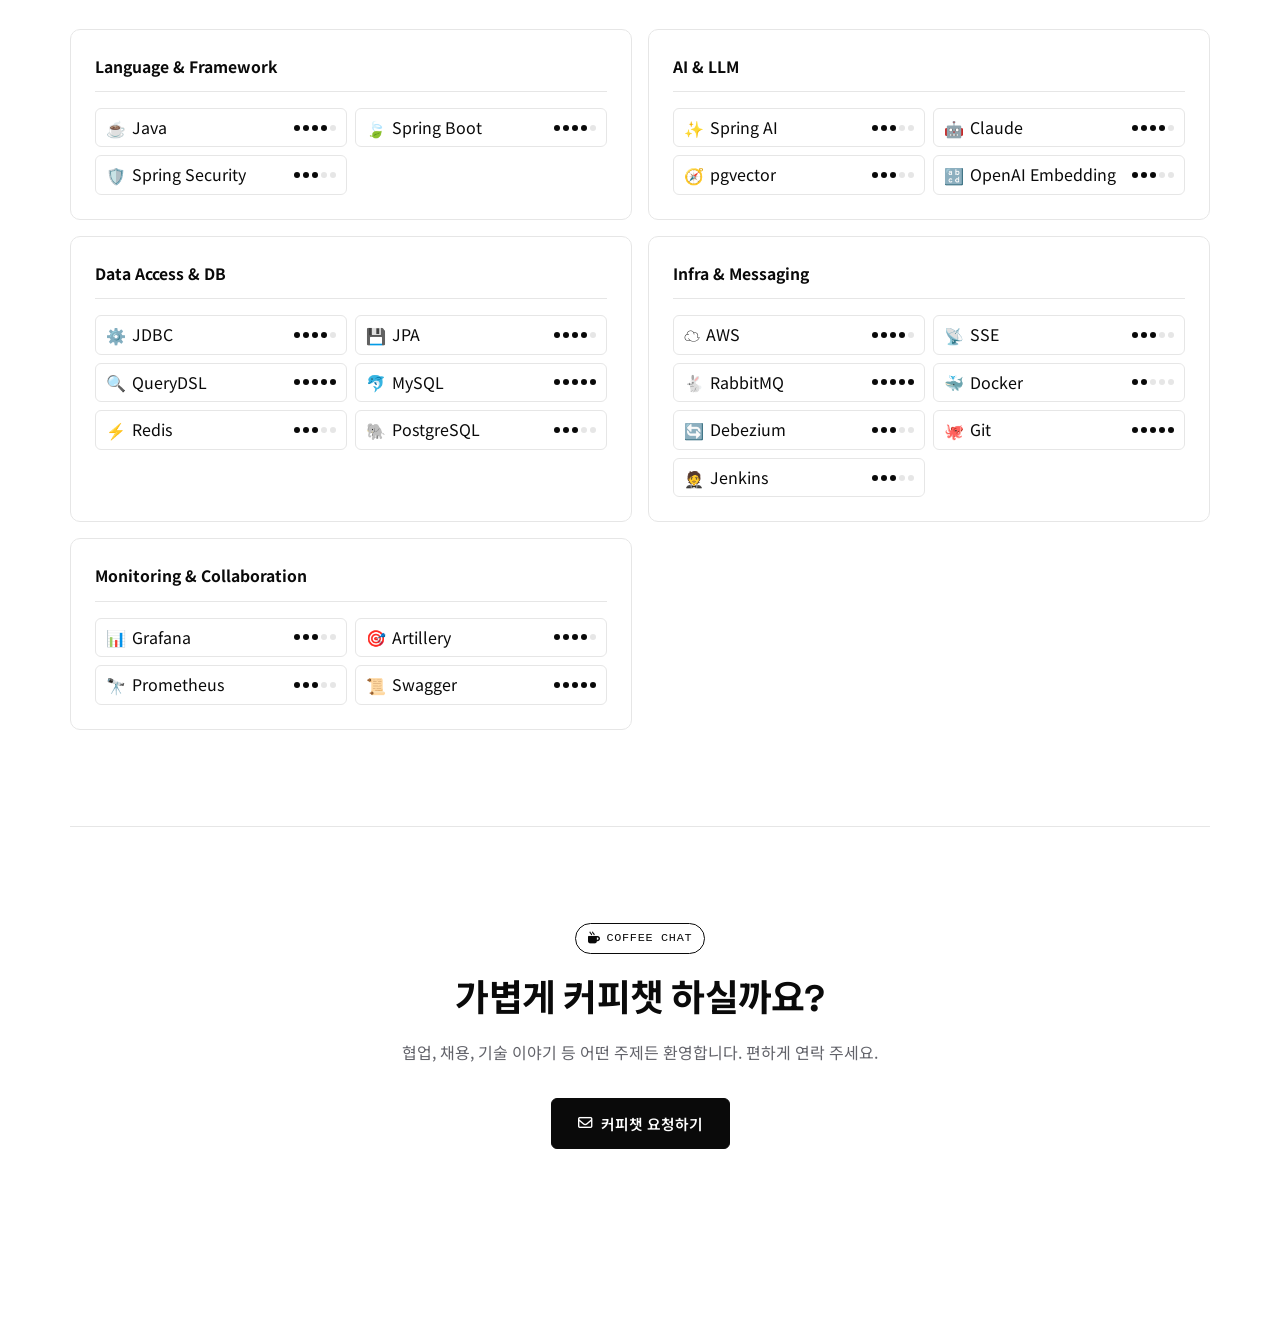
==== commit 89eba31a: "feat : 메인페이지 AI 갓생비서 카드에 배포 사이트 바로가기 링크 추가 Co-Authored-By: Claude Sonnet 5 <noreply@anthropic.com> C" ====
--- a/src/main/resources/static/index.html
+++ b/src/main/resources/static/index.html
@@ -160,42 +160,50 @@
                 </div>
             </a>
 
-            <a class="project-card" href="project-schedule-manager.html">
-                <div class="project-card-thumb project-card-thumb--overlay">
-                    <img src="/images/godsaeng-robot.png" alt="AI 갓생비서 썸네일">
-                    <div class="project-card-scrim"></div>
-                    <span class="project-card-meta-chip"><i class="far fa-calendar-alt"></i> 2026.06 ~ 2026.08 · 1명</span>
-                    <div class="project-card-overlay">
-                        <h3>AI 갓생비서</h3>
-                        <p>"어떻게 더 나아질까?" 그 고민, AI 비서에게 맡기세요.</p>
-                    </div>
-                </div>
-                <div class="project-card-body">
-                    <div class="project-card-stats">
-                        <div class="stat-tile">
-                            <strong>응답 74% 단축</strong>
-                            <span>캐싱·인덱스 최적화</span>
-                        </div>
-                        <div class="stat-tile">
-                            <strong>AI 챗봇</strong>
-                            <span>Claude(LLM) + RAG 연동 구현</span>
-                        </div>
-                        <div class="stat-tile">
-                            <strong>186개</strong>
-                            <span>하네스 기반 테스트 자동화</span>
-                        </div>
-                    </div>
-                    <div class="project-card-tags">
-                        <span>Java</span>
-                        <span>Spring Boot</span>
-                        <span>PostgreSQL</span>
-                        <span>Redis</span>
-                        <span>Spring AI</span>
-                        <span>+3</span>
-                    </div>
-                    <span class="project-card-cta">자세히 보기 <i class="fas fa-arrow-right"></i></span>
-                </div>
-            </a>
+            <div class="project-card">
+                <a class="project-card-hitbox" href="project-schedule-manager.html" aria-label="AI 갓생비서 상세 케이스 스터디로 이동"></a>
+                <div class="project-card-content">
+                    <div class="project-card-thumb project-card-thumb--overlay">
+                        <img src="/images/godsaeng-robot.png" alt="AI 갓생비서 썸네일">
+                        <div class="project-card-scrim"></div>
+                        <span class="project-card-meta-chip"><i class="far fa-calendar-alt"></i> 2026.06 ~ 2026.08 · 1명</span>
+                        <div class="project-card-overlay">
+                            <h3>AI 갓생비서</h3>
+                            <p>"어떻게 더 나아질까?" 그 고민, AI 비서에게 맡기세요.</p>
+                        </div>
+                    </div>
+                    <div class="project-card-body">
+                        <div class="project-card-stats">
+                            <div class="stat-tile">
+                                <strong>응답 74% 단축</strong>
+                                <span>캐싱·인덱스 최적화</span>
+                            </div>
+                            <div class="stat-tile">
+                                <strong>AI 챗봇</strong>
+                                <span>Claude(LLM) + RAG 연동 구현</span>
+                            </div>
+                            <div class="stat-tile">
+                                <strong>186개</strong>
+                                <span>하네스 기반 테스트 자동화</span>
+                            </div>
+                        </div>
+                        <div class="project-card-tags">
+                            <span>Java</span>
+                            <span>Spring Boot</span>
+                            <span>PostgreSQL</span>
+                            <span>Redis</span>
+                            <span>Spring AI</span>
+                            <span>+3</span>
+                        </div>
+                        <div class="project-card-footer">
+                            <span class="project-card-cta">자세히 보기 <i class="fas fa-arrow-right"></i></span>
+                            <a class="project-card-live-link" href="https://aigodsaeng.com/" target="_blank" rel="noreferrer" aria-label="AI 갓생비서 배포 사이트 방문">
+                                <i class="fas fa-arrow-up-right-from-square"></i> 배포 사이트
+                            </a>
+                        </div>
+                    </div>
+                </div>
+            </div>
         </div>
     </section>
 
--- a/src/main/resources/static/css/main.css
+++ b/src/main/resources/static/css/main.css
@@ -707,7 +707,7 @@
     display: flex;
     flex-direction: column;
     gap: var(--space-4);
-    margin: var(--space-5) 0;
+    margin: 0;
     padding: var(--space-5);
     border: 1px solid var(--border);
     border-radius: var(--radius-lg);
@@ -825,7 +825,7 @@
 
 .carousel-track {
     display: flex;
-    transition: transform 280ms ease;
+    align-items: flex-start;
 }
 
 .carousel-slide {
@@ -948,6 +948,14 @@
     color: var(--ink);
 }
 
+/* showcase-intro 안에서 소제목 블록(프로젝트 소개 / 백엔드 아키텍처 / 실제 화면 등)을
+   나누는 가벼운 구분선. 부모의 flex gap이 이미 위아래 여백을 주므로 margin은 두지 않는다 */
+.intro-divider {
+    border: none;
+    border-top: 1px solid var(--border);
+    margin: 0;
+}
+
 .impact-list {
     display: flex;
     flex-wrap: wrap;
@@ -984,6 +992,7 @@
 }
 
 .project-card {
+    position: relative;
     display: flex;
     flex-direction: column;
     border: 1px solid var(--border);
@@ -996,6 +1005,26 @@
 .project-card:hover {
     border-color: var(--border-strong);
     transform: translateY(-2px);
+}
+
+/* 카드 전체를 감싸는 히트박스 링크(상세 페이지 이동)와, 그 위에 얹히는 실제 콘텐츠 */
+.project-card-hitbox {
+    position: absolute;
+    inset: 0;
+    z-index: 1;
+}
+
+.project-card-content {
+    position: relative;
+    z-index: 2;
+    display: flex;
+    flex-direction: column;
+    flex: 1;
+    pointer-events: none;
+}
+
+.project-card-content .project-card-live-link {
+    pointer-events: auto;
 }
 
 .project-card-thumb {
@@ -1195,6 +1224,36 @@
     transform: translateX(3px);
 }
 
+.project-card-footer {
+    display: flex;
+    align-items: center;
+    justify-content: space-between;
+    gap: var(--space-2);
+}
+
+.project-card-live-link {
+    display: inline-flex;
+    align-items: center;
+    gap: 5px;
+    padding: 5px 11px;
+    border: 1px solid var(--border-strong);
+    border-radius: 999px;
+    font-size: 0.76rem;
+    font-weight: 600;
+    color: var(--ink);
+    background: var(--paper);
+    transition: border-color 160ms ease, opacity 160ms ease;
+}
+
+.project-card-live-link i {
+    font-size: 0.7rem;
+}
+
+.project-card-live-link:hover {
+    border-color: var(--ink);
+    opacity: 0.8;
+}
+
 .placeholder-note {
     font-size: 0.78rem;
     color: var(--muted-2);
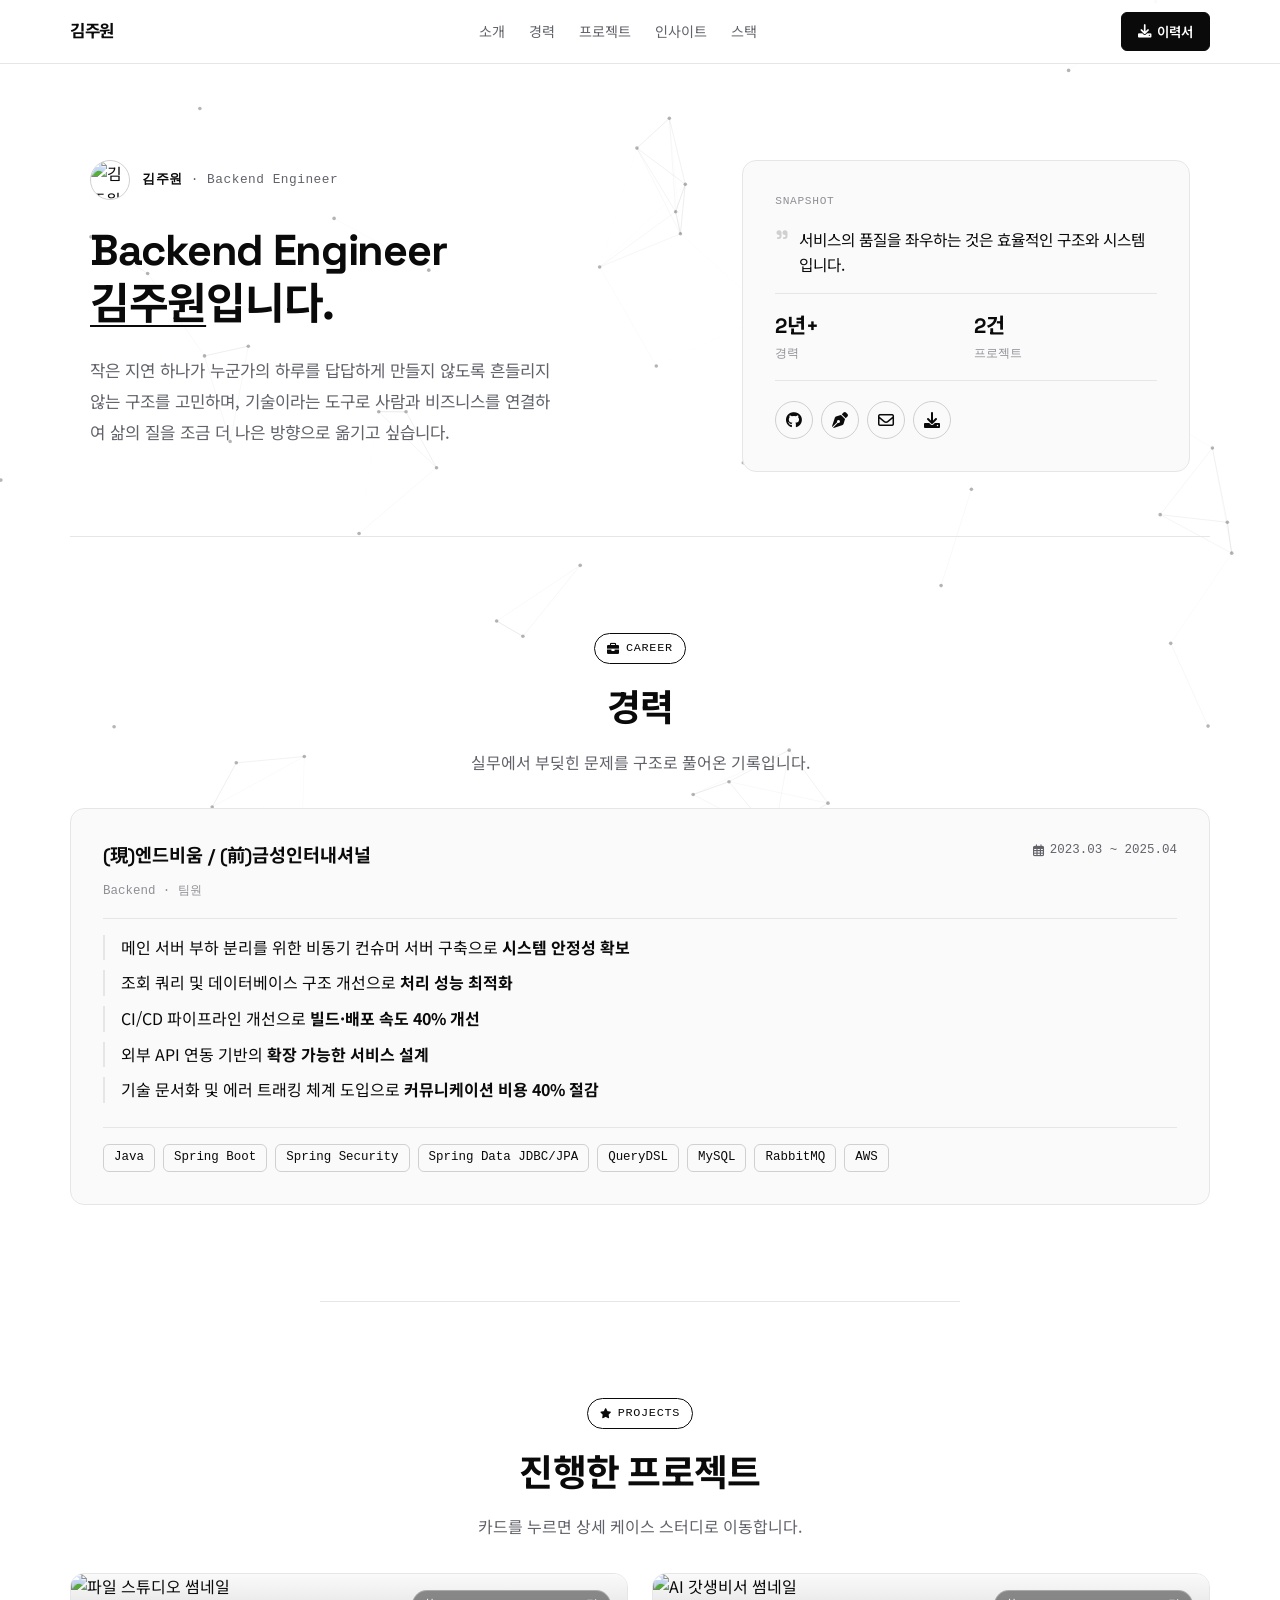
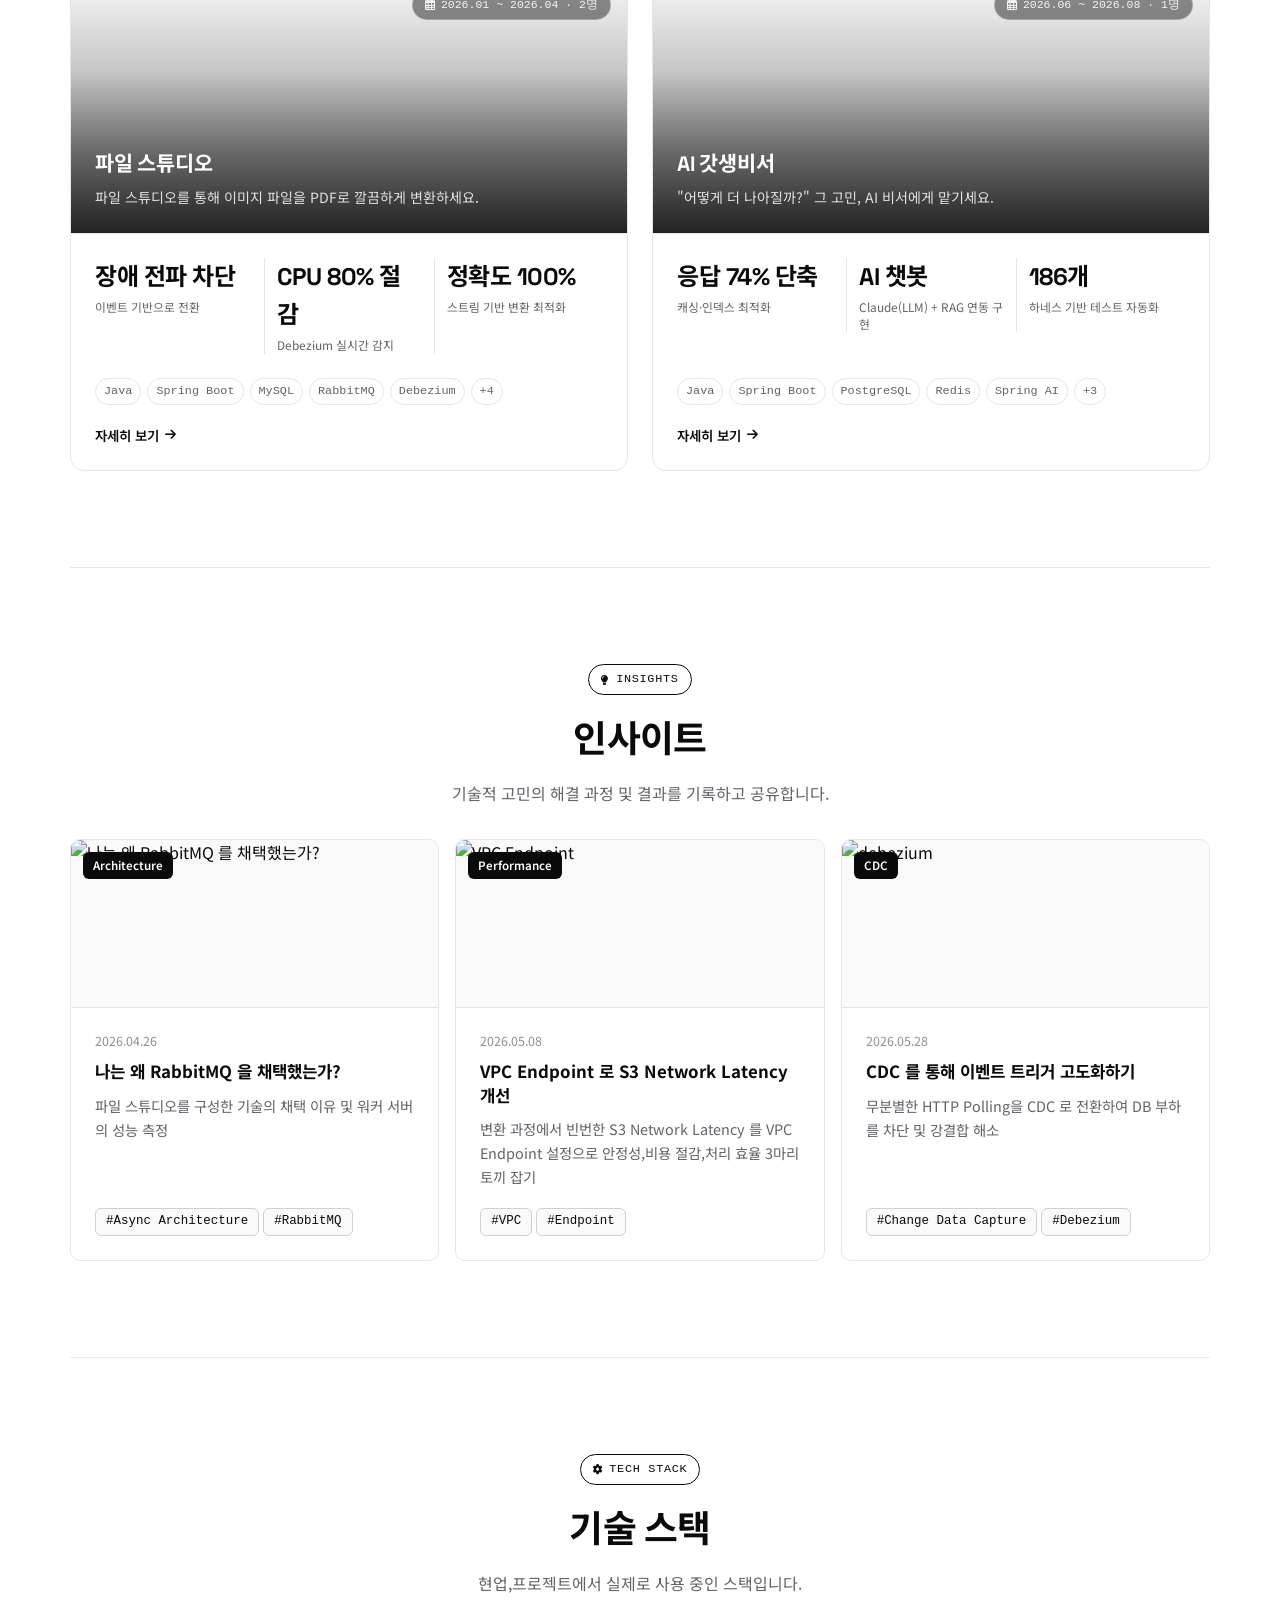
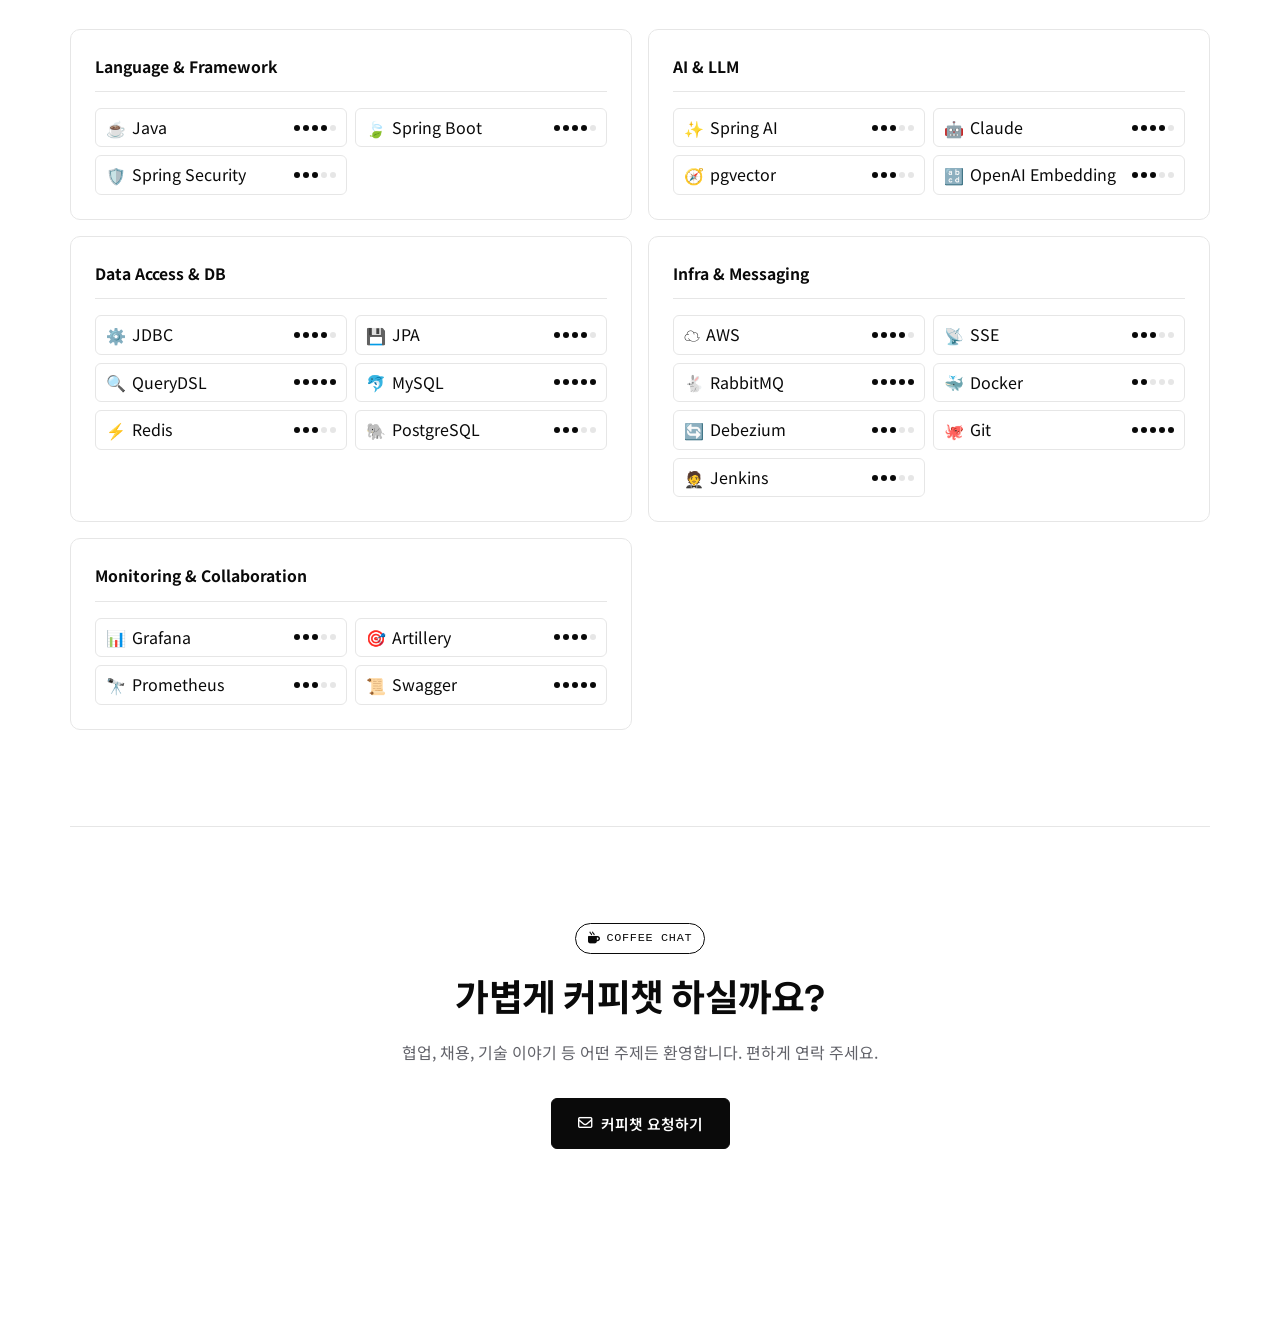
==== commit fa5a9987: "remove AI 갓생비서 배포 사이트 링크 (AWS 인프라 정리로 서비스 종료)" ====
--- a/src/main/resources/static/index.html
+++ b/src/main/resources/static/index.html
@@ -197,9 +197,6 @@
                         </div>
                         <div class="project-card-footer">
                             <span class="project-card-cta">자세히 보기 <i class="fas fa-arrow-right"></i></span>
-                            <a class="project-card-live-link" href="https://aigodsaeng.com/" target="_blank" rel="noreferrer" aria-label="AI 갓생비서 배포 사이트 방문">
-                                <i class="fas fa-arrow-up-right-from-square"></i> 배포 사이트
-                            </a>
                         </div>
                     </div>
                 </div>
